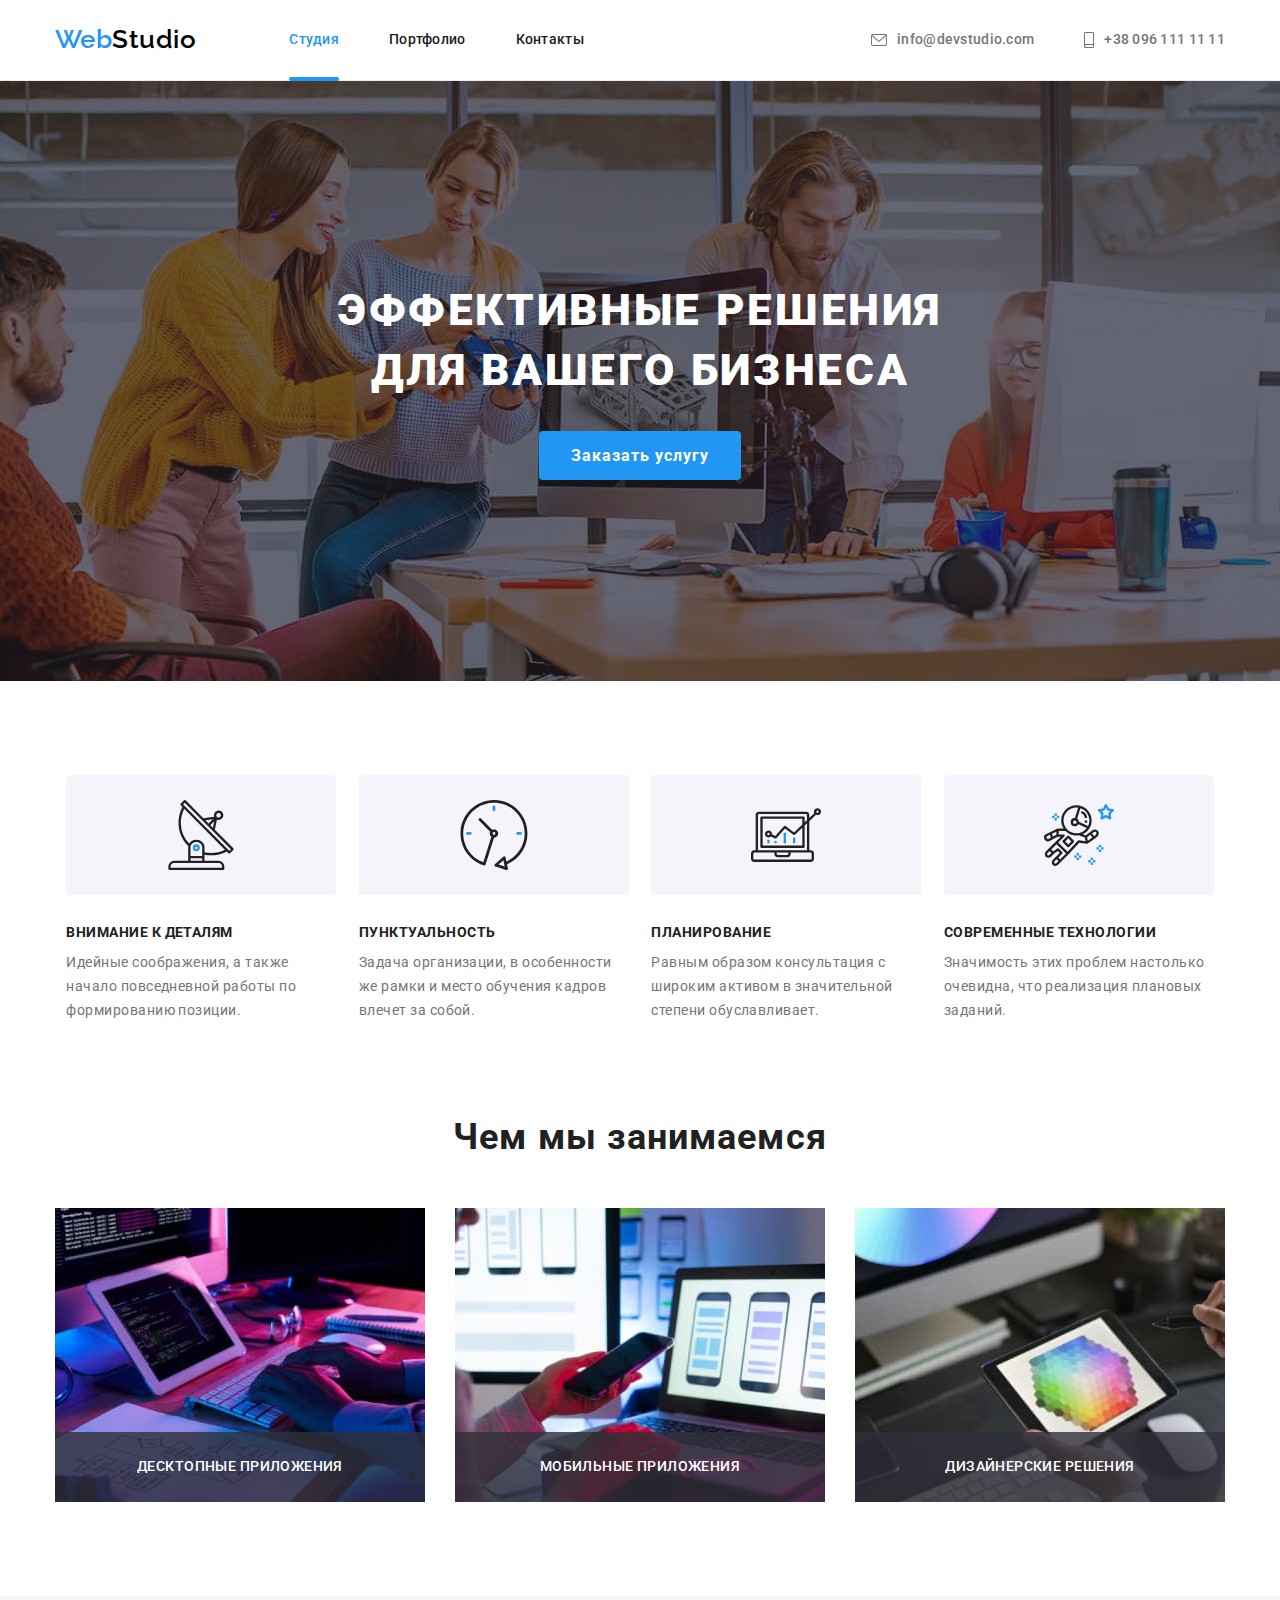
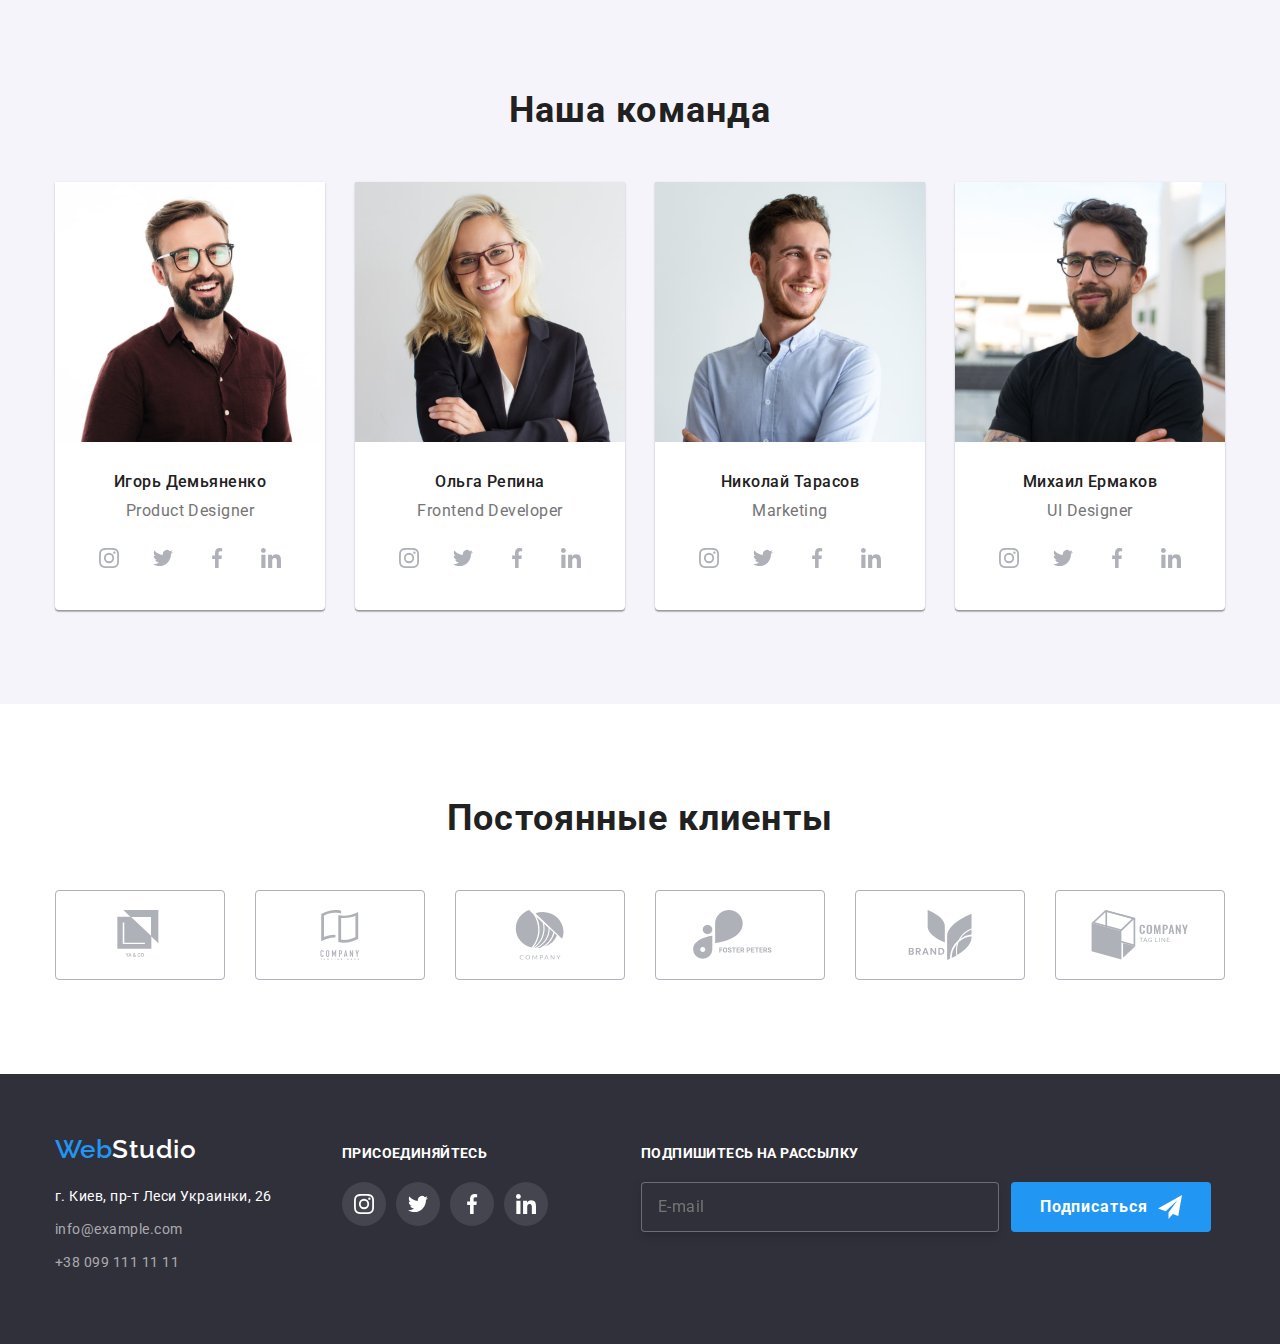
==== index.html @ 4ad33458 "added files" ====
<!DOCTYPE html>
<html lang="ru">
<head>
    <meta charset="UTF-8">
    <meta name="viewport" content="width=device-width, initial-scale=1.0">
    <title>Главная</title>
    <link rel="preconnect" href="https://fonts.gstatic.com">
    <link href="https://fonts.googleapis.com/css2?family=Raleway:wght@700&family=Roboto:wght@400;500;700;900&display=swap" 
    rel="stylesheet">
    <link rel="stylesheet" href="https://cdnjs.cloudflare.com/ajax/libs/modern-normalize/1.0.0/modern-normalize.min.css">
    <link rel="stylesheet" href="./css/main.min.css">
   
    
</head>


<body class="page"> 
    <!-- шапка сайта --> 
    <header class="page-header"> 
        <div class="container ">
       <nav class="main-nav">
        <a href="./index.html" class="logo">Web<span class="logo-nav">Studio</span></a>

          <ul class="site-nav__list list">
             <li class="site-nav__item">
                 <a class="site-nav__link current" href="./index.html" > Студия </a></li>
             <li class="site-nav__item">
                 <a class="site-nav__link" href="./portfolio.html" >Портфолио</a></li>
              <li class="site-nav__item">
                  <a href="" class="site-nav__link">Контакты</a></li>
         </ul>
        <address class="site-nav__address">
             <a class="address__link" href="mailto:info@example.com"> 
                <svg class="address__icon" width='16px' height='12px'>
                <use href="icons/symbol-defs.svg#icon-envelope"></use>
            </svg>
            info@devstudio.com </a>

            <a class="address__link" href="tel:+380991111111">
                <svg class="address__icon" width='10px' height='16px'>
                    <use href="icons/symbol-defs.svg#icon-tel"></use>
                </svg>
                +38 096 111 11 11</a>  

        </address>
    </nav>  
</div> 
   </header>
    <main>
     <!--предложение -->
   
        <section class="hero ">
            <h1 class="hero__title">Эффективные решения <br> для вашего бизнеса</h1>
             <button  data-modal-open type="button" class="button hero__btn"> Заказать услугу</button>
        </section>
     

    <!-- нашы обьязаности -->
    <section class="section">
        <div class="container feature">
            <h2 class="visually-hidden">Нашы обьязаности</h2>
            <ul class="feature__list">
                <li class="feature__list-item "><div class="feature__icon-container">
                    <svg class="feature-icon" width='70px' height='70px'>
                        <use href="icons/symbol-defs.svg#icon-antenna"></use>
                    </svg>
                </div>
                    <h3 class="feature__list-title">Внимание к деталям</h3>
                    <p class="feature__list-text">Идейные соображения, а также начало повседневной работы по формированию позиции.</p>
                </li>
                <li class="feature__list-item"><div class="feature__icon-container">
                    <svg class="feature-icon" width='70px' height='70px'>
                        <use href="icons/symbol-defs.svg#icon-clock"></use>
                    </svg>
                </div>
                    <h3 class="feature__list-title">Пунктуальность</h3>
                    <p class="feature__list-text">Задача организации, в особенности же рамки и место обучения кадров влечет за собой.</p>
                </li>
                <li class="feature__list-item"><div class="feature__icon-container">
                    <svg class="feature-icon" width='70px' height='70px'>
                        <use href="icons/symbol-defs.svg#icon-diagram"></use>
                    </svg>
                </div>
                    <h3 class="feature__list-title">Планирование</h3>
                    <p class="feature__list-text">Равным образом консультация с широким активом в значительной степени обуславливает.</p>
                </li>
                <li class="feature__list-item "><div class="feature__icon-container">
                    <svg class="feature-icon" width='70px' height='70px'>
                        <use href="icons/symbol-defs.svg#icon-astronaut"></use>
                    </svg>
                </div>
                    <h3 class="feature__list-title">Современные технологии</h3>
                    <p class="feature__list-text">Значимость этих проблем настолько очевидна, что реализация плановых заданий.</p>
                </li>
            </ul>
        </div> 
        
        
        <div class="container">
            <h2 class="section__title">Чем мы занимаемся</h2>
            <ul class="service__list">
                <li class="service__list-item">
                    <img class="service__image" src="./img/index/набор_кодов.jpg" alt=" картинка_набор_кодов" width="370" height="294">
                    <div class="service__label">
                        <p class="service__label-title">Десктопные приложения</p>
                    </div> 
                </li>
                <li class="service__list-item">
                    <img class="service__image" src="./img/index/мобильные_приложения.jpg" alt="картинка_мобильные_приложения" width="370" height="294">
                     <div class="service__label">
                         <p class="service__label-title">Мобильные приложения</p>
                     </div> 
                </li>
                <li class="service__list-item">
                    <img class="service__image" src="./img/index/работа_с_графикой.jpg" alt="картинка_работа_с_графикой" width="370" height="294">
                     <div class="service__label">
                         <p class="service__label-title">Дизайнерские решения</p>
                     </div>
                </li>
            </ul>
        </div>
    </section>

    <!-- наша команда -->
    
     <section class="section team">
        <div class="container">
         <h2 class="section__title team">Наша команда</h2>
         <ul class="team__list" >
             <li class="team__list-card">
                  <!-- Игорь Демяненко -->
                 <img class="team__image" src="./img/index/ИгорьДемьяненко.jpg" alt="Игорь_Демьяненко" width="270" height="260">
                 <div class="team__description">
                     <h3 class="description__name">Игорь Демьяненко</h3>
                     <p class="description__position">Product Designer</p>
                     <ul class="description__social-list">
                         <li>
                             <a class="description__social-link" href="">
                             <svg class="description__social-icon" width='20px' height='20px'>
                                 <use href="icons/symbol-defs.svg#icon-instagram"></use>
                             </svg>
                            </a>
                         </li>
                         <li>
                             <a class="description__social-link" href="">
                             <svg class="description__social-icon" width='20px' height='20px'>
                                 <use href="icons/symbol-defs.svg#icon-twitter"></use>
                             </svg>
                            </a>
                         </li>
                         <li>
                             <a class="description__social-link" href="">
                             <svg class="description__social-icon" width='20px' height='20px'>
                                 <use href="icons/symbol-defs.svg#icon-facebook"></use>
                             </svg>
                            </a>
                         </li>
                         <li>
                             <a class="description__social-link" href="">
                             <svg class="description__social-icon" width='20px' height='20px'>
                                 <use href="icons/symbol-defs.svg#icon-linkedin"></use>
                             </svg>
                            </a>
                         </li>
                     </ul>
                </div>
                 
             </li>
             <li class="team__list-card">
                  <!-- Ольга Репина -->
                     <img class="team__image" src="./img/index/ОльгаРепина.jpg" alt="Ольга_Репина" width="270" height="260">
                     <div class="team__description">
                      <h3 class="description__name">Ольга Репина</h3>
                      <p class="description__position">Frontend Developer</p>
                      <ul class="description__social-list">
                        <li>
                            <a class="description__social-link" href="">
                            <svg class="description__social-icon" width='20px' height='20px'>
                                <use href="icons/symbol-defs.svg#icon-instagram"></use>
                            </svg>
                           </a>
                        </li>
                        <li>
                            <a class="description__social-link" href="">
                            <svg class="description__social-icon" width='20px' height='20px'>
                                <use href="icons/symbol-defs.svg#icon-twitter"></use>
                            </svg>
                           </a>
                        </li>
                        <li>
                            <a class="description__social-link" href="">
                            <svg class="description__social-icon" width='20px' height='20px'>
                                <use href="icons/symbol-defs.svg#icon-facebook"></use>
                            </svg>
                           </a>
                        </li>
                        <li>
                            <a class="description__social-link" href="">
                            <svg class="description__social-icon" width='20px' height='20px'>
                                <use href="icons/symbol-defs.svg#icon-linkedin"></use>
                            </svg>
                           </a>
                        </li>
                    </ul>
                    </div>
             </li>
             <li class="team__list-card"> 
                  <!-- Николай Тарасов -->
                 <img class="team__image" src="./img/index/НиколайТарасов.jpg" alt="Николай_Тарасов" width="270" height="260">
                 <div class="team__description">
                     <h3 class="description__name">Николай Тарасов</h3>
                     <p class="description__position">Marketing</p>
                     <ul class="description__social-list">
                        <li>
                            <a class="description__social-link" href="">
                            <svg class="description__social-icon" width='20px' height='20px'>
                                <use href="icons/symbol-defs.svg#icon-instagram"></use>
                            </svg>
                           </a>
                        </li>
                        <li>
                            <a class="description__social-link" href="">
                            <svg class="description__social-icon" width='20px' height='20px'>
                                <use href="icons/symbol-defs.svg#icon-twitter"></use>
                            </svg>
                           </a>
                        </li>
                        <li>
                            <a class="description__social-link" href="">
                            <svg class="description__social-icon" width='20px' height='20px'>
                                <use href="icons/symbol-defs.svg#icon-facebook"></use>
                            </svg>
                           </a>
                        </li>
                        <li>
                            <a class="description__social-link" href="">
                            <svg class="description__social-icon" width='20px' height='20px'>
                                <use href="icons/symbol-defs.svg#icon-linkedin"></use>
                            </svg>
                           </a>
                        </li>
                    </ul>
                </div>
                 
             </li>
              <li class="team__list-card">
                 <!-- Михаил Ермаков -->
                 <img class="team__image" src="./img/index/МихаилЕрмаков.jpg" alt="Михаил_Ермаков" width="270" height="260" >
                 <div class="team__description">
                     <h3 class="description__name">Михаил Ермаков</h3>
                     <p class="description__position">UI Designer</p>
                     <ul class="description__social-list">
                        <li>
                            <a class="description__social-link" href="">
                            <svg class="description__social-icon" width='20px' height='20px'>
                                <use href="icons/symbol-defs.svg#icon-instagram"></use>
                            </svg>
                           </a>
                        </li>
                        <li>
                            <a class="description__social-link" href="">
                            <svg class="description__social-icon" width='20px' height='20px'>
                                <use href="icons/symbol-defs.svg#icon-twitter"></use>
                            </svg>
                           </a>
                        </li>
                        <li>
                            <a class="description__social-link" href="">
                            <svg class="description__social-icon" width='20px' height='20px'>
                                <use href="icons/symbol-defs.svg#icon-facebook"></use>
                            </svg>
                           </a>
                        </li>
                        <li>
                            <a class="description__social-link" href="">
                            <svg class="description__social-icon" width='20px' height='20px'>
                                <use href="icons/symbol-defs.svg#icon-linkedin"></use>
                            </svg>
                           </a>
                        </li>
                    </ul>
                </div>
             </li>
         </ul>
        </div>
     </section>
     <section class="section clients">
        <div class="container">
            <h2 class="section__title ">Постоянные клиенты</h2>
            <ul class="clients__list">
                <li class="client__list-item">
                    <a class="client__link" href="">
                    <svg class="client__icon">
                        <use href="icons/symbol-defs.svg#icon-logo1"></use>
                    </svg>
                </a></li>
                <li class="client__list-item">
                    <a class="client__link" href="">
                    <svg class="client__icon">
                        <use href="icons/symbol-defs.svg#icon-logo2"></use>
                    </svg>
                </a></li>
                <li class="client__list-item">
                    <a class="client__link" href="">
                    <svg class="client__icon">
                        <use href="icons/symbol-defs.svg#icon-logo3"></use>
                    </svg>
                </a></li>
                <li class="client__list-item">
                    <a class="client__link" href="">
                    <svg class="client__icon">
                        <use href="icons/symbol-defs.svg#icon-logo4"></use>
                    </svg>
                </a></li>
                <li class="client__list-item">
                    <a class="client__link" href="">
                    <svg class="client__icon">
                        <use href="icons/symbol-defs.svg#icon-logo5"></use>
                    </svg>
                </a></li>
                <li class="client__list-item">
                    <a class="client__link" href="">
                    <svg class="client__icon">
                        <use href="icons/symbol-defs.svg#icon-logo6"></use>
                    </svg>
                </a></li>
            </ul>
        </div>
    </section>
    
    </main>

    <footer class="page-footer">
       <div class="container">
         <div class="page-footer__address-container">
            <!--Контакты  -->
            <a href="./index.html" class="logo page-footer__logo">Web<span class="logo-footer">Studio</span> </a>
            <address class="page-footer__address">
                <p class="page-footer__address-item"> г. Киев, пр-т Леси Украинки, 26 </p> 
                <a class="page-footer__address-link" href="mailto:info@example.com" >info@example.com</a> 
                <a class="page-footer__address-link" href="tel:+380991111111" >+38 099 111 11 11</a>
           </address> 
        </div>
         <div class="page-footer__social-container">
            <p class="page-footer__title">присоединяйтесь</p>
         <ul class="page-footer__social-list">
             <li class="page-footer__social-item">
                 <a href="" class="page-footer__social-link">
                     <svg class="page-footer__social-icon" width='20px' height='20px'>
                         <use href="icons/symbol-defs.svg#icon-instagram"></use>
                     </svg>
                 </a>
             </li>
             <li class="page-footer__social-item">
                 <a href="" class="page-footer__social-link">
                     <svg class="page-footer__social-icon" width='20px' height='20px'>
                         <use href="icons/symbol-defs.svg#icon-twitter"></use>
                     </svg>
                 </a>
             </li>
             <li class="page-footer__social-item">
                 <a href="" class="page-footer__social-link">
                     <svg class="page-footer__social-icon" width='20px' height='20px'>
                         <use href="icons/symbol-defs.svg#icon-facebook"></use>
                     </svg>
                 </a>
             </li>
             <li class="page-footer__social-item">
                 <a href="" class="page-footer__social-link">
                     <svg class="page-footer__social-icon" width='20px' height='20px'>
                         <use href="icons/symbol-defs.svg#icon-linkedin"></use>
                     </svg>
                 </a>
             </li>
           </ul>
          </div>
          <div class="page-footer__subscribe-container">
              <p class="page-footer__title">Подпишитесь на рассылку</p>
              <form class="page-footer__subscribe-form">
                
                  <label class="page-footer__subscribe-label" for="subscribe"> </label>
                  <input class="page-footer__subscribe-input" type="text" name="subscribe" placeholder="E-mail">
                  <button class=" button page-footer__btn" type="submit">Подписаться
                      <svg class="page-footer__icon" width='24px' height='24px' >
                          <use href="icons/symbol-defs.svg#icon-send"></use>
                      </svg>
                  </button>
                  
              </form>
          </div>

        </div>
    </footer>


<div class="backdrop is-hidden" data-modal>
    <div class="modal">
        
        <button data-modal-close class="close-btn" type="button">
            <svg class="close-btn__icon" width="18" height="18">
                <use href="icons/symbol-defs.svg#icon-close"></use>
            </svg>
        </button>
        <form class="modal__form">
            <h3 class="modal__title">Оставьте свои данные, мы вам перезвоним</h3>
            <div class="modal__form-field">
                <label class="modal__form-label" for="user-name">Имя</label>
            <input class="modal__form-input" type="text" name="user-name" id="user-name">
            <svg class="modal__input-icon" width="18" height="18">
                <use href="icons/symbol-defs.svg#icon-person"></use>
            </svg>
            </div>
          <div class="modal__form-field">
            <label class="modal__form-label" for="tel">Телефон</label>
            <input class="modal__form-input" type="tel" name="tel" id="tel">
            <svg class="modal__input-icon" width="18" height="18">
                <use href="icons/symbol-defs.svg#icon-phone"></use>
            </svg>
          </div>
          <div class="modal__form-field">
              <label class="modal__form-label" for="email">Почта</label>
              <input class="modal__form-input" type="email" name="email" id="email">
              <svg class="modal__input-icon" width="18" height="18">
                  <use href="icons/symbol-defs.svg#icon-email"></use>
              </svg>
          </div>
          <div class="modal__form-field">
            <label class="modal__form-label" for="comment" >Комментарий</label>
            <textarea class="modal__form-input comment" name="comment" id="comment" placeholder="Введите текст" rows="10"></textarea>
          </div>
           <div  role="group" class="modal__form-checkbox">
                
                <label class="modal__checkbox-label" for="terms">
                    <input class="visually-hidden modal__check-input" type="checkbox" name="terms" id="terms">
                    <svg class="modal__check-icon" width="15" height="15">
                      <use href="icons/symbol-defs.svg#icon-check"></use>
                    </svg>Соглашаюсь с рассылкой и принимаю <a class="modal__check-link" href="">Условия договора</a></label>
            </div>
          
            <button class="button modal__submit-btn" type="submit">Отправить</button>
        </form>
    </div>
</div>

<script src="./js/modal.js"></script>
</body>
</html>
---- css/main.min.css ----
:root{--custom-text-color: #212121;--text-color: #757575;--accent-color: #2196f3;--primary-white-color: #ffffff;--secondary-background-color: #f5f4fa}.visually-hidden{position:absolute;width:1px;height:1px;margin:-1px;border:0;padding:0;white-space:nowrap;clip-path:inset(100%);clip:rect(0 0 0 0);overflow:hidden}a{text-decoration:none}.page{background-color:var(--primary-white-color);color:var(--custom-text-color);font-family:Roboto, sans-serif;letter-spacing:0.03em}.page-header{border-bottom:1px solid #ececec}.list{padding:0;margin:0;list-style:none}.button{display:block;margin:0 auto;padding:10px 32px;min-width:200px;cursor:pointer;border-radius:4px;border:none;outline-style:none;font-family:inherit;font-weight:700;font-size:16px;line-height:1.86;letter-spacing:0.06em;text-align:center;color:var(--primary-white-color);background-color:var(--accent-color);transition:250ms cubic-bezier(0.4, 0, 0.2, 1)}.button:hover,.button:focus{box-shadow:0px 4px 4px rgba(0,0,0,0.15)}.section__title{margin-top:0;margin-bottom:50px;color:var(--custom-text-color);font-weight:700;font-size:36px;line-height:1.16;text-align:center;letter-spacing:0.03em}.container{width:1200px;padding-left:15px;padding-right:15px;margin:0 auto}.logo{display:inline-block;color:var(--accent-color);font-family:Raleway;font-weight:600;font-size:26px;line-height:1.19;padding-bottom:25px;padding-top:24px}.logo-nav{color:#000000}.logo-footer{color:var(--primary-white-color)}.main-nav{display:flex;align-items:center}.site-nav__list{display:flex;margin-left:93px}.site-nav__item+.site-nav__item{margin-left:50px}.site-nav__link{display:block;position:relative;padding-top:32px;padding-bottom:32px;color:var(--custom-text-color);font-weight:500;font-size:14px;line-height:1.14;letter-spacing:0.02em;transition:250ms cubic-bezier(0.4, 0, 0.2, 1)}.site-nav__link:hover,.site-nav__link:focus{color:var(--accent-color)}.site-nav__link:hover::after,.site-nav__link:focus::after{opacity:1}.site-nav__link.current{color:var(--accent-color)}.site-nav__link::after{content:"";position:absolute;left:0;bottom:-1px;width:100%;height:4px;border-radius:2px;background-color:var(--accent-color);opacity:0;transition:opacity 250ms cubic-bezier(0.4, 0, 0.2, 1)}.site-nav__link.current::after{opacity:1}.site-nav__address{display:flex;margin-left:auto;color:var(--text-color)}.address__link{display:inline-flex;align-items:center;padding-top:21px;padding-bottom:21px;margin-left:50px;color:var(--text-color);font-weight:500;font-size:14px;line-height:1.14;letter-spacing:0.02em;font-style:normal;transition:250ms cubic-bezier(0.4, 0, 0.2, 1)}.address__link:hover,.address__link:focus{color:var(--accent-color);fill:var(--accent-color)}.address__icon{margin-right:10px;align-items:center;fill:currentColor}.page-footer{background-color:#2f303a;padding-top:60px;padding-bottom:60px}.page-footer__logo{margin:0;padding:0}.page-footer>.container{display:flex;align-items:baseline}.page-footer__address-container{margin-right:70px}.page-footer__address{color:var(--primary-white-color);font-style:normal;font-weight:400;font-size:14px;line-height:1.71}.page-footer__address-item{display:block;margin-top:20px;margin-bottom:9px}.page-footer__address-link{display:block;margin-bottom:9px;color:rgba(255,255,255,0.6);transition:250ms cubic-bezier(0.4, 0, 0.2, 1)}.page-footer__address-link:hover,.page-footer__address-link:focus{color:var(--accent-color)}.page-footer__title{margin-bottom:20px;margin-top:0;font-style:normal;font-weight:700;font-size:14px;line-height:1.14;letter-spacing:0.03em;text-transform:uppercase;color:#ffffff}.page-footer__social-list{display:flex;padding:0;margin:0;list-style:none}.page-footer__social-item:not(:last-child){margin-right:10px}.page-footer__social-link{display:inline-flex;align-items:center;justify-content:center;width:44px;height:44px;border-radius:50%;background-color:rgba(255,255,255,0.1);fill:var(--primary-white-color);transition:250ms cubic-bezier(0.4, 0, 0.2, 1)}.page-footer__social-link:hover,.page-footer__social-link:focus{background-color:var(--accent-color)}.page-footer__subscribe-container{margin-left:93px}.page-footer__subscribe-form{display:flex;position:relative}.page-footer__subscribe-label{position:absolute;top:16px;left:16px;color:rgba(255,255,255,0.6);font-weight:400;font-size:16px;line-height:1.25;letter-spacing:0.03em}.page-footer__subscribe-input{width:358px;height:50px;padding:15px 16px;margin-right:12px;border:1px solid rgba(255,255,255,0.3);box-sizing:border-box;filter:drop-shadow(0px 4px 4px rgba(0,0,0,0.15));border-radius:4px;background-color:#2f303a;font-weight:400;font-size:16px;line-height:1.25;letter-spacing:0.03em;color:rgba(255,255,255,0.6);transition:250ms cubic-bezier(0.4, 0, 0.2, 1)}.page-footer__btn.button{display:flex;align-items:center;justify-content:center;padding:25px 10px;min-width:200px;height:50px;font-weight:700;font-size:16px;line-height:1.86;letter-spacing:0.06em;text-align:center;color:var(--primary-white-color);background-color:var(--accent-color);transition:250ms cubic-bezier(0.4, 0, 0.2, 1)}.page-footer__icon{margin-left:10px;fill:var(--primary-white-color)}.hero{padding-top:200px;text-align:center;display:block;margin:0 auto;min-height:600px;max-width:1600px;background-image:linear-gradient(to right, rgba(47,48,58,0.4), rgba(47,48,58,0.4)),url("../img/index/bacground_picture.jpg");background-position:center;background-repeat:no-repeat}.hero__title{margin-top:0;margin-bottom:30px;color:var(--primary-white-color);font-weight:900;font-size:44px;line-height:1.36;letter-spacing:0.06em;text-transform:uppercase}.section{padding-top:94px;padding-bottom:94px}.feature{margin-top:0;padding-bottom:94px}.feature__list{display:flex;flex-wrap:nowrap;list-style:none;color:var(--text-color);margin-top:0;margin-bottom:0;padding:0}.feature__list-item{width:270px;margin:auto}.feature__list-text{font-weight:400;font-size:14px;line-height:1.71;margin-top:0;margin-bottom:0}.feature__list-title{margin-top:0;margin-bottom:10px;color:var(--custom-text-color);font-family:Roboto;font-weight:700;font-size:14px;line-height:1.14;text-transform:uppercase}.feature__icon-container{display:flex;align-items:center;justify-content:center;width:270px;height:120px;margin-bottom:30px;border-radius:4px;background-color:var(--secondary-background-color)}.service__list{display:flex;flex-wrap:nowrap;padding:0;margin:0}.service__list-item{position:relative;width:calc((100% - 60px) / 3);margin-right:30px;list-style:none}.service__list-item:nth-child(3n){margin-right:0}.service__label{position:absolute;bottom:0;width:100%;height:70px;background-color:rgba(47,48,58,0.8)}.service__label-title{text-align:center;text-transform:uppercase;margin-top:27px;margin-bottom:27px;font-weight:500;font-size:14px;line-height:1.14;letter-spacing:0.03em;color:var(--primary-white-color)}.service__image{display:block}.team{background-color:#f5f4fa}.team__list{display:flex;flex-wrap:nowrap;padding:0;margin-top:0;margin-bottom:0;list-style:none;color:var(--text-color)}.team__image{display:block}.team__list-card{width:calc((100% - 90px) / 4);margin-right:30px;box-shadow:0px 1px 3px rgba(0,0,0,0.12),0px 1px 1px rgba(0,0,0,0.14),0px 2px 1px rgba(0,0,0,0.2);background:#ffffff;border-radius:0px 0px 4px 4px}.team__list-card:nth-child(4n){margin-right:0}.team__description{padding:30px 32px}.description__name{text-align:center;margin:0;color:var(--custom-text-color);font-weight:500;font-size:16px;line-height:1.19}.description__position{text-align:center;margin:0;margin-top:10px;margin-bottom:16px;font-weight:400;font-size:16px;line-height:1.19}.description__social-list{display:flex;justify-content:space-between;margin:0;padding:0;list-style:none}.description__social-link{display:inline-flex;align-items:center;justify-content:center;width:44px;height:44px;border-radius:50%;fill:#afb1b8;transition:250ms cubic-bezier(0.4, 0, 0.2, 1)}.description__social-link:hover,.description__social-link:focus{background-color:var(--accent-color);fill:var(--primary-white-color)}.clients__list{display:flex;justify-content:space-between;margin:0;padding:0;list-style:none}.client__link{display:flex;justify-content:center;align-items:center;width:170px;height:90px;border:1px solid #afb1b8;border-radius:4px;fill:#afb1b8;transition:250ms cubic-bezier(0.4, 0, 0.2, 1)}.client__link:hover,.client__link:focus{border:1px solid var(--accent-color);fill:var(--accent-color)}.client__icon{height:50px}.backdrop{position:fixed;top:0;left:0;width:100%;height:100%;background:rgba(0,0,0,0.2);opacity:1;transition:250ms cubic-bezier(0.4, 0, 0.2, 1)}.backdrop.is-hidden{opacity:0;pointer-events:none;visibility:hidden}.backdrop.is-hidden .modal{transform:scale(5) rotate(180deg);opacity:0}.close-btn{display:flex;position:absolute;right:0;justify-content:center;align-items:center;width:30px;height:30px;margin:8px;background:#ffffff;border:1px solid rgba(0,0,0,0.1);border-radius:50%;cursor:pointer;outline:none;transition:250ms cubic-bezier(0.4, 0, 0.2, 1)}.close-btn:focus,.close-btn:hover{fill:var(--accent-color)}.modal{position:absolute;top:50%;left:50%;min-width:528px;min-height:581px;background-color:#fff;box-shadow:0px 1px 3px rgba(0,0,0,0.12),0px 1px 1px rgba(0,0,0,0.14),0px 2px 1px rgba(0,0,0,0.2);border-radius:4px;transform:scale(1) translate(-50%, -50%);transition:250ms cubic-bezier(0.4, 0, 0.2, 1)}.modal__form{width:528px;margin-left:auto;margin-right:auto;padding:40px}.modal__title{margin-top:0;margin-bottom:12px;font-weight:700;font-size:20px;line-height:1.15;text-align:center;letter-spacing:0.03em}.modal__form-field{display:flex;position:relative;flex-direction:column;margin-top:10px}.modal__form-field ::placeholder{color:rgba(117,117,117,0.5)}.modal__form-label{font-weight:400;font-size:12px;line-height:1.17;letter-spacing:0.01em;color:var(--text-color)}.modal__form-input{margin:0;padding:12px;padding-left:42px;outline:none;border:1px solid rgba(33,33,33,0.2);border-radius:4px;font-weight:400;font-size:14px;line-height:1.14;letter-spacing:0.01em;color:var(--text-color);transition:border 250ms cubic-bezier(0.4, 0, 0.2, 1)}.modal__form-input:focus{border:1px solid var(--accent-color)}.modal__form-input.comment{resize:none;padding:12px 16px;min-height:120px;font-weight:400;font-size:12px;line-height:1.17;letter-spacing:0.01em}.modal__form-input:focus ~ .modal__input-icon{fill:var(--accent-color)}.modal__input-icon{position:absolute;top:50%;left:15px;transition:250ms cubic-bezier(0.4, 0, 0.2, 1)}.modal__form-field .form-label{margin-bottom:4px}.modal__form-checkbox{display:flex;align-items:center;margin-top:20px;margin-bottom:30px}.modal__checkbox-label{display:flex;align-items:center;margin-left:8px;font-weight:400;font-size:14px;line-height:1.71;letter-spacing:0.03em;color:var(--text-color)}.modal__check-icon{margin-right:8px;color:var(--primary-white-color);border:2px solid var(--custom-text-color);border-radius:2px;fill:currentColor;transition:250ms cubic-bezier(0.4, 0, 0.2, 1)}.modal__check-link{color:var(--accent-color);margin-left:4px;text-decoration:underline;text-decoration-skip-ink:none}.visually-hidden.modal__check-input:checked+.modal__check-icon{background-color:var(--accent-color);background-origin:border-box;border:none;fill:var(--primary-white-color)}
/*# sourceMappingURL=main.min.css.map */
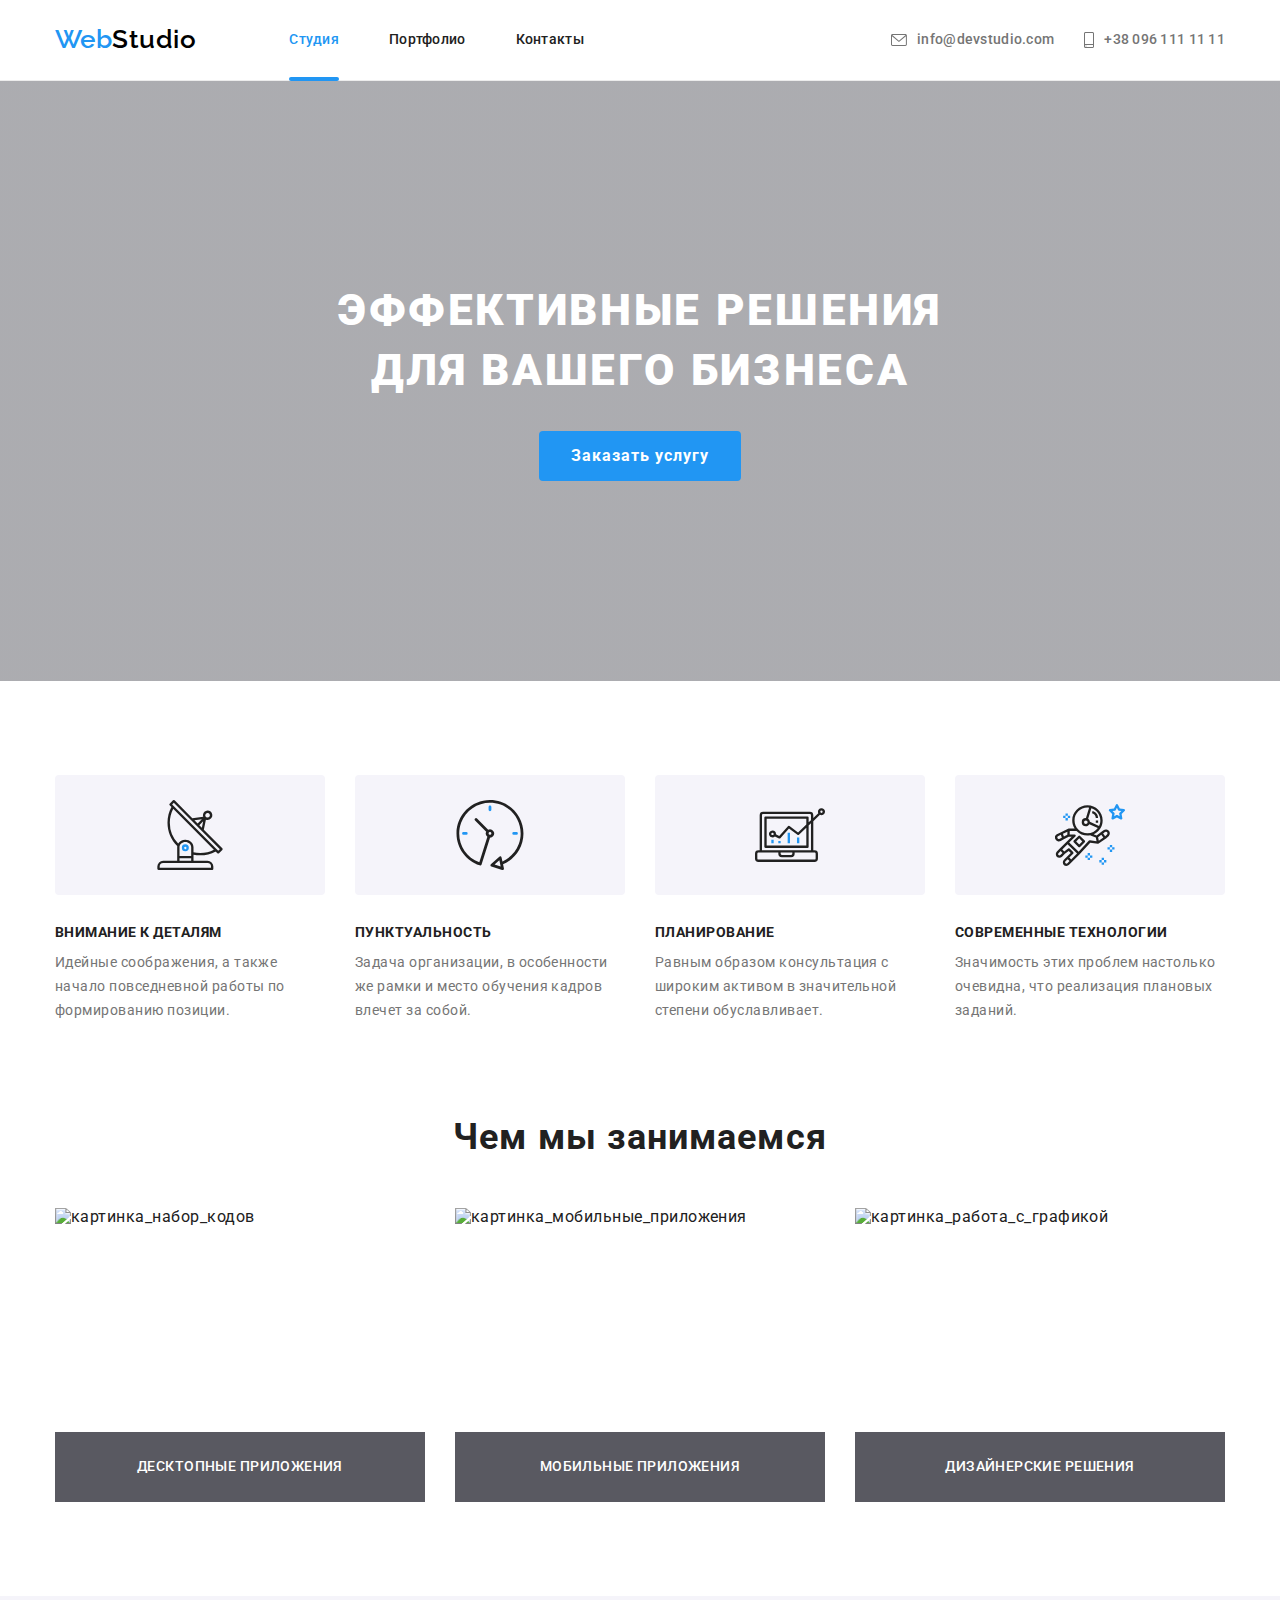
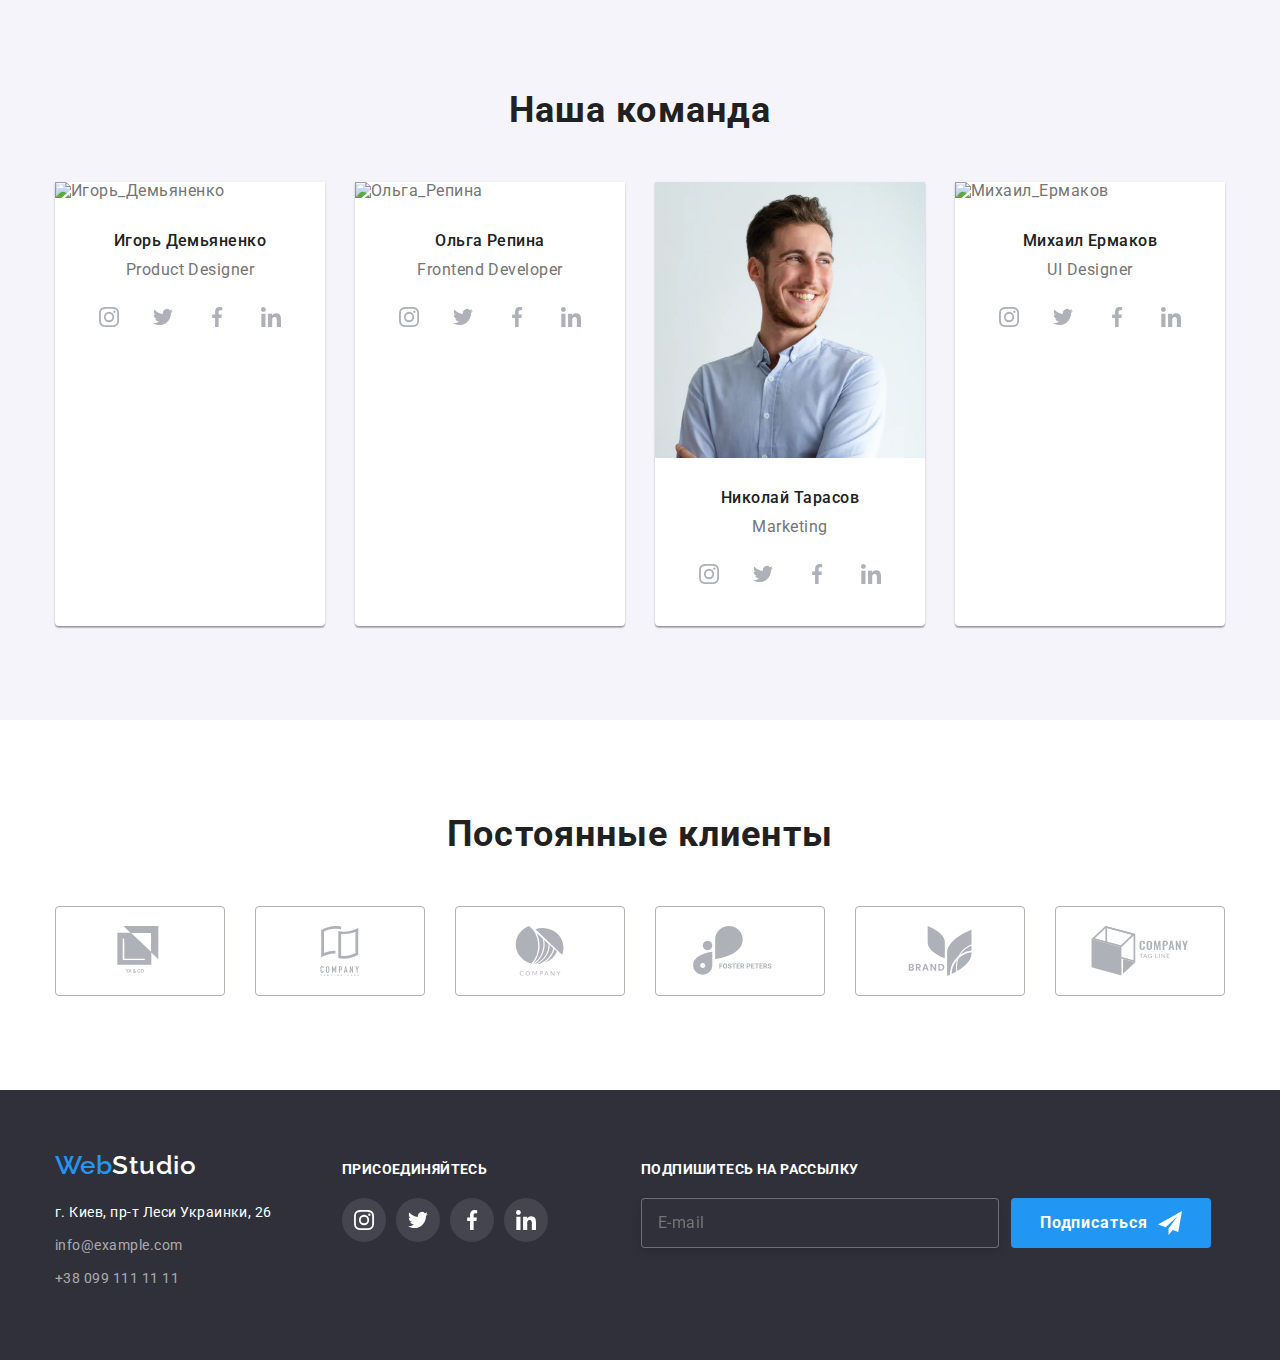
==== commit 65469378: "fixed footer and icons" ====
--- a/index.html
+++ b/index.html
@@ -20,7 +20,20 @@
         <div class="container ">
        <nav class="main-nav">
         <a href="./index.html" class="logo">Web<span class="logo-nav">Studio</span></a>
-
+         <button class="menu--btn" 
+         type="button" 
+         data-menu-button
+         aria-controls="menu-container"
+         aria-expanded="false">
+             <svg  width='40px' height='40px' aria-label="menu switch">
+                 <use class="icon-menu" href="./img/icons/symbol-defs.svg#icon-menu_40px"></use>
+                 <use class="icon-cross" href="./img/icons/symbol-defs.svg#icon-close_40px"></use>
+             </svg>
+         </button>
+         <div 
+         class="main-nav__menu" 
+         data-menu
+         id="menu-container">
           <ul class="site-nav__list list">
              <li class="site-nav__item">
                  <a class="site-nav__link current" href="./index.html" > Студия </a></li>
@@ -32,17 +45,17 @@
         <address class="site-nav__address">
              <a class="address__link" href="mailto:info@example.com"> 
                 <svg class="address__icon" width='16px' height='12px'>
-                <use href="icons/symbol-defs.svg#icon-envelope"></use>
+                <use href="./img/icons/symbol-defs.svg#icon-envelope"></use>
             </svg>
             info@devstudio.com </a>
 
             <a class="address__link" href="tel:+380991111111">
                 <svg class="address__icon" width='10px' height='16px'>
-                    <use href="icons/symbol-defs.svg#icon-tel"></use>
+                    <use href="./img/icons/symbol-defs.svg#icon-tel"></use>
                 </svg>
                 +38 096 111 11 11</a>  
 
-        </address>
+        </address></div>
     </nav>  
 </div> 
    </header>
@@ -51,7 +64,7 @@
    
         <section class="hero ">
             <h1 class="hero__title">Эффективные решения <br> для вашего бизнеса</h1>
-             <button  data-modal-open type="button" class="button hero__btn"> Заказать услугу</button>
+             <button  data-modal-open type="button" class="button "> Заказать услугу</button>
         </section>
      
 
@@ -61,32 +74,32 @@
             <h2 class="visually-hidden">Нашы обьязаности</h2>
             <ul class="feature__list">
                 <li class="feature__list-item "><div class="feature__icon-container">
-                    <svg class="feature-icon" width='70px' height='70px'>
-                        <use href="icons/symbol-defs.svg#icon-antenna"></use>
+                    <svg  width='70px' height='70px'>
+                        <use href="./img/icons/symbol-defs.svg#icon-antenna"></use>
                     </svg>
                 </div>
                     <h3 class="feature__list-title">Внимание к деталям</h3>
                     <p class="feature__list-text">Идейные соображения, а также начало повседневной работы по формированию позиции.</p>
                 </li>
                 <li class="feature__list-item"><div class="feature__icon-container">
-                    <svg class="feature-icon" width='70px' height='70px'>
-                        <use href="icons/symbol-defs.svg#icon-clock"></use>
+                    <svg  width='70px' height='70px'>
+                        <use href="./img/icons/symbol-defs.svg#icon-clock"></use>
                     </svg>
                 </div>
                     <h3 class="feature__list-title">Пунктуальность</h3>
                     <p class="feature__list-text">Задача организации, в особенности же рамки и место обучения кадров влечет за собой.</p>
                 </li>
                 <li class="feature__list-item"><div class="feature__icon-container">
-                    <svg class="feature-icon" width='70px' height='70px'>
-                        <use href="icons/symbol-defs.svg#icon-diagram"></use>
+                    <svg  width='70px' height='70px'>
+                        <use href="./img/icons/symbol-defs.svg#icon-diagram"></use>
                     </svg>
                 </div>
                     <h3 class="feature__list-title">Планирование</h3>
                     <p class="feature__list-text">Равным образом консультация с широким активом в значительной степени обуславливает.</p>
                 </li>
                 <li class="feature__list-item "><div class="feature__icon-container">
-                    <svg class="feature-icon" width='70px' height='70px'>
-                        <use href="icons/symbol-defs.svg#icon-astronaut"></use>
+                    <svg  width='70px' height='70px'>
+                        <use href="./img/icons/symbol-defs.svg#icon-astronaut"></use>
                     </svg>
                 </div>
                     <h3 class="feature__list-title">Современные технологии</h3>
@@ -96,23 +109,44 @@
         </div> 
         
         
-        <div class="container">
+        <div class="container service ">
             <h2 class="section__title">Чем мы занимаемся</h2>
             <ul class="service__list">
                 <li class="service__list-item">
-                    <img class="service__image" src="./img/index/набор_кодов.jpg" alt=" картинка_набор_кодов" width="370" height="294">
+                    <picture>
+                        <source srcset="./img/index/coding_x2.webp" type="image/webp">
+                        <img class="service__image" 
+                        src="./img/index/coding.jpg" 
+                        alt=" картинка_набор_кодов"
+                        width="370" height="294"
+                            srcset="./img/index/coding_x2.jpg 2x">
+                    </picture>
                     <div class="service__label">
                         <p class="service__label-title">Десктопные приложения</p>
                     </div> 
                 </li>
                 <li class="service__list-item">
-                    <img class="service__image" src="./img/index/мобильные_приложения.jpg" alt="картинка_мобильные_приложения" width="370" height="294">
+                    <picture>
+                        <source srcset="./img/index/mobile_app_x2.webp" type="image/webp">
+                        <img class="service__image" 
+                        src="./img/index/mobile_app.jpg" 
+                        alt="картинка_мобильные_приложения"
+                        width="370" height="294"
+                            srcset="./img/index/mobile_app_x2.jpg 2x">
+                    </picture>
                      <div class="service__label">
                          <p class="service__label-title">Мобильные приложения</p>
                      </div> 
                 </li>
                 <li class="service__list-item">
-                    <img class="service__image" src="./img/index/работа_с_графикой.jpg" alt="картинка_работа_с_графикой" width="370" height="294">
+                    <picture>
+                        <source srcset="./img/index/graphics_x2.webp" type="image/webp">
+                        <img class="service__image" 
+                        src="./img/index/graphics.jpg" 
+                        alt="картинка_работа_с_графикой"
+                        width="370" height="294"
+                            srcset="./img/index/graphics_x2.jpg 2x">
+                    </picture>
                      <div class="service__label">
                          <p class="service__label-title">Дизайнерские решения</p>
                      </div>
@@ -129,36 +163,41 @@
          <ul class="team__list" >
              <li class="team__list-card">
                   <!-- Игорь Демяненко -->
-                 <img class="team__image" src="./img/index/ИгорьДемьяненко.jpg" alt="Игорь_Демьяненко" width="270" height="260">
+                 <picture>
+                     <source srcset="./img/index/ihor_x2.webp">
+                    <img  src="./img/index/ihor.jpg" 
+                    alt="Игорь_Демьяненко" 
+                    srcset="./img/index/ihor_x2.jpg 2x">
+                 </picture>
                  <div class="team__description">
                      <h3 class="description__name">Игорь Демьяненко</h3>
                      <p class="description__position">Product Designer</p>
                      <ul class="description__social-list">
                          <li>
                              <a class="description__social-link" href="">
-                             <svg class="description__social-icon" width='20px' height='20px'>
-                                 <use href="icons/symbol-defs.svg#icon-instagram"></use>
+                             <svg  width='20px' height='20px'>
+                                 <use href="./img/icons/symbol-defs.svg#icon-instagram"></use>
                              </svg>
                             </a>
                          </li>
                          <li>
                              <a class="description__social-link" href="">
-                             <svg class="description__social-icon" width='20px' height='20px'>
-                                 <use href="icons/symbol-defs.svg#icon-twitter"></use>
+                             <svg  width='20px' height='20px'>
+                                 <use href="./img/icons/symbol-defs.svg#icon-twitter"></use>
                              </svg>
                             </a>
                          </li>
                          <li>
                              <a class="description__social-link" href="">
-                             <svg class="description__social-icon" width='20px' height='20px'>
-                                 <use href="icons/symbol-defs.svg#icon-facebook"></use>
+                             <svg  width='20px' height='20px'>
+                                 <use href="./img/icons/symbol-defs.svg#icon-facebook"></use>
                              </svg>
                             </a>
                          </li>
                          <li>
                              <a class="description__social-link" href="">
-                             <svg class="description__social-icon" width='20px' height='20px'>
-                                 <use href="icons/symbol-defs.svg#icon-linkedin"></use>
+                             <svg  width='20px' height='20px'>
+                                 <use href="./img/icons/symbol-defs.svg#icon-linkedin"></use>
                              </svg>
                             </a>
                          </li>
@@ -168,36 +207,42 @@
              </li>
              <li class="team__list-card">
                   <!-- Ольга Репина -->
-                     <img class="team__image" src="./img/index/ОльгаРепина.jpg" alt="Ольга_Репина" width="270" height="260">
+                     <picture>
+                         <source
+                         srcset="./img/index/olga_x2.webp">
+                        <img  src="./img/index/olga.jpg"
+                         alt="Ольга_Репина" 
+                         srcset="./img/index/olga_x2.jpg 2x">
+                     </picture>
                      <div class="team__description">
                       <h3 class="description__name">Ольга Репина</h3>
                       <p class="description__position">Frontend Developer</p>
                       <ul class="description__social-list">
                         <li>
                             <a class="description__social-link" href="">
-                            <svg class="description__social-icon" width='20px' height='20px'>
-                                <use href="icons/symbol-defs.svg#icon-instagram"></use>
-                            </svg>
-                           </a>
-                        </li>
-                        <li>
-                            <a class="description__social-link" href="">
-                            <svg class="description__social-icon" width='20px' height='20px'>
-                                <use href="icons/symbol-defs.svg#icon-twitter"></use>
-                            </svg>
-                           </a>
-                        </li>
-                        <li>
-                            <a class="description__social-link" href="">
-                            <svg class="description__social-icon" width='20px' height='20px'>
-                                <use href="icons/symbol-defs.svg#icon-facebook"></use>
-                            </svg>
-                           </a>
-                        </li>
-                        <li>
-                            <a class="description__social-link" href="">
-                            <svg class="description__social-icon" width='20px' height='20px'>
-                                <use href="icons/symbol-defs.svg#icon-linkedin"></use>
+                            <svg  width='20px' height='20px'>
+                                <use href="./img/icons/symbol-defs.svg#icon-instagram"></use>
+                            </svg>
+                           </a>
+                        </li>
+                        <li>
+                            <a class="description__social-link" href="">
+                            <svg  width='20px' height='20px'>
+                                <use href="./img/icons/symbol-defs.svg#icon-twitter"></use>
+                            </svg>
+                           </a>
+                        </li>
+                        <li>
+                            <a class="description__social-link" href="">
+                            <svg  width='20px' height='20px'>
+                                <use href="./img/icons/symbol-defs.svg#icon-facebook"></use>
+                            </svg>
+                           </a>
+                        </li>
+                        <li>
+                            <a class="description__social-link" href="">
+                            <svg  width='20px' height='20px'>
+                                <use href="./img/icons/symbol-defs.svg#icon-linkedin"></use>
                             </svg>
                            </a>
                         </li>
@@ -206,36 +251,41 @@
              </li>
              <li class="team__list-card"> 
                   <!-- Николай Тарасов -->
-                 <img class="team__image" src="./img/index/НиколайТарасов.jpg" alt="Николай_Тарасов" width="270" height="260">
+                <picture>
+                    <source srcset="./img/index/nickolai_x2.webp">
+                    <img src="./img/index/nickolai.jpg" 
+                    alt="Николай_Тарасов" 
+                    srcset="./img/index/nickolai_x2.jpg 2x">
+                </picture>
                  <div class="team__description">
                      <h3 class="description__name">Николай Тарасов</h3>
                      <p class="description__position">Marketing</p>
                      <ul class="description__social-list">
                         <li>
                             <a class="description__social-link" href="">
-                            <svg class="description__social-icon" width='20px' height='20px'>
-                                <use href="icons/symbol-defs.svg#icon-instagram"></use>
-                            </svg>
-                           </a>
-                        </li>
-                        <li>
-                            <a class="description__social-link" href="">
-                            <svg class="description__social-icon" width='20px' height='20px'>
-                                <use href="icons/symbol-defs.svg#icon-twitter"></use>
-                            </svg>
-                           </a>
-                        </li>
-                        <li>
-                            <a class="description__social-link" href="">
-                            <svg class="description__social-icon" width='20px' height='20px'>
-                                <use href="icons/symbol-defs.svg#icon-facebook"></use>
-                            </svg>
-                           </a>
-                        </li>
-                        <li>
-                            <a class="description__social-link" href="">
-                            <svg class="description__social-icon" width='20px' height='20px'>
-                                <use href="icons/symbol-defs.svg#icon-linkedin"></use>
+                            <svg  width='20px' height='20px'>
+                                <use href="./img/icons/symbol-defs.svg#icon-instagram"></use>
+                            </svg>
+                           </a>
+                        </li>
+                        <li>
+                            <a class="description__social-link" href="">
+                            <svg  width='20px' height='20px'>
+                                <use href="./img/icons/symbol-defs.svg#icon-twitter"></use>
+                            </svg>
+                           </a>
+                        </li>
+                        <li>
+                            <a class="description__social-link" href="">
+                            <svg  width='20px' height='20px'>
+                                <use href="./img/icons/symbol-defs.svg#icon-facebook"></use>
+                            </svg>
+                           </a>
+                        </li>
+                        <li>
+                            <a class="description__social-link" href="">
+                            <svg  width='20px' height='20px'>
+                                <use href="./img/icons/symbol-defs.svg#icon-linkedin"></use>
                             </svg>
                            </a>
                         </li>
@@ -245,36 +295,41 @@
              </li>
               <li class="team__list-card">
                  <!-- Михаил Ермаков -->
-                 <img class="team__image" src="./img/index/МихаилЕрмаков.jpg" alt="Михаил_Ермаков" width="270" height="260" >
+                 <picture>
+                     <source srcset="./img/index/mihail_x2.webp">
+                    <img src="./img/index/mihail.jpg" 
+                    alt="Михаил_Ермаков" 
+                    srcset="./img/index/mihail_x2.jpg 2x">
+                 </picture>
                  <div class="team__description">
                      <h3 class="description__name">Михаил Ермаков</h3>
                      <p class="description__position">UI Designer</p>
                      <ul class="description__social-list">
                         <li>
                             <a class="description__social-link" href="">
-                            <svg class="description__social-icon" width='20px' height='20px'>
-                                <use href="icons/symbol-defs.svg#icon-instagram"></use>
-                            </svg>
-                           </a>
-                        </li>
-                        <li>
-                            <a class="description__social-link" href="">
-                            <svg class="description__social-icon" width='20px' height='20px'>
-                                <use href="icons/symbol-defs.svg#icon-twitter"></use>
-                            </svg>
-                           </a>
-                        </li>
-                        <li>
-                            <a class="description__social-link" href="">
-                            <svg class="description__social-icon" width='20px' height='20px'>
-                                <use href="icons/symbol-defs.svg#icon-facebook"></use>
-                            </svg>
-                           </a>
-                        </li>
-                        <li>
-                            <a class="description__social-link" href="">
-                            <svg class="description__social-icon" width='20px' height='20px'>
-                                <use href="icons/symbol-defs.svg#icon-linkedin"></use>
+                            <svg  width='20px' height='20px'>
+                                <use href="./img/icons/symbol-defs.svg#icon-instagram"></use>
+                            </svg>
+                           </a>
+                        </li>
+                        <li>
+                            <a class="description__social-link" href="">
+                            <svg  width='20px' height='20px'>
+                                <use href="./img/icons/symbol-defs.svg#icon-twitter"></use>
+                            </svg>
+                           </a>
+                        </li>
+                        <li>
+                            <a class="description__social-link" href="">
+                            <svg  width='20px' height='20px'>
+                                <use href="./img/icons/symbol-defs.svg#icon-facebook"></use>
+                            </svg>
+                           </a>
+                        </li>
+                        <li>
+                            <a class="description__social-link" href="">
+                            <svg  width='20px' height='20px'>
+                                <use href="./img/icons/symbol-defs.svg#icon-linkedin"></use>
                             </svg>
                            </a>
                         </li>
@@ -284,44 +339,44 @@
          </ul>
         </div>
      </section>
-     <section class="section clients">
+     <section class="section ">
         <div class="container">
             <h2 class="section__title ">Постоянные клиенты</h2>
-            <ul class="clients__list">
+            <ul class="client__list">
                 <li class="client__list-item">
                     <a class="client__link" href="">
                     <svg class="client__icon">
-                        <use href="icons/symbol-defs.svg#icon-logo1"></use>
+                        <use href="./img/icons/symbol-defs.svg#icon-logo1"></use>
                     </svg>
                 </a></li>
                 <li class="client__list-item">
                     <a class="client__link" href="">
                     <svg class="client__icon">
-                        <use href="icons/symbol-defs.svg#icon-logo2"></use>
+                        <use href="./img/icons/symbol-defs.svg#icon-logo2"></use>
                     </svg>
                 </a></li>
                 <li class="client__list-item">
                     <a class="client__link" href="">
                     <svg class="client__icon">
-                        <use href="icons/symbol-defs.svg#icon-logo3"></use>
+                        <use href="./img/icons/symbol-defs.svg#icon-logo3"></use>
                     </svg>
                 </a></li>
                 <li class="client__list-item">
                     <a class="client__link" href="">
                     <svg class="client__icon">
-                        <use href="icons/symbol-defs.svg#icon-logo4"></use>
+                        <use href="./img/icons/symbol-defs.svg#icon-logo4"></use>
                     </svg>
                 </a></li>
                 <li class="client__list-item">
                     <a class="client__link" href="">
                     <svg class="client__icon">
-                        <use href="icons/symbol-defs.svg#icon-logo5"></use>
+                        <use href="./img/icons/symbol-defs.svg#icon-logo5"></use>
                     </svg>
                 </a></li>
                 <li class="client__list-item">
                     <a class="client__link" href="">
                     <svg class="client__icon">
-                        <use href="icons/symbol-defs.svg#icon-logo6"></use>
+                        <use href="./img/icons/symbol-defs.svg#icon-logo6"></use>
                     </svg>
                 </a></li>
             </ul>
@@ -346,29 +401,29 @@
          <ul class="page-footer__social-list">
              <li class="page-footer__social-item">
                  <a href="" class="page-footer__social-link">
-                     <svg class="page-footer__social-icon" width='20px' height='20px'>
-                         <use href="icons/symbol-defs.svg#icon-instagram"></use>
+                     <svg width='20px' height='20px'>
+                         <use href="./img/icons/symbol-defs.svg#icon-instagram"></use>
                      </svg>
                  </a>
              </li>
              <li class="page-footer__social-item">
                  <a href="" class="page-footer__social-link">
-                     <svg class="page-footer__social-icon" width='20px' height='20px'>
-                         <use href="icons/symbol-defs.svg#icon-twitter"></use>
+                     <svg  width='20px' height='20px'>
+                         <use href="./img/icons/symbol-defs.svg#icon-twitter"></use>
                      </svg>
                  </a>
              </li>
              <li class="page-footer__social-item">
                  <a href="" class="page-footer__social-link">
-                     <svg class="page-footer__social-icon" width='20px' height='20px'>
-                         <use href="icons/symbol-defs.svg#icon-facebook"></use>
+                     <svg  width='20px' height='20px'>
+                         <use href="./img/icons/symbol-defs.svg#icon-facebook"></use>
                      </svg>
                  </a>
              </li>
              <li class="page-footer__social-item">
                  <a href="" class="page-footer__social-link">
-                     <svg class="page-footer__social-icon" width='20px' height='20px'>
-                         <use href="icons/symbol-defs.svg#icon-linkedin"></use>
+                     <svg  width='20px' height='20px'>
+                         <use href="./img/icons/symbol-defs.svg#icon-linkedin"></use>
                      </svg>
                  </a>
              </li>
@@ -382,7 +437,7 @@
                   <input class="page-footer__subscribe-input" type="text" name="subscribe" placeholder="E-mail">
                   <button class=" button page-footer__btn" type="submit">Подписаться
                       <svg class="page-footer__icon" width='24px' height='24px' >
-                          <use href="icons/symbol-defs.svg#icon-send"></use>
+                          <use href="./img/icons/symbol-defs.svg#icon-send"></use>
                       </svg>
                   </button>
                   
@@ -397,7 +452,7 @@
     <div class="modal">
         
         <button data-modal-close class="close-btn" type="button">
-            <svg class="close-btn__icon" width="18" height="18">
+            <svg  width="18" height="18">
                 <use href="icons/symbol-defs.svg#icon-close"></use>
             </svg>
         </button>
@@ -437,11 +492,11 @@
                     </svg>Соглашаюсь с рассылкой и принимаю <a class="modal__check-link" href="">Условия договора</a></label>
             </div>
           
-            <button class="button modal__submit-btn" type="submit">Отправить</button>
+            <button class="button " type="submit">Отправить</button>
         </form>
     </div>
 </div>
-
+<script src="./js/menu.js"></script>
 <script src="./js/modal.js"></script>
 </body>
 </html>
--- a/css/main.min.css
+++ b/css/main.min.css
@@ -1,2 +1,2 @@
-:root{--custom-text-color: #212121;--text-color: #757575;--accent-color: #2196f3;--primary-white-color: #ffffff;--secondary-background-color: #f5f4fa}.visually-hidden{position:absolute;width:1px;height:1px;margin:-1px;border:0;padding:0;white-space:nowrap;clip-path:inset(100%);clip:rect(0 0 0 0);overflow:hidden}a{text-decoration:none}.page{background-color:var(--primary-white-color);color:var(--custom-text-color);font-family:Roboto, sans-serif;letter-spacing:0.03em}.page-header{border-bottom:1px solid #ececec}.list{padding:0;margin:0;list-style:none}.button{display:block;margin:0 auto;padding:10px 32px;min-width:200px;cursor:pointer;border-radius:4px;border:none;outline-style:none;font-family:inherit;font-weight:700;font-size:16px;line-height:1.86;letter-spacing:0.06em;text-align:center;color:var(--primary-white-color);background-color:var(--accent-color);transition:250ms cubic-bezier(0.4, 0, 0.2, 1)}.button:hover,.button:focus{box-shadow:0px 4px 4px rgba(0,0,0,0.15)}.section__title{margin-top:0;margin-bottom:50px;color:var(--custom-text-color);font-weight:700;font-size:36px;line-height:1.16;text-align:center;letter-spacing:0.03em}.container{width:1200px;padding-left:15px;padding-right:15px;margin:0 auto}.logo{display:inline-block;color:var(--accent-color);font-family:Raleway;font-weight:600;font-size:26px;line-height:1.19;padding-bottom:25px;padding-top:24px}.logo-nav{color:#000000}.logo-footer{color:var(--primary-white-color)}.main-nav{display:flex;align-items:center}.site-nav__list{display:flex;margin-left:93px}.site-nav__item+.site-nav__item{margin-left:50px}.site-nav__link{display:block;position:relative;padding-top:32px;padding-bottom:32px;color:var(--custom-text-color);font-weight:500;font-size:14px;line-height:1.14;letter-spacing:0.02em;transition:250ms cubic-bezier(0.4, 0, 0.2, 1)}.site-nav__link:hover,.site-nav__link:focus{color:var(--accent-color)}.site-nav__link:hover::after,.site-nav__link:focus::after{opacity:1}.site-nav__link.current{color:var(--accent-color)}.site-nav__link::after{content:"";position:absolute;left:0;bottom:-1px;width:100%;height:4px;border-radius:2px;background-color:var(--accent-color);opacity:0;transition:opacity 250ms cubic-bezier(0.4, 0, 0.2, 1)}.site-nav__link.current::after{opacity:1}.site-nav__address{display:flex;margin-left:auto;color:var(--text-color)}.address__link{display:inline-flex;align-items:center;padding-top:21px;padding-bottom:21px;margin-left:50px;color:var(--text-color);font-weight:500;font-size:14px;line-height:1.14;letter-spacing:0.02em;font-style:normal;transition:250ms cubic-bezier(0.4, 0, 0.2, 1)}.address__link:hover,.address__link:focus{color:var(--accent-color);fill:var(--accent-color)}.address__icon{margin-right:10px;align-items:center;fill:currentColor}.page-footer{background-color:#2f303a;padding-top:60px;padding-bottom:60px}.page-footer__logo{margin:0;padding:0}.page-footer>.container{display:flex;align-items:baseline}.page-footer__address-container{margin-right:70px}.page-footer__address{color:var(--primary-white-color);font-style:normal;font-weight:400;font-size:14px;line-height:1.71}.page-footer__address-item{display:block;margin-top:20px;margin-bottom:9px}.page-footer__address-link{display:block;margin-bottom:9px;color:rgba(255,255,255,0.6);transition:250ms cubic-bezier(0.4, 0, 0.2, 1)}.page-footer__address-link:hover,.page-footer__address-link:focus{color:var(--accent-color)}.page-footer__title{margin-bottom:20px;margin-top:0;font-style:normal;font-weight:700;font-size:14px;line-height:1.14;letter-spacing:0.03em;text-transform:uppercase;color:#ffffff}.page-footer__social-list{display:flex;padding:0;margin:0;list-style:none}.page-footer__social-item:not(:last-child){margin-right:10px}.page-footer__social-link{display:inline-flex;align-items:center;justify-content:center;width:44px;height:44px;border-radius:50%;background-color:rgba(255,255,255,0.1);fill:var(--primary-white-color);transition:250ms cubic-bezier(0.4, 0, 0.2, 1)}.page-footer__social-link:hover,.page-footer__social-link:focus{background-color:var(--accent-color)}.page-footer__subscribe-container{margin-left:93px}.page-footer__subscribe-form{display:flex;position:relative}.page-footer__subscribe-label{position:absolute;top:16px;left:16px;color:rgba(255,255,255,0.6);font-weight:400;font-size:16px;line-height:1.25;letter-spacing:0.03em}.page-footer__subscribe-input{width:358px;height:50px;padding:15px 16px;margin-right:12px;border:1px solid rgba(255,255,255,0.3);box-sizing:border-box;filter:drop-shadow(0px 4px 4px rgba(0,0,0,0.15));border-radius:4px;background-color:#2f303a;font-weight:400;font-size:16px;line-height:1.25;letter-spacing:0.03em;color:rgba(255,255,255,0.6);transition:250ms cubic-bezier(0.4, 0, 0.2, 1)}.page-footer__btn.button{display:flex;align-items:center;justify-content:center;padding:25px 10px;min-width:200px;height:50px;font-weight:700;font-size:16px;line-height:1.86;letter-spacing:0.06em;text-align:center;color:var(--primary-white-color);background-color:var(--accent-color);transition:250ms cubic-bezier(0.4, 0, 0.2, 1)}.page-footer__icon{margin-left:10px;fill:var(--primary-white-color)}.hero{padding-top:200px;text-align:center;display:block;margin:0 auto;min-height:600px;max-width:1600px;background-image:linear-gradient(to right, rgba(47,48,58,0.4), rgba(47,48,58,0.4)),url("../img/index/bacground_picture.jpg");background-position:center;background-repeat:no-repeat}.hero__title{margin-top:0;margin-bottom:30px;color:var(--primary-white-color);font-weight:900;font-size:44px;line-height:1.36;letter-spacing:0.06em;text-transform:uppercase}.section{padding-top:94px;padding-bottom:94px}.feature{margin-top:0;padding-bottom:94px}.feature__list{display:flex;flex-wrap:nowrap;list-style:none;color:var(--text-color);margin-top:0;margin-bottom:0;padding:0}.feature__list-item{width:270px;margin:auto}.feature__list-text{font-weight:400;font-size:14px;line-height:1.71;margin-top:0;margin-bottom:0}.feature__list-title{margin-top:0;margin-bottom:10px;color:var(--custom-text-color);font-family:Roboto;font-weight:700;font-size:14px;line-height:1.14;text-transform:uppercase}.feature__icon-container{display:flex;align-items:center;justify-content:center;width:270px;height:120px;margin-bottom:30px;border-radius:4px;background-color:var(--secondary-background-color)}.service__list{display:flex;flex-wrap:nowrap;padding:0;margin:0}.service__list-item{position:relative;width:calc((100% - 60px) / 3);margin-right:30px;list-style:none}.service__list-item:nth-child(3n){margin-right:0}.service__label{position:absolute;bottom:0;width:100%;height:70px;background-color:rgba(47,48,58,0.8)}.service__label-title{text-align:center;text-transform:uppercase;margin-top:27px;margin-bottom:27px;font-weight:500;font-size:14px;line-height:1.14;letter-spacing:0.03em;color:var(--primary-white-color)}.service__image{display:block}.team{background-color:#f5f4fa}.team__list{display:flex;flex-wrap:nowrap;padding:0;margin-top:0;margin-bottom:0;list-style:none;color:var(--text-color)}.team__image{display:block}.team__list-card{width:calc((100% - 90px) / 4);margin-right:30px;box-shadow:0px 1px 3px rgba(0,0,0,0.12),0px 1px 1px rgba(0,0,0,0.14),0px 2px 1px rgba(0,0,0,0.2);background:#ffffff;border-radius:0px 0px 4px 4px}.team__list-card:nth-child(4n){margin-right:0}.team__description{padding:30px 32px}.description__name{text-align:center;margin:0;color:var(--custom-text-color);font-weight:500;font-size:16px;line-height:1.19}.description__position{text-align:center;margin:0;margin-top:10px;margin-bottom:16px;font-weight:400;font-size:16px;line-height:1.19}.description__social-list{display:flex;justify-content:space-between;margin:0;padding:0;list-style:none}.description__social-link{display:inline-flex;align-items:center;justify-content:center;width:44px;height:44px;border-radius:50%;fill:#afb1b8;transition:250ms cubic-bezier(0.4, 0, 0.2, 1)}.description__social-link:hover,.description__social-link:focus{background-color:var(--accent-color);fill:var(--primary-white-color)}.clients__list{display:flex;justify-content:space-between;margin:0;padding:0;list-style:none}.client__link{display:flex;justify-content:center;align-items:center;width:170px;height:90px;border:1px solid #afb1b8;border-radius:4px;fill:#afb1b8;transition:250ms cubic-bezier(0.4, 0, 0.2, 1)}.client__link:hover,.client__link:focus{border:1px solid var(--accent-color);fill:var(--accent-color)}.client__icon{height:50px}.backdrop{position:fixed;top:0;left:0;width:100%;height:100%;background:rgba(0,0,0,0.2);opacity:1;transition:250ms cubic-bezier(0.4, 0, 0.2, 1)}.backdrop.is-hidden{opacity:0;pointer-events:none;visibility:hidden}.backdrop.is-hidden .modal{transform:scale(5) rotate(180deg);opacity:0}.close-btn{display:flex;position:absolute;right:0;justify-content:center;align-items:center;width:30px;height:30px;margin:8px;background:#ffffff;border:1px solid rgba(0,0,0,0.1);border-radius:50%;cursor:pointer;outline:none;transition:250ms cubic-bezier(0.4, 0, 0.2, 1)}.close-btn:focus,.close-btn:hover{fill:var(--accent-color)}.modal{position:absolute;top:50%;left:50%;min-width:528px;min-height:581px;background-color:#fff;box-shadow:0px 1px 3px rgba(0,0,0,0.12),0px 1px 1px rgba(0,0,0,0.14),0px 2px 1px rgba(0,0,0,0.2);border-radius:4px;transform:scale(1) translate(-50%, -50%);transition:250ms cubic-bezier(0.4, 0, 0.2, 1)}.modal__form{width:528px;margin-left:auto;margin-right:auto;padding:40px}.modal__title{margin-top:0;margin-bottom:12px;font-weight:700;font-size:20px;line-height:1.15;text-align:center;letter-spacing:0.03em}.modal__form-field{display:flex;position:relative;flex-direction:column;margin-top:10px}.modal__form-field ::placeholder{color:rgba(117,117,117,0.5)}.modal__form-label{font-weight:400;font-size:12px;line-height:1.17;letter-spacing:0.01em;color:var(--text-color)}.modal__form-input{margin:0;padding:12px;padding-left:42px;outline:none;border:1px solid rgba(33,33,33,0.2);border-radius:4px;font-weight:400;font-size:14px;line-height:1.14;letter-spacing:0.01em;color:var(--text-color);transition:border 250ms cubic-bezier(0.4, 0, 0.2, 1)}.modal__form-input:focus{border:1px solid var(--accent-color)}.modal__form-input.comment{resize:none;padding:12px 16px;min-height:120px;font-weight:400;font-size:12px;line-height:1.17;letter-spacing:0.01em}.modal__form-input:focus ~ .modal__input-icon{fill:var(--accent-color)}.modal__input-icon{position:absolute;top:50%;left:15px;transition:250ms cubic-bezier(0.4, 0, 0.2, 1)}.modal__form-field .form-label{margin-bottom:4px}.modal__form-checkbox{display:flex;align-items:center;margin-top:20px;margin-bottom:30px}.modal__checkbox-label{display:flex;align-items:center;margin-left:8px;font-weight:400;font-size:14px;line-height:1.71;letter-spacing:0.03em;color:var(--text-color)}.modal__check-icon{margin-right:8px;color:var(--primary-white-color);border:2px solid var(--custom-text-color);border-radius:2px;fill:currentColor;transition:250ms cubic-bezier(0.4, 0, 0.2, 1)}.modal__check-link{color:var(--accent-color);margin-left:4px;text-decoration:underline;text-decoration-skip-ink:none}.visually-hidden.modal__check-input:checked+.modal__check-icon{background-color:var(--accent-color);background-origin:border-box;border:none;fill:var(--primary-white-color)}
+:root{--custom-text-color: #212121;--text-color: #757575;--accent-color: #2196f3;--primary-white-color: #ffffff;--secondary-background-color: #f5f4fa}.visually-hidden{position:absolute;width:1px;height:1px;margin:-1px;border:0;padding:0;white-space:nowrap;clip-path:inset(100%);clip:rect(0 0 0 0);overflow:hidden}a{text-decoration:none}.page{background-color:var(--primary-white-color);color:var(--custom-text-color);font-family:Roboto, sans-serif;letter-spacing:0.03em}.page-header{position:relative;border-bottom:1px solid #ececec}@media screen and (max-width: 767px){.page-header{height:60px}}.page-header .container{height:100%}.list{padding:0;margin:0;list-style:none}.button{display:block;margin:0 auto;padding:10px 32px;min-height:50px;min-width:200px;cursor:pointer;border-radius:4px;border:none;outline-style:none;font-family:inherit;font-weight:700;font-size:16px;line-height:1.86;letter-spacing:0.06em;text-align:center;color:var(--primary-white-color);background-color:var(--accent-color);transition:250ms cubic-bezier(0.4, 0, 0.2, 1)}.button:hover,.button:focus{box-shadow:0px 4px 4px rgba(0,0,0,0.15)}.section__title{margin-top:0;color:var(--custom-text-color);font-weight:700;font-size:28px;line-height:1.16;text-align:center;letter-spacing:0.03em}@media screen and (min-width: 768px) and (max-width: 1199px){.section__title{margin-bottom:30px}}@media screen and (min-width: 1200px){.section__title{margin-bottom:50px;font-weight:700;font-size:36px;line-height:1.16}}img{display:block;max-width:100%;height:auto}.container{padding-left:15px;padding-right:15px;margin:0 auto}@media screen and (min-width: 480px){.container{width:480px}}@media screen and (min-width: 768px){.container{width:768px}}@media screen and (min-width: 1200px){.container{width:1200px}}.logo{display:inline-block;color:var(--accent-color);font-family:Raleway;font-weight:600;font-size:24px;line-height:1.16}@media screen and (min-width: 768px) and (max-width: 1199px){.logo{margin-right:88px}}@media screen and (min-width: 1200px){.logo{font-weight:600;font-size:26px;line-height:1.19;padding-bottom:25px;padding-top:24px;margin-right:93px}}.logo-nav{color:#000000}.logo-footer{color:var(--primary-white-color)}@media screen and (min-width: 768px){.main-nav{display:flex;align-items:center}}@media screen and (max-width: 767px){.main-nav{display:flex;height:100%;align-items:center}}@media screen and (min-width: 768px){.main-nav__menu{display:flex;flex-grow:1;align-items:center}}@media screen and (max-width: 767px){.main-nav__menu{position:absolute;opacity:0;visibility:hidden;pointer-events:none;width:100%;height:393px;background-color:#fff;text-align:center;top:100%;left:0;padding-top:60px;padding-bottom:60px;transition:250ms cubic-bezier(0.4, 0, 0.2, 1);z-index:999;box-shadow:0px 4px 8px rgba(0,0,0,0.04),0px 2px 4px rgba(0,0,0,0.08),0px 1px 3px rgba(0,0,0,0.16)}.main-nav__menu.is-open{opacity:1;visibility:visible;pointer-events:auto}}.menu--btn{display:inline-flex;margin:0;margin-left:auto;padding:0;border:none;background-color:transparent;transition:250ms cubic-bezier(0.4, 0, 0.2, 1)}@media screen and (min-width: 768px){.menu--btn{display:none}}.menu--btn:hover,.menu--btn:focus{color:var(--accent-color);fill:var(--accent-color)}.menu--btn .icon-cross{display:none}.menu--btn.is-open .icon-cross{display:block}.menu--btn.is-open .icon-menu{display:none}@media screen and (max-width: 767px){.site-nav__list{margin-bottom:60px;text-align:center}}@media screen and (min-width: 768px){.site-nav__list{display:flex}}@media screen and (min-width: 768px){.site-nav__item+.site-nav__item{margin-left:50px}}@media screen and (max-width: 767px){.site-nav__item:not(:last-child){margin-bottom:30px}}.site-nav__link{color:var(--custom-text-color);font-weight:500;font-size:18px;line-height:1.16;letter-spacing:0.02em;transition:250ms cubic-bezier(0.4, 0, 0.2, 1);display:inline-block}@media screen and (min-width: 768px){.site-nav__link{display:block;position:relative;padding-top:32px;padding-bottom:32px;font-weight:500;font-size:14px;line-height:1.14}}@media screen and (max-width: 767px){.site-nav__link{position:relative}}.site-nav__link:hover,.site-nav__link:focus{color:var(--accent-color)}.site-nav__link:hover::after,.site-nav__link:focus::after{opacity:1}.site-nav__link.current{color:var(--accent-color)}.site-nav__link::after{width:100%;height:4px;border-radius:2px;background-color:var(--accent-color);opacity:0;visibility:hidden;transition:opacity 250ms cubic-bezier(0.4, 0, 0.2, 1)}@media screen and (min-width: 768px){.site-nav__link::after{content:"";position:absolute;left:0;bottom:-1px}}@media screen and (max-width: 767px){.site-nav__link::after{content:"";display:block;position:static;margin-top:8px}}.site-nav__link.current::after{opacity:1;visibility:visible}.site-nav__address{display:block;color:var(--text-color)}@media screen and (min-width: 1200px){.site-nav__address{display:flex;margin-left:auto}}@media screen and (min-width: 768px){.site-nav__address{margin-left:auto}}.address__link{display:block;font-weight:500;font-size:18px;line-height:1.16;color:var(--text-color);letter-spacing:0.02em;font-style:normal;transition:250ms cubic-bezier(0.4, 0, 0.2, 1)}@media screen and (min-width: 768px) and (max-width: 1199px){.address__link{display:flex;align-items:center;font-weight:500;font-size:12px;line-height:1.16}}@media screen and (min-width: 1200px){.address__link{display:inline-flex;align-items:center;padding-top:21px;padding-bottom:21px;margin-left:30px;font-weight:500;font-size:14px;line-height:1.14}}.address__link:hover,.address__link:focus{color:var(--accent-color);fill:var(--accent-color)}@media screen and (max-width: 767px){.address__link:not(:last-child){margin-bottom:16px}}@media screen and (min-width: 767px) and (max-width: 1199px){.address__link+.address__link{margin-top:10px}}.address__icon{margin-right:10px;align-items:center;fill:currentColor}.page-footer{background-color:#2f303a;padding-top:60px;padding-bottom:60px}.page-footer__logo{margin:0;padding:0}@media screen and (min-width: 768px){.page-footer>.container{display:flex}}@media screen and (min-width: 1200px){.page-footer>.container{align-items:baseline}}@media screen and (min-width: 768px) and (max-width: 1199px){.page-footer>.container{flex-wrap:wrap;align-items:baseline;justify-content:space-around}}@media screen and (max-width: 1199px){.page-footer{text-align:center}}@media screen and (max-width: 1199px){.page-footer__address-container{margin-bottom:60px}}@media screen and (min-width: 1200px){.page-footer__address-container{margin-right:70px}}.page-footer__address{color:var(--primary-white-color);font-style:normal;font-weight:400;font-size:14px;line-height:1.71}.page-footer__address-item{display:block;margin-top:20px;margin-bottom:9px}.page-footer__address-link{display:block;margin-bottom:9px;color:rgba(255,255,255,0.6);transition:250ms cubic-bezier(0.4, 0, 0.2, 1)}.page-footer__address-link:hover,.page-footer__address-link:focus{color:var(--accent-color)}@media screen and (max-width: 767px){.page-footer__social-container{margin-bottom:60px}}.page-footer__title{display:inline-block;margin-bottom:20px;margin-top:0;font-style:normal;font-weight:700;font-size:14px;line-height:1.14;letter-spacing:0.03em;text-transform:uppercase;color:#ffffff}.page-footer__social-list{display:flex;justify-content:center;padding:0;margin:0;list-style:none}.page-footer__social-item:not(:last-child){margin-right:10px}.page-footer__social-link{display:inline-flex;align-items:center;justify-content:center;width:44px;height:44px;border-radius:50%;background-color:rgba(255,255,255,0.1);fill:var(--primary-white-color)}.page-footer__social-link:hover,.page-footer__social-link:focus{background-color:var(--accent-color)}@media screen and (min-width: 1200px){.page-footer__subscribe-container{margin-left:93px}}@media screen and (min-width: 1200px){.page-footer__subscribe-form{display:flex;position:relative}}.page-footer__subscribe-label{position:absolute;top:16px;left:16px;color:rgba(255,255,255,0.6);font-weight:400;font-size:16px;line-height:1.25;letter-spacing:0.03em}.page-footer__subscribe-input{height:50px;padding:15px 16px;margin-right:12px;border:1px solid rgba(255,255,255,0.3);box-sizing:border-box;filter:drop-shadow(0px 4px 4px rgba(0,0,0,0.15));border-radius:4px;background-color:#2f303a;font-weight:400;font-size:16px;line-height:1.25;letter-spacing:0.03em;color:rgba(255,255,255,0.6)}@media screen and (max-width: 768px){.page-footer__subscribe-input{width:100%}}@media screen and (max-width: 1199px){.page-footer__subscribe-input{display:block;margin-bottom:20px}}@media screen and (min-width: 768px) and (max-width: 1199px){.page-footer__subscribe-input{width:450px}}@media screen and (min-width: 1200px){.page-footer__subscribe-input{width:358px}}.page-footer__btn.button{display:flex;align-items:center;justify-content:center;padding:25px 10px;min-width:200px;height:50px;font-weight:700;font-size:16px;line-height:1.86;letter-spacing:0.06em;text-align:center;color:var(--primary-white-color);background-color:var(--accent-color);transition:250ms cubic-bezier(0.4, 0, 0.2, 1)}.page-footer__icon{margin-left:10px;fill:var(--primary-white-color)}.hero{padding-top:118px;padding-bottom:118px;text-align:center;display:block;margin:0 auto;height:400px;background-image:linear-gradient(to right, rgba(47,48,58,0.4), rgba(47,48,58,0.4)),url("../img/index/hero_mob.jpg");background-position:center;background-repeat:no-repeat;background-size:cover}@media screen and (min-width: 1200px){.hero{height:600px;padding-top:200px;padding-bottom:200px}}.hero__title{margin-top:0;margin-bottom:30px;color:var(--primary-white-color);font-weight:900;font-size:26px;line-height:1.36;letter-spacing:0.06em;text-transform:uppercase}@media screen and (min-width: 1200px){.hero__title{font-weight:900;font-size:44px;line-height:1.36}}@media screen and (min-device-pixel-ratio: 2), screen and (-webkit-min-device-pixel-ratio: 2), screen and (-o-min-device-pixel-ratio: 2 / 1), screen and (min-resolution: 192dpi), screen and (min-resolution: 2dppx){.hero{background-image:linear-gradient(to right, rgba(47,48,58,0.4), rgba(47,48,58,0.4)),url("../img/index/hero_mob_x2.jpg")}}@media screen and (min-width: 481px) and (max-width: 768px){.hero{background-image:linear-gradient(to right, rgba(47,48,58,0.4), rgba(47,48,58,0.4)),url("../img/index/hero_tabl.jpg")}}@media screen and (min-width: 481px) and (max-width: 768px) and (min-device-pixel-ratio: 2), screen and (min-width: 481px) and (max-width: 768px) and (-webkit-min-device-pixel-ratio: 2), screen and (min-width: 481px) and (max-width: 768px) and (-o-min-device-pixel-ratio: 2 / 1), screen and (min-width: 481px) and (max-width: 768px) and (min-resolution: 192dpi), screen and (min-width: 481px) and (max-width: 768px) and (min-resolution: 2dppx){.hero{background-image:linear-gradient(to right, rgba(47,48,58,0.4), rgba(47,48,58,0.4)),url("../img/index/hero_tabl_x2.jpg")}}@media screen and (min-width: 769px){.hero{max-width:1600px;background-image:linear-gradient(to right, rgba(47,48,58,0.4), rgba(47,48,58,0.4)),url("../img/index/hero.jpg")}}@media screen and (min-width: 769px) and (min-device-pixel-ratio: 2), screen and (min-width: 769px) and (-webkit-min-device-pixel-ratio: 2), screen and (min-width: 769px) and (-o-min-device-pixel-ratio: 2 / 1), screen and (min-width: 769px) and (min-resolution: 192dpi), screen and (min-width: 769px) and (min-resolution: 2dppx){.hero{background-image:linear-gradient(to right, rgba(47,48,58,0.4), rgba(47,48,58,0.4)),url("../img/index/hero_x2.jpg")}}.section{padding-top:60px;padding-bottom:60px}@media screen and (min-width: 1200px){.section{padding-top:94px;padding-bottom:94px}}.feature{margin-top:0}@media screen and (min-width: 1200px){.feature{padding-bottom:94px}}.feature__list{margin:0;list-style:none;color:var(--text-color);padding:0}@media screen and (min-width: 768px){.feature__list{display:flex;flex-wrap:wrap;margin:-15px}}.feature__list-item{margin:auto}@media screen and (min-width: 768px){.feature__list-item{width:calc((100% - 2 * 30px) / 2);margin:15px}}@media screen and (min-width: 1200px){.feature__list-item{width:calc((100% - 4 * 30px) / 4);margin:15px}}@media screen and (max-width: 767px){.feature__list-item:not(:last-child){margin-bottom:30px}}.feature__list-text{font-weight:400;font-size:14px;line-height:1.71;margin-top:0;margin-bottom:0}.feature__list-title{margin-top:0;margin-bottom:10px;color:var(--custom-text-color);font-family:Roboto;font-weight:700;font-size:14px;line-height:1.14;text-transform:uppercase}.feature__icon-container{display:flex;align-items:center;justify-content:center;height:120px;margin-bottom:30px;border-radius:4px;background-color:var(--secondary-background-color)}@media screen and (max-width: 1199px){.service{display:none}}.service__list{display:flex;flex-wrap:nowrap;padding:0;margin:0}.service__list-item{position:relative;width:calc((100% - 60px) / 3);margin-right:30px;list-style:none}.service__list-item:nth-child(3n){margin-right:0}.service__label{position:absolute;bottom:0;width:100%;height:70px;background-color:rgba(47,48,58,0.8)}.service__label-title{text-align:center;text-transform:uppercase;margin-top:27px;margin-bottom:27px;font-weight:500;font-size:14px;line-height:1.14;letter-spacing:0.03em;color:var(--primary-white-color)}.service__image{display:block}.team{background-color:#f5f4fa}.team__list{display:block;padding:0;margin-top:0;margin-bottom:0;list-style:none;color:var(--text-color)}@media screen and (min-width: 768px) and (max-width: 1199px){.team__list{display:flex;flex-wrap:wrap;margin:-15px}}@media screen and (min-width: 1200px){.team__list{display:flex}}.team__list-card{box-shadow:0px 1px 3px rgba(0,0,0,0.12),0px 1px 1px rgba(0,0,0,0.14),0px 2px 1px rgba(0,0,0,0.2);background:#ffffff;border-radius:4px 4px 4px 4px}@media screen and (min-width: 1200px){.team__list-card:not(:last-child){margin-right:30px}}@media screen and (min-width: 768px) and (max-width: 1199px){.team__list-card{width:calc((100% - 2 * 30px) / 2);margin:15px}}@media screen and (min-width: 1200px){.team__list-card{width:calc((100% - 90px) / 4);box-shadow:0px 1px 3px rgba(0,0,0,0.12),0px 1px 1px rgba(0,0,0,0.14),0px 2px 1px rgba(0,0,0,0.2);background:#ffffff;border-radius:0px 0px 4px 4px}}@media screen and (max-width: 767px){.team__list-card:not(:last-child){margin-bottom:30px}}.team__description{display:block;padding:30px 32px}.description__name{text-align:center;margin:0;color:var(--custom-text-color);font-weight:500;font-size:16px;line-height:1.19}.description__position{text-align:center;margin:0;margin-top:10px;margin-bottom:16px;font-weight:400;font-size:16px;line-height:1.19}.description__social-list{display:flex;justify-content:center;margin:0;padding:0;list-style:none}@media screen and (min-width: 1200px){.description__social-list{justify-content:space-between}}.description__social-link{display:inline-flex;align-items:center;justify-content:center;width:44px;height:44px;border-radius:50%;fill:#afb1b8;transition:250ms cubic-bezier(0.4, 0, 0.2, 1)}.description__social-link:hover,.description__social-link:focus{background-color:var(--accent-color);fill:var(--primary-white-color)}.client__list{display:flex;margin:0;padding:0;list-style:none}@media screen and (max-width: 1199px){.client__list{flex-wrap:wrap;margin:-15px}}@media screen and (min-width: 1200px){.client__list{justify-content:space-between}}@media screen and (max-width: 767px){.client__list-item{width:calc((100% - 2 * 30px) / 2);margin:15px}}@media screen and (min-width: 768px) and (max-width: 1199px){.client__list-item{width:calc((100% - 3 * 30px) / 3);margin:15px}}.client__link{display:flex;justify-content:center;align-items:center;height:90px;border:1px solid #afb1b8;border-radius:4px;fill:#afb1b8;transition:250ms cubic-bezier(0.4, 0, 0.2, 1)}@media screen and (min-width: 1200px){.client__link{width:170px}}.client__link:hover,.client__link:focus{border:1px solid var(--accent-color);fill:var(--accent-color)}.client__icon{height:50px}.backdrop{display:flex;align-items:center;justify-items:center;perspective:500px;position:fixed;top:0;left:0;width:100%;height:100%;background:rgba(0,0,0,0.2);opacity:1;transition:250ms cubic-bezier(0.4, 0, 0.2, 1);overflow-y:scroll}.backdrop.is-hidden{opacity:0;pointer-events:none;visibility:hidden}.backdrop.is-hidden .modal{transform:scale(5) rotate(180deg);opacity:0}.close-btn{display:flex;position:absolute;top:0;right:0;justify-content:center;align-items:center;width:30px;height:30px;margin:8px;background:#ffffff;border:1px solid rgba(0,0,0,0.1);border-radius:50%;cursor:pointer;outline:none;transition:250ms cubic-bezier(0.4, 0, 0.2, 1)}.close-btn:focus,.close-btn:hover{fill:var(--accent-color)}.modal{position:relative;margin:auto;padding:40px;background-color:#fff;box-shadow:0px 1px 3px rgba(0,0,0,0.12),0px 1px 1px rgba(0,0,0,0.14),0px 2px 1px rgba(0,0,0,0.2);border-radius:4px;transition:250ms cubic-bezier(0.4, 0, 0.2, 1)}@media screen and (max-width: 1199px){.modal{width:450px;max-height:609px}}@media screen and (min-width: 1200px){.modal{width:528px;min-height:581px}}.modal__form{margin-left:auto;margin-right:auto}.modal__title{margin-top:0;margin-bottom:12px;font-weight:700;font-size:20px;line-height:1.15;text-align:center;letter-spacing:0.03em}.modal__form-field{display:flex;position:relative;flex-direction:column;margin-top:10px}.modal__form-field ::placeholder{color:rgba(117,117,117,0.5)}.modal__form-label{padding-bottom:4px;font-weight:400;font-size:12px;line-height:1.17;letter-spacing:0.01em;color:var(--text-color)}.modal__form-input{margin:0;padding:12px;padding-left:42px;outline:none;border:1px solid rgba(33,33,33,0.2);border-radius:4px;font-weight:400;font-size:14px;line-height:1.14;letter-spacing:0.01em;color:var(--text-color);transition:border 250ms cubic-bezier(0.4, 0, 0.2, 1)}.modal__form-input:focus{border:1px solid var(--accent-color)}.modal__form-input.comment{resize:none;padding:12px 16px;height:120px;font-weight:400;font-size:12px;line-height:1.17;letter-spacing:0.01em}.modal__form-input:focus ~ .modal__input-icon{fill:var(--accent-color)}.modal__input-icon{position:absolute;top:50%;left:15px;transition:250ms cubic-bezier(0.4, 0, 0.2, 1)}.modal__form-field .form-label{margin-bottom:4px}.modal__form-checkbox{display:flex;align-items:center;margin-top:20px;margin-bottom:30px}.modal__checkbox-label{display:flex;align-items:center;letter-spacing:0.03em;color:var(--text-color)}@media screen and (min-width: 1200px){.modal__checkbox-label{margin-left:8px;font-weight:400;font-size:14px;line-height:1.71}}@media screen and (max-width: 1199px){.modal__checkbox-label{font-weight:400;font-size:12px;line-height:1.16}}.modal__check-icon{margin-right:8px;color:var(--primary-white-color);border:2px solid var(--custom-text-color);border-radius:2px;fill:currentColor;transition:250ms cubic-bezier(0.4, 0, 0.2, 1)}.modal__check-link{color:var(--accent-color);margin-left:4px;text-decoration:underline;text-decoration-skip-ink:none}.visually-hidden.modal__check-input:checked+.modal__check-icon{background-color:var(--accent-color);background-origin:border-box;border:none;fill:var(--primary-white-color)}
 /*# sourceMappingURL=main.min.css.map */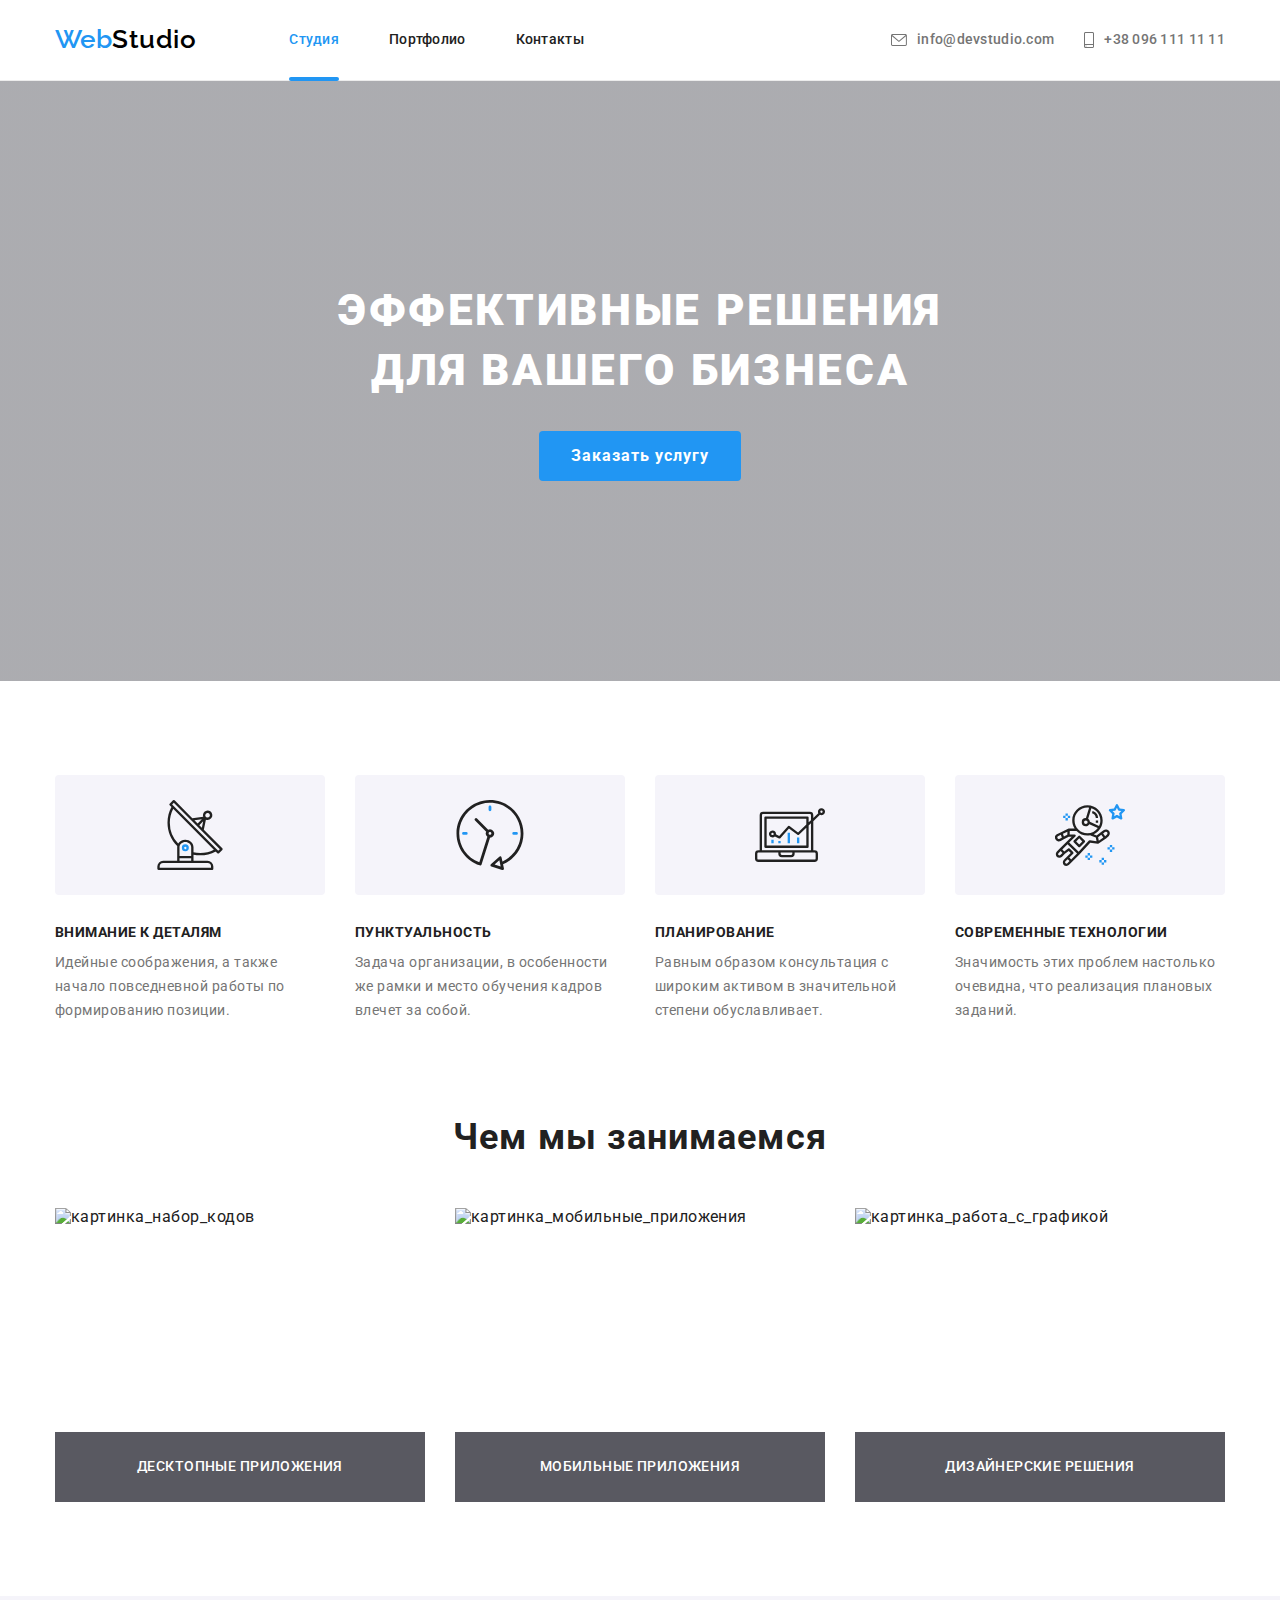
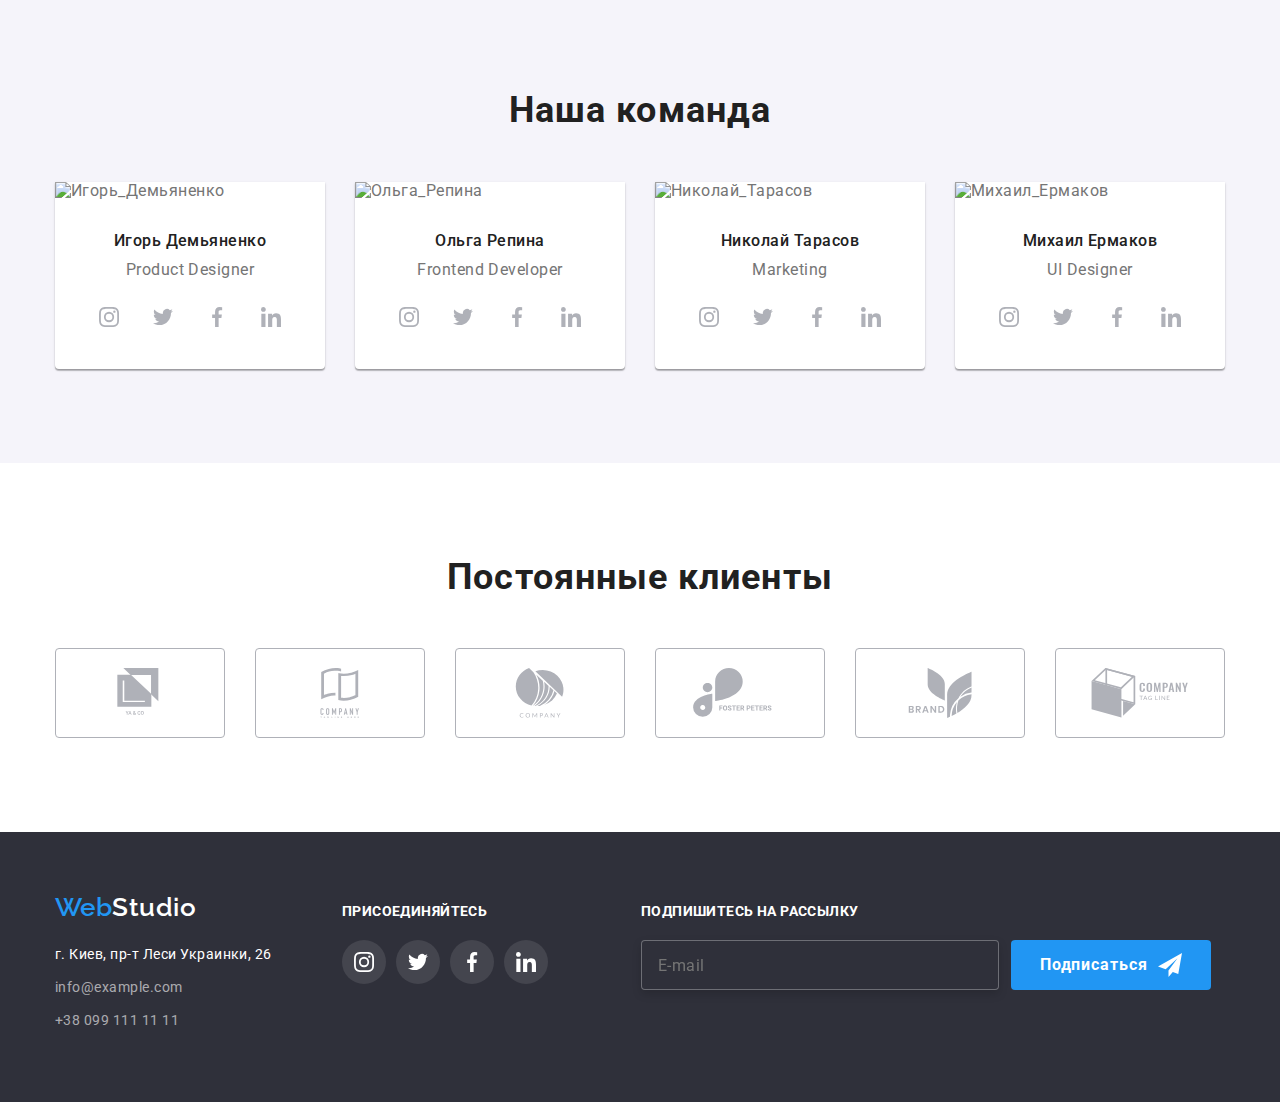
==== commit 496ceade: "comit)" ====
--- a/index.html
+++ b/index.html
@@ -114,7 +114,7 @@
             <ul class="service__list">
                 <li class="service__list-item">
                     <picture>
-                        <source srcset="./img/index/coding_x2.webp" type="image/webp">
+                        <source srcset="./img/index/coding.webp 1x, ./img/index/coding_x2.webp 2x" type="image/webp">
                         <img class="service__image" 
                         src="./img/index/coding.jpg" 
                         alt=" картинка_набор_кодов"
@@ -127,7 +127,7 @@
                 </li>
                 <li class="service__list-item">
                     <picture>
-                        <source srcset="./img/index/mobile_app_x2.webp" type="image/webp">
+                        <source srcset=" ./img/index/mobile_app.webp 1x, ./img/index/mobile_app_x2.webp 2x" type="image/webp">
                         <img class="service__image" 
                         src="./img/index/mobile_app.jpg" 
                         alt="картинка_мобильные_приложения"
@@ -140,7 +140,7 @@
                 </li>
                 <li class="service__list-item">
                     <picture>
-                        <source srcset="./img/index/graphics_x2.webp" type="image/webp">
+                        <source srcset="./img/index/graphics.webp 1x, ./img/index/graphics_x2.webp 2x" type="image/webp">
                         <img class="service__image" 
                         src="./img/index/graphics.jpg" 
                         alt="картинка_работа_с_графикой"
@@ -164,7 +164,21 @@
              <li class="team__list-card">
                   <!-- Игорь Демяненко -->
                  <picture>
-                     <source srcset="./img/index/ihor_x2.webp">
+                     
+                    <!-- WEBP -->
+                    <source srcset="./img/index/ihor_des.webp 1x, ./img/index/ihor_des_x2.webp 2x" type="image/webp" 
+                    media="(min-width: 1200px)">
+                    <source srcset="./img/index/ihor_tab.webp 1x, ./img/index/ihor_tab_x2.webp 2x"  type="image/webp"
+                    media="(min-width: 768px)">
+                     <source srcset="./img/index/ihor.webp 1x, ./img/index/ihor_x2.webp 2x" type="image/webp"
+                     media="(max-width: 767px)">
+
+                    <source srcset="./img/index/ihor_des.jpg 1x, ./img/index/ihor_des_x2.jpg 2x" type="image/webp" 
+                    media="(min-width: 1200px)">
+                    <source srcset="./img/index/ihor_tab.jpg 1x, ./img/index/ihor_tab_x2.jpg 2x" type="image/webp" 
+                    media="(min-width: 768px)">
+                    <source srcset="./img/index/ihor.jpg 1x, ./img/index/ihor_x2.jpg 2x" type="image/webp" 
+                    media="(max-width: 767px)">
                     <img  src="./img/index/ihor.jpg" 
                     alt="Игорь_Демьяненко" 
                     srcset="./img/index/ihor_x2.jpg 2x">
@@ -208,8 +222,21 @@
              <li class="team__list-card">
                   <!-- Ольга Репина -->
                      <picture>
-                         <source
-                         srcset="./img/index/olga_x2.webp">
+
+                        <!-- WEBP -->
+                        <source srcset="./img/index/olga_des.webp 1x, ./img/index/olga_des_x2.webp 2x"  type="image/webp"
+                         media="(min-width: 1200px)">
+                        <source srcset="./img/index/olga_tab.webp 1x, ./img/index/olga_tab_x2.webp 2x" type="image/webp"
+                         media="(min-width: 768px)">
+                        <source srcset="./img/index/olga.webp 1x, ./img/index/olga_x2.webp 2x" type="image/webp"
+                         media="(max-width: 767px)">
+                        
+                        <source srcset="./img/index/olga_des.jpg 1x, ./img/index/olga_des_x2.jpg 2x" type="image/webp"
+                         media="(min-width: 1200px)">
+                        <source srcset="./img/index/olga_tab.jpg 1x, ./img/index/olga_tab_x2.jpg 2x" type="image/webp"
+                         media="(min-width: 768px)">
+                        <source srcset="./img/index/olga.jpg 1x, ./img/index/olga_x2.jpg 2x" type="image/webp"
+                         media="(max-width: 767px)">
                         <img  src="./img/index/olga.jpg"
                          alt="Ольга_Репина" 
                          srcset="./img/index/olga_x2.jpg 2x">
@@ -252,7 +279,21 @@
              <li class="team__list-card"> 
                   <!-- Николай Тарасов -->
                 <picture>
-                    <source srcset="./img/index/nickolai_x2.webp">
+
+                    <!-- WEBP -->
+                     <source srcset="./img/index/nickolai_des.webp 1x, ./img/index/nickolai_des_x2.webp 2x" type="image/webp"
+                      media="(min-width: 1200px)">
+                     <source srcset="./img/index/nickolai_tab.webp 1x, ./img/index/nickolai_tab_x2.webp 2x" type="image/webp"
+                      media="(min-width: 768px)">
+                    <source srcset="./img/index/nickolai.webp 1x, ./img/index/nickolai_x2.webp 2x" type="image/webp"
+                     media="(max-width: 767px)">
+
+                     <source srcset="./img/index/nickolai_des.jpg 1x, ./img/index/nickolai_des_x2.jpg 2x" type="image/webp"
+                      media="(min-width: 1200px)">
+                     <source srcset="./img/index/nickolai_tab.jpg 1x, ./img/index/nickolai_tab_x2.jpg 2x" type="image/webp"
+                      media="(min-width: 768px)">
+                     <source srcset="./img/index/nickolai.jpg 1x, ./img/index/nickolai_x2.jpg 2x" type="image/webp"
+                      media="(max-width: 767px)">
                     <img src="./img/index/nickolai.jpg" 
                     alt="Николай_Тарасов" 
                     srcset="./img/index/nickolai_x2.jpg 2x">
@@ -296,7 +337,21 @@
               <li class="team__list-card">
                  <!-- Михаил Ермаков -->
                  <picture>
-                     <source srcset="./img/index/mihail_x2.webp">
+
+                     <!-- WEBP -->
+                    <source srcset="./img/index/mihail_des.webp 1x, ./img/index/mihail_des_x2.webp 2x" type="image/webp"
+                     media="(min-width: 1200px)">
+                    <source srcset="./img/index/mihail_tab.webp 1x, ./img/index/mihail_tab_x2.webp 2x" type="image/webp"
+                     media="(min-width: 768px)">
+                    <source srcset="./img/index/mihail.webp 1x, ./img/index/mihail_x2.webp 2x" type="image/webp"
+                     media="(max-width: 767px)">
+            
+                    <source srcset="./img/index/mihail_des.jpg 1x, ./img/index/mihail_des_x2.jpg 2x" type="image/webp"
+                     media="(min-width: 1200px)">
+                    <source srcset="./img/index/mihail_tab.jpg 1x, ./img/index/mihail_tab_x2.jpg 2x" type="image/webp"
+                     media="(min-width: 768px)">
+                    <source srcset="./img/index/mihail.jpg 1x, ./img/index/mihail_x2.jpg 2x" type="image/webp"
+                     media="(max-width: 767px)">
                     <img src="./img/index/mihail.jpg" 
                     alt="Михаил_Ермаков" 
                     srcset="./img/index/mihail_x2.jpg 2x">
@@ -453,7 +508,7 @@
         
         <button data-modal-close class="close-btn" type="button">
             <svg  width="18" height="18">
-                <use href="icons/symbol-defs.svg#icon-close"></use>
+                <use href="./img/icons/symbol-defs.svg#icon-close"></use>
             </svg>
         </button>
         <form class="modal__form">
@@ -462,21 +517,21 @@
                 <label class="modal__form-label" for="user-name">Имя</label>
             <input class="modal__form-input" type="text" name="user-name" id="user-name">
             <svg class="modal__input-icon" width="18" height="18">
-                <use href="icons/symbol-defs.svg#icon-person"></use>
+                <use href="./img/icons/symbol-defs.svg#icon-person"></use>
             </svg>
             </div>
           <div class="modal__form-field">
             <label class="modal__form-label" for="tel">Телефон</label>
             <input class="modal__form-input" type="tel" name="tel" id="tel">
             <svg class="modal__input-icon" width="18" height="18">
-                <use href="icons/symbol-defs.svg#icon-phone"></use>
+                <use href="./img/icons/symbol-defs.svg#icon-phone"></use>
             </svg>
           </div>
           <div class="modal__form-field">
               <label class="modal__form-label" for="email">Почта</label>
               <input class="modal__form-input" type="email" name="email" id="email">
               <svg class="modal__input-icon" width="18" height="18">
-                  <use href="icons/symbol-defs.svg#icon-email"></use>
+                  <use href="./img/icons/symbol-defs.svg#icon-email"></use>
               </svg>
           </div>
           <div class="modal__form-field">
@@ -488,7 +543,7 @@
                 <label class="modal__checkbox-label" for="terms">
                     <input class="visually-hidden modal__check-input" type="checkbox" name="terms" id="terms">
                     <svg class="modal__check-icon" width="15" height="15">
-                      <use href="icons/symbol-defs.svg#icon-check"></use>
+                      <use href="./img/icons/symbol-defs.svg#icon-check"></use>
                     </svg>Соглашаюсь с рассылкой и принимаю <a class="modal__check-link" href="">Условия договора</a></label>
             </div>
           
--- a/css/main.min.css
+++ b/css/main.min.css
@@ -1,2 +1,2 @@
-:root{--custom-text-color: #212121;--text-color: #757575;--accent-color: #2196f3;--primary-white-color: #ffffff;--secondary-background-color: #f5f4fa}.visually-hidden{position:absolute;width:1px;height:1px;margin:-1px;border:0;padding:0;white-space:nowrap;clip-path:inset(100%);clip:rect(0 0 0 0);overflow:hidden}a{text-decoration:none}.page{background-color:var(--primary-white-color);color:var(--custom-text-color);font-family:Roboto, sans-serif;letter-spacing:0.03em}.page-header{position:relative;border-bottom:1px solid #ececec}@media screen and (max-width: 767px){.page-header{height:60px}}.page-header .container{height:100%}.list{padding:0;margin:0;list-style:none}.button{display:block;margin:0 auto;padding:10px 32px;min-height:50px;min-width:200px;cursor:pointer;border-radius:4px;border:none;outline-style:none;font-family:inherit;font-weight:700;font-size:16px;line-height:1.86;letter-spacing:0.06em;text-align:center;color:var(--primary-white-color);background-color:var(--accent-color);transition:250ms cubic-bezier(0.4, 0, 0.2, 1)}.button:hover,.button:focus{box-shadow:0px 4px 4px rgba(0,0,0,0.15)}.section__title{margin-top:0;color:var(--custom-text-color);font-weight:700;font-size:28px;line-height:1.16;text-align:center;letter-spacing:0.03em}@media screen and (min-width: 768px) and (max-width: 1199px){.section__title{margin-bottom:30px}}@media screen and (min-width: 1200px){.section__title{margin-bottom:50px;font-weight:700;font-size:36px;line-height:1.16}}img{display:block;max-width:100%;height:auto}.container{padding-left:15px;padding-right:15px;margin:0 auto}@media screen and (min-width: 480px){.container{width:480px}}@media screen and (min-width: 768px){.container{width:768px}}@media screen and (min-width: 1200px){.container{width:1200px}}.logo{display:inline-block;color:var(--accent-color);font-family:Raleway;font-weight:600;font-size:24px;line-height:1.16}@media screen and (min-width: 768px) and (max-width: 1199px){.logo{margin-right:88px}}@media screen and (min-width: 1200px){.logo{font-weight:600;font-size:26px;line-height:1.19;padding-bottom:25px;padding-top:24px;margin-right:93px}}.logo-nav{color:#000000}.logo-footer{color:var(--primary-white-color)}@media screen and (min-width: 768px){.main-nav{display:flex;align-items:center}}@media screen and (max-width: 767px){.main-nav{display:flex;height:100%;align-items:center}}@media screen and (min-width: 768px){.main-nav__menu{display:flex;flex-grow:1;align-items:center}}@media screen and (max-width: 767px){.main-nav__menu{position:absolute;opacity:0;visibility:hidden;pointer-events:none;width:100%;height:393px;background-color:#fff;text-align:center;top:100%;left:0;padding-top:60px;padding-bottom:60px;transition:250ms cubic-bezier(0.4, 0, 0.2, 1);z-index:999;box-shadow:0px 4px 8px rgba(0,0,0,0.04),0px 2px 4px rgba(0,0,0,0.08),0px 1px 3px rgba(0,0,0,0.16)}.main-nav__menu.is-open{opacity:1;visibility:visible;pointer-events:auto}}.menu--btn{display:inline-flex;margin:0;margin-left:auto;padding:0;border:none;background-color:transparent;transition:250ms cubic-bezier(0.4, 0, 0.2, 1)}@media screen and (min-width: 768px){.menu--btn{display:none}}.menu--btn:hover,.menu--btn:focus{color:var(--accent-color);fill:var(--accent-color)}.menu--btn .icon-cross{display:none}.menu--btn.is-open .icon-cross{display:block}.menu--btn.is-open .icon-menu{display:none}@media screen and (max-width: 767px){.site-nav__list{margin-bottom:60px;text-align:center}}@media screen and (min-width: 768px){.site-nav__list{display:flex}}@media screen and (min-width: 768px){.site-nav__item+.site-nav__item{margin-left:50px}}@media screen and (max-width: 767px){.site-nav__item:not(:last-child){margin-bottom:30px}}.site-nav__link{color:var(--custom-text-color);font-weight:500;font-size:18px;line-height:1.16;letter-spacing:0.02em;transition:250ms cubic-bezier(0.4, 0, 0.2, 1);display:inline-block}@media screen and (min-width: 768px){.site-nav__link{display:block;position:relative;padding-top:32px;padding-bottom:32px;font-weight:500;font-size:14px;line-height:1.14}}@media screen and (max-width: 767px){.site-nav__link{position:relative}}.site-nav__link:hover,.site-nav__link:focus{color:var(--accent-color)}.site-nav__link:hover::after,.site-nav__link:focus::after{opacity:1}.site-nav__link.current{color:var(--accent-color)}.site-nav__link::after{width:100%;height:4px;border-radius:2px;background-color:var(--accent-color);opacity:0;visibility:hidden;transition:opacity 250ms cubic-bezier(0.4, 0, 0.2, 1)}@media screen and (min-width: 768px){.site-nav__link::after{content:"";position:absolute;left:0;bottom:-1px}}@media screen and (max-width: 767px){.site-nav__link::after{content:"";display:block;position:static;margin-top:8px}}.site-nav__link.current::after{opacity:1;visibility:visible}.site-nav__address{display:block;color:var(--text-color)}@media screen and (min-width: 1200px){.site-nav__address{display:flex;margin-left:auto}}@media screen and (min-width: 768px){.site-nav__address{margin-left:auto}}.address__link{display:block;font-weight:500;font-size:18px;line-height:1.16;color:var(--text-color);letter-spacing:0.02em;font-style:normal;transition:250ms cubic-bezier(0.4, 0, 0.2, 1)}@media screen and (min-width: 768px) and (max-width: 1199px){.address__link{display:flex;align-items:center;font-weight:500;font-size:12px;line-height:1.16}}@media screen and (min-width: 1200px){.address__link{display:inline-flex;align-items:center;padding-top:21px;padding-bottom:21px;margin-left:30px;font-weight:500;font-size:14px;line-height:1.14}}.address__link:hover,.address__link:focus{color:var(--accent-color);fill:var(--accent-color)}@media screen and (max-width: 767px){.address__link:not(:last-child){margin-bottom:16px}}@media screen and (min-width: 767px) and (max-width: 1199px){.address__link+.address__link{margin-top:10px}}.address__icon{margin-right:10px;align-items:center;fill:currentColor}.page-footer{background-color:#2f303a;padding-top:60px;padding-bottom:60px}.page-footer__logo{margin:0;padding:0}@media screen and (min-width: 768px){.page-footer>.container{display:flex}}@media screen and (min-width: 1200px){.page-footer>.container{align-items:baseline}}@media screen and (min-width: 768px) and (max-width: 1199px){.page-footer>.container{flex-wrap:wrap;align-items:baseline;justify-content:space-around}}@media screen and (max-width: 1199px){.page-footer{text-align:center}}@media screen and (max-width: 1199px){.page-footer__address-container{margin-bottom:60px}}@media screen and (min-width: 1200px){.page-footer__address-container{margin-right:70px}}.page-footer__address{color:var(--primary-white-color);font-style:normal;font-weight:400;font-size:14px;line-height:1.71}.page-footer__address-item{display:block;margin-top:20px;margin-bottom:9px}.page-footer__address-link{display:block;margin-bottom:9px;color:rgba(255,255,255,0.6);transition:250ms cubic-bezier(0.4, 0, 0.2, 1)}.page-footer__address-link:hover,.page-footer__address-link:focus{color:var(--accent-color)}@media screen and (max-width: 767px){.page-footer__social-container{margin-bottom:60px}}.page-footer__title{display:inline-block;margin-bottom:20px;margin-top:0;font-style:normal;font-weight:700;font-size:14px;line-height:1.14;letter-spacing:0.03em;text-transform:uppercase;color:#ffffff}.page-footer__social-list{display:flex;justify-content:center;padding:0;margin:0;list-style:none}.page-footer__social-item:not(:last-child){margin-right:10px}.page-footer__social-link{display:inline-flex;align-items:center;justify-content:center;width:44px;height:44px;border-radius:50%;background-color:rgba(255,255,255,0.1);fill:var(--primary-white-color)}.page-footer__social-link:hover,.page-footer__social-link:focus{background-color:var(--accent-color)}@media screen and (min-width: 1200px){.page-footer__subscribe-container{margin-left:93px}}@media screen and (min-width: 1200px){.page-footer__subscribe-form{display:flex;position:relative}}.page-footer__subscribe-label{position:absolute;top:16px;left:16px;color:rgba(255,255,255,0.6);font-weight:400;font-size:16px;line-height:1.25;letter-spacing:0.03em}.page-footer__subscribe-input{height:50px;padding:15px 16px;margin-right:12px;border:1px solid rgba(255,255,255,0.3);box-sizing:border-box;filter:drop-shadow(0px 4px 4px rgba(0,0,0,0.15));border-radius:4px;background-color:#2f303a;font-weight:400;font-size:16px;line-height:1.25;letter-spacing:0.03em;color:rgba(255,255,255,0.6)}@media screen and (max-width: 768px){.page-footer__subscribe-input{width:100%}}@media screen and (max-width: 1199px){.page-footer__subscribe-input{display:block;margin-bottom:20px}}@media screen and (min-width: 768px) and (max-width: 1199px){.page-footer__subscribe-input{width:450px}}@media screen and (min-width: 1200px){.page-footer__subscribe-input{width:358px}}.page-footer__btn.button{display:flex;align-items:center;justify-content:center;padding:25px 10px;min-width:200px;height:50px;font-weight:700;font-size:16px;line-height:1.86;letter-spacing:0.06em;text-align:center;color:var(--primary-white-color);background-color:var(--accent-color);transition:250ms cubic-bezier(0.4, 0, 0.2, 1)}.page-footer__icon{margin-left:10px;fill:var(--primary-white-color)}.hero{padding-top:118px;padding-bottom:118px;text-align:center;display:block;margin:0 auto;height:400px;background-image:linear-gradient(to right, rgba(47,48,58,0.4), rgba(47,48,58,0.4)),url("../img/index/hero_mob.jpg");background-position:center;background-repeat:no-repeat;background-size:cover}@media screen and (min-width: 1200px){.hero{height:600px;padding-top:200px;padding-bottom:200px}}.hero__title{margin-top:0;margin-bottom:30px;color:var(--primary-white-color);font-weight:900;font-size:26px;line-height:1.36;letter-spacing:0.06em;text-transform:uppercase}@media screen and (min-width: 1200px){.hero__title{font-weight:900;font-size:44px;line-height:1.36}}@media screen and (min-device-pixel-ratio: 2), screen and (-webkit-min-device-pixel-ratio: 2), screen and (-o-min-device-pixel-ratio: 2 / 1), screen and (min-resolution: 192dpi), screen and (min-resolution: 2dppx){.hero{background-image:linear-gradient(to right, rgba(47,48,58,0.4), rgba(47,48,58,0.4)),url("../img/index/hero_mob_x2.jpg")}}@media screen and (min-width: 481px) and (max-width: 768px){.hero{background-image:linear-gradient(to right, rgba(47,48,58,0.4), rgba(47,48,58,0.4)),url("../img/index/hero_tabl.jpg")}}@media screen and (min-width: 481px) and (max-width: 768px) and (min-device-pixel-ratio: 2), screen and (min-width: 481px) and (max-width: 768px) and (-webkit-min-device-pixel-ratio: 2), screen and (min-width: 481px) and (max-width: 768px) and (-o-min-device-pixel-ratio: 2 / 1), screen and (min-width: 481px) and (max-width: 768px) and (min-resolution: 192dpi), screen and (min-width: 481px) and (max-width: 768px) and (min-resolution: 2dppx){.hero{background-image:linear-gradient(to right, rgba(47,48,58,0.4), rgba(47,48,58,0.4)),url("../img/index/hero_tabl_x2.jpg")}}@media screen and (min-width: 769px){.hero{max-width:1600px;background-image:linear-gradient(to right, rgba(47,48,58,0.4), rgba(47,48,58,0.4)),url("../img/index/hero.jpg")}}@media screen and (min-width: 769px) and (min-device-pixel-ratio: 2), screen and (min-width: 769px) and (-webkit-min-device-pixel-ratio: 2), screen and (min-width: 769px) and (-o-min-device-pixel-ratio: 2 / 1), screen and (min-width: 769px) and (min-resolution: 192dpi), screen and (min-width: 769px) and (min-resolution: 2dppx){.hero{background-image:linear-gradient(to right, rgba(47,48,58,0.4), rgba(47,48,58,0.4)),url("../img/index/hero_x2.jpg")}}.section{padding-top:60px;padding-bottom:60px}@media screen and (min-width: 1200px){.section{padding-top:94px;padding-bottom:94px}}.feature{margin-top:0}@media screen and (min-width: 1200px){.feature{padding-bottom:94px}}.feature__list{margin:0;list-style:none;color:var(--text-color);padding:0}@media screen and (min-width: 768px){.feature__list{display:flex;flex-wrap:wrap;margin:-15px}}.feature__list-item{margin:auto}@media screen and (min-width: 768px){.feature__list-item{width:calc((100% - 2 * 30px) / 2);margin:15px}}@media screen and (min-width: 1200px){.feature__list-item{width:calc((100% - 4 * 30px) / 4);margin:15px}}@media screen and (max-width: 767px){.feature__list-item:not(:last-child){margin-bottom:30px}}.feature__list-text{font-weight:400;font-size:14px;line-height:1.71;margin-top:0;margin-bottom:0}.feature__list-title{margin-top:0;margin-bottom:10px;color:var(--custom-text-color);font-family:Roboto;font-weight:700;font-size:14px;line-height:1.14;text-transform:uppercase}.feature__icon-container{display:flex;align-items:center;justify-content:center;height:120px;margin-bottom:30px;border-radius:4px;background-color:var(--secondary-background-color)}@media screen and (max-width: 1199px){.service{display:none}}.service__list{display:flex;flex-wrap:nowrap;padding:0;margin:0}.service__list-item{position:relative;width:calc((100% - 60px) / 3);margin-right:30px;list-style:none}.service__list-item:nth-child(3n){margin-right:0}.service__label{position:absolute;bottom:0;width:100%;height:70px;background-color:rgba(47,48,58,0.8)}.service__label-title{text-align:center;text-transform:uppercase;margin-top:27px;margin-bottom:27px;font-weight:500;font-size:14px;line-height:1.14;letter-spacing:0.03em;color:var(--primary-white-color)}.service__image{display:block}.team{background-color:#f5f4fa}.team__list{display:block;padding:0;margin-top:0;margin-bottom:0;list-style:none;color:var(--text-color)}@media screen and (min-width: 768px) and (max-width: 1199px){.team__list{display:flex;flex-wrap:wrap;margin:-15px}}@media screen and (min-width: 1200px){.team__list{display:flex}}.team__list-card{box-shadow:0px 1px 3px rgba(0,0,0,0.12),0px 1px 1px rgba(0,0,0,0.14),0px 2px 1px rgba(0,0,0,0.2);background:#ffffff;border-radius:4px 4px 4px 4px}@media screen and (min-width: 1200px){.team__list-card:not(:last-child){margin-right:30px}}@media screen and (min-width: 768px) and (max-width: 1199px){.team__list-card{width:calc((100% - 2 * 30px) / 2);margin:15px}}@media screen and (min-width: 1200px){.team__list-card{width:calc((100% - 90px) / 4);box-shadow:0px 1px 3px rgba(0,0,0,0.12),0px 1px 1px rgba(0,0,0,0.14),0px 2px 1px rgba(0,0,0,0.2);background:#ffffff;border-radius:0px 0px 4px 4px}}@media screen and (max-width: 767px){.team__list-card:not(:last-child){margin-bottom:30px}}.team__description{display:block;padding:30px 32px}.description__name{text-align:center;margin:0;color:var(--custom-text-color);font-weight:500;font-size:16px;line-height:1.19}.description__position{text-align:center;margin:0;margin-top:10px;margin-bottom:16px;font-weight:400;font-size:16px;line-height:1.19}.description__social-list{display:flex;justify-content:center;margin:0;padding:0;list-style:none}@media screen and (min-width: 1200px){.description__social-list{justify-content:space-between}}.description__social-link{display:inline-flex;align-items:center;justify-content:center;width:44px;height:44px;border-radius:50%;fill:#afb1b8;transition:250ms cubic-bezier(0.4, 0, 0.2, 1)}.description__social-link:hover,.description__social-link:focus{background-color:var(--accent-color);fill:var(--primary-white-color)}.client__list{display:flex;margin:0;padding:0;list-style:none}@media screen and (max-width: 1199px){.client__list{flex-wrap:wrap;margin:-15px}}@media screen and (min-width: 1200px){.client__list{justify-content:space-between}}@media screen and (max-width: 767px){.client__list-item{width:calc((100% - 2 * 30px) / 2);margin:15px}}@media screen and (min-width: 768px) and (max-width: 1199px){.client__list-item{width:calc((100% - 3 * 30px) / 3);margin:15px}}.client__link{display:flex;justify-content:center;align-items:center;height:90px;border:1px solid #afb1b8;border-radius:4px;fill:#afb1b8;transition:250ms cubic-bezier(0.4, 0, 0.2, 1)}@media screen and (min-width: 1200px){.client__link{width:170px}}.client__link:hover,.client__link:focus{border:1px solid var(--accent-color);fill:var(--accent-color)}.client__icon{height:50px}.backdrop{display:flex;align-items:center;justify-items:center;perspective:500px;position:fixed;top:0;left:0;width:100%;height:100%;background:rgba(0,0,0,0.2);opacity:1;transition:250ms cubic-bezier(0.4, 0, 0.2, 1);overflow-y:scroll}.backdrop.is-hidden{opacity:0;pointer-events:none;visibility:hidden}.backdrop.is-hidden .modal{transform:scale(5) rotate(180deg);opacity:0}.close-btn{display:flex;position:absolute;top:0;right:0;justify-content:center;align-items:center;width:30px;height:30px;margin:8px;background:#ffffff;border:1px solid rgba(0,0,0,0.1);border-radius:50%;cursor:pointer;outline:none;transition:250ms cubic-bezier(0.4, 0, 0.2, 1)}.close-btn:focus,.close-btn:hover{fill:var(--accent-color)}.modal{position:relative;margin:auto;padding:40px;background-color:#fff;box-shadow:0px 1px 3px rgba(0,0,0,0.12),0px 1px 1px rgba(0,0,0,0.14),0px 2px 1px rgba(0,0,0,0.2);border-radius:4px;transition:250ms cubic-bezier(0.4, 0, 0.2, 1)}@media screen and (max-width: 1199px){.modal{width:450px;max-height:609px}}@media screen and (min-width: 1200px){.modal{width:528px;min-height:581px}}.modal__form{margin-left:auto;margin-right:auto}.modal__title{margin-top:0;margin-bottom:12px;font-weight:700;font-size:20px;line-height:1.15;text-align:center;letter-spacing:0.03em}.modal__form-field{display:flex;position:relative;flex-direction:column;margin-top:10px}.modal__form-field ::placeholder{color:rgba(117,117,117,0.5)}.modal__form-label{padding-bottom:4px;font-weight:400;font-size:12px;line-height:1.17;letter-spacing:0.01em;color:var(--text-color)}.modal__form-input{margin:0;padding:12px;padding-left:42px;outline:none;border:1px solid rgba(33,33,33,0.2);border-radius:4px;font-weight:400;font-size:14px;line-height:1.14;letter-spacing:0.01em;color:var(--text-color);transition:border 250ms cubic-bezier(0.4, 0, 0.2, 1)}.modal__form-input:focus{border:1px solid var(--accent-color)}.modal__form-input.comment{resize:none;padding:12px 16px;height:120px;font-weight:400;font-size:12px;line-height:1.17;letter-spacing:0.01em}.modal__form-input:focus ~ .modal__input-icon{fill:var(--accent-color)}.modal__input-icon{position:absolute;top:50%;left:15px;transition:250ms cubic-bezier(0.4, 0, 0.2, 1)}.modal__form-field .form-label{margin-bottom:4px}.modal__form-checkbox{display:flex;align-items:center;margin-top:20px;margin-bottom:30px}.modal__checkbox-label{display:flex;align-items:center;letter-spacing:0.03em;color:var(--text-color)}@media screen and (min-width: 1200px){.modal__checkbox-label{margin-left:8px;font-weight:400;font-size:14px;line-height:1.71}}@media screen and (max-width: 1199px){.modal__checkbox-label{font-weight:400;font-size:12px;line-height:1.16}}.modal__check-icon{margin-right:8px;color:var(--primary-white-color);border:2px solid var(--custom-text-color);border-radius:2px;fill:currentColor;transition:250ms cubic-bezier(0.4, 0, 0.2, 1)}.modal__check-link{color:var(--accent-color);margin-left:4px;text-decoration:underline;text-decoration-skip-ink:none}.visually-hidden.modal__check-input:checked+.modal__check-icon{background-color:var(--accent-color);background-origin:border-box;border:none;fill:var(--primary-white-color)}
+:root{--custom-text-color: #212121;--text-color: #757575;--accent-color: #2196f3;--primary-white-color: #ffffff;--secondary-background-color: #f5f4fa}.visually-hidden{position:absolute;width:1px;height:1px;margin:-1px;border:0;padding:0;white-space:nowrap;clip-path:inset(100%);clip:rect(0 0 0 0);overflow:hidden}a{text-decoration:none}.page{background-color:var(--primary-white-color);color:var(--custom-text-color);font-family:Roboto, sans-serif;letter-spacing:0.03em}.page-header{position:relative;border-bottom:1px solid #ececec}@media screen and (max-width: 767px){.page-header{height:60px}}.page-header .container{height:100%}.list{padding:0;margin:0;list-style:none}.button{display:block;margin:0 auto;padding:10px 32px;min-height:50px;min-width:200px;cursor:pointer;border-radius:4px;border:none;outline-style:none;font-family:inherit;font-weight:700;font-size:16px;line-height:1.86;letter-spacing:0.06em;text-align:center;color:var(--primary-white-color);background-color:var(--accent-color);transition:250ms cubic-bezier(0.4, 0, 0.2, 1)}.button:hover,.button:focus{box-shadow:0px 4px 4px rgba(0,0,0,0.15)}.section__title{margin-top:0;color:var(--custom-text-color);font-weight:700;font-size:28px;line-height:1.16;text-align:center;letter-spacing:0.03em}@media screen and (min-width: 768px) and (max-width: 1199px){.section__title{margin-bottom:30px}}@media screen and (min-width: 1200px){.section__title{margin-bottom:50px;font-weight:700;font-size:36px;line-height:1.16}}img{display:block;max-width:100%;height:auto}.container{width:100%;padding-left:15px;padding-right:15px;margin:0 auto}@media screen and (min-width: 480px){.container{max-width:480px}}@media screen and (min-width: 768px){.container{max-width:768px}}@media screen and (min-width: 1200px){.container{max-width:1200px}}.logo{display:inline-block;color:var(--accent-color);font-family:Raleway;font-weight:600;font-size:24px;line-height:1.16}@media screen and (min-width: 768px) and (max-width: 1199px){.logo{margin-right:88px}}@media screen and (min-width: 1200px){.logo{font-weight:600;font-size:26px;line-height:1.19;padding-bottom:25px;padding-top:24px;margin-right:93px}}.logo-nav{color:#000000}.logo-footer{color:var(--primary-white-color)}@media screen and (min-width: 768px){.main-nav{display:flex;align-items:center}}@media screen and (max-width: 767px){.main-nav{display:flex;height:100%;align-items:center}}@media screen and (min-width: 768px){.main-nav__menu{display:flex;flex-grow:1;align-items:center}}@media screen and (max-width: 767px){.main-nav__menu{position:absolute;opacity:0;visibility:hidden;pointer-events:none;width:100%;height:393px;background-color:#fff;text-align:center;top:100%;left:0;padding-top:60px;padding-bottom:60px;transition:250ms cubic-bezier(0.4, 0, 0.2, 1);z-index:999;box-shadow:0px 4px 8px rgba(0,0,0,0.04),0px 2px 4px rgba(0,0,0,0.08),0px 1px 3px rgba(0,0,0,0.16)}.main-nav__menu.is-open{opacity:1;visibility:visible;pointer-events:auto}}.menu--btn{display:inline-flex;margin:0;margin-left:auto;padding:0;border:none;background-color:transparent;transition:250ms cubic-bezier(0.4, 0, 0.2, 1)}@media screen and (min-width: 768px){.menu--btn{display:none}}.menu--btn:hover,.menu--btn:focus{color:var(--accent-color);fill:var(--accent-color)}.menu--btn .icon-cross{display:none}.menu--btn.is-open .icon-cross{display:block}.menu--btn.is-open .icon-menu{display:none}@media screen and (max-width: 767px){.site-nav__list{margin-bottom:60px;text-align:center}}@media screen and (min-width: 768px){.site-nav__list{display:flex}}@media screen and (min-width: 768px){.site-nav__item+.site-nav__item{margin-left:50px}}@media screen and (max-width: 767px){.site-nav__item:not(:last-child){margin-bottom:30px}}.site-nav__link{color:var(--custom-text-color);font-weight:500;font-size:18px;line-height:1.16;letter-spacing:0.02em;transition:250ms cubic-bezier(0.4, 0, 0.2, 1);display:inline-block}@media screen and (min-width: 768px){.site-nav__link{display:block;position:relative;padding-top:32px;padding-bottom:32px;font-weight:500;font-size:14px;line-height:1.14}}@media screen and (max-width: 767px){.site-nav__link{position:relative}}.site-nav__link:hover,.site-nav__link:focus{color:var(--accent-color)}.site-nav__link:hover::after,.site-nav__link:focus::after{opacity:1}.site-nav__link.current{color:var(--accent-color)}.site-nav__link::after{width:100%;height:4px;border-radius:2px;background-color:var(--accent-color);opacity:0;visibility:hidden;transition:opacity 250ms cubic-bezier(0.4, 0, 0.2, 1)}@media screen and (min-width: 768px){.site-nav__link::after{content:"";position:absolute;left:0;bottom:-1px}}@media screen and (max-width: 767px){.site-nav__link::after{content:"";display:block;position:static;margin-top:8px}}.site-nav__link.current::after{opacity:1;visibility:visible}.site-nav__address{display:block;color:var(--text-color)}@media screen and (min-width: 1200px){.site-nav__address{display:flex;margin-left:auto}}@media screen and (min-width: 768px){.site-nav__address{margin-left:auto}}.address__link{display:block;font-weight:500;font-size:18px;line-height:1.16;color:var(--text-color);letter-spacing:0.02em;font-style:normal;transition:250ms cubic-bezier(0.4, 0, 0.2, 1)}@media screen and (min-width: 768px) and (max-width: 1199px){.address__link{display:flex;align-items:center;font-weight:500;font-size:12px;line-height:1.16}}@media screen and (min-width: 1200px){.address__link{display:inline-flex;align-items:center;padding-top:21px;padding-bottom:21px;margin-left:30px;font-weight:500;font-size:14px;line-height:1.14}}.address__link:hover,.address__link:focus{color:var(--accent-color);fill:var(--accent-color)}@media screen and (max-width: 767px){.address__link:not(:last-child){margin-bottom:16px}}@media screen and (min-width: 767px) and (max-width: 1199px){.address__link+.address__link{margin-top:10px}}.address__icon{margin-right:10px;align-items:center;fill:currentColor}.page-footer{background-color:#2f303a;padding-top:60px;padding-bottom:60px}.page-footer__logo{margin:0;padding:0}@media screen and (min-width: 768px){.page-footer>.container{display:flex}}@media screen and (min-width: 1200px){.page-footer>.container{align-items:baseline}}@media screen and (min-width: 768px) and (max-width: 1199px){.page-footer>.container{flex-wrap:wrap;align-items:baseline;justify-content:space-around}}@media screen and (max-width: 1199px){.page-footer{text-align:center}}@media screen and (max-width: 1199px){.page-footer__address-container{margin-bottom:60px}}@media screen and (min-width: 1200px){.page-footer__address-container{margin-right:70px}}.page-footer__address{color:var(--primary-white-color);font-style:normal;font-weight:400;font-size:14px;line-height:1.71}.page-footer__address-item{display:block;margin-top:20px;margin-bottom:9px}.page-footer__address-link{display:block;margin-bottom:9px;color:rgba(255,255,255,0.6);transition:250ms cubic-bezier(0.4, 0, 0.2, 1)}.page-footer__address-link:hover,.page-footer__address-link:focus{color:var(--accent-color)}@media screen and (max-width: 767px){.page-footer__social-container{margin-bottom:60px}}.page-footer__title{display:inline-block;margin-bottom:20px;margin-top:0;font-style:normal;font-weight:700;font-size:14px;line-height:1.14;letter-spacing:0.03em;text-transform:uppercase;color:#ffffff}.page-footer__social-list{display:flex;justify-content:center;padding:0;margin:0;list-style:none}.page-footer__social-item:not(:last-child){margin-right:10px}.page-footer__social-link{display:inline-flex;align-items:center;justify-content:center;width:44px;height:44px;border-radius:50%;background-color:rgba(255,255,255,0.1);fill:var(--primary-white-color)}.page-footer__social-link:hover,.page-footer__social-link:focus{background-color:var(--accent-color)}@media screen and (min-width: 1200px){.page-footer__subscribe-container{margin-left:93px}}@media screen and (min-width: 1200px){.page-footer__subscribe-form{display:flex;position:relative}}.page-footer__subscribe-label{position:absolute;top:16px;left:16px;color:rgba(255,255,255,0.6);font-weight:400;font-size:16px;line-height:1.25;letter-spacing:0.03em}.page-footer__subscribe-input{height:50px;padding:15px 16px;margin-right:12px;border:1px solid rgba(255,255,255,0.3);box-sizing:border-box;filter:drop-shadow(0px 4px 4px rgba(0,0,0,0.15));border-radius:4px;background-color:#2f303a;font-weight:400;font-size:16px;line-height:1.25;letter-spacing:0.03em;color:rgba(255,255,255,0.6)}@media screen and (max-width: 768px){.page-footer__subscribe-input{width:100%}}@media screen and (max-width: 1199px){.page-footer__subscribe-input{display:block;margin-bottom:20px}}@media screen and (min-width: 768px) and (max-width: 1199px){.page-footer__subscribe-input{width:450px}}@media screen and (min-width: 1200px){.page-footer__subscribe-input{width:358px}}.page-footer__btn.button{display:flex;align-items:center;justify-content:center;padding:25px 10px;min-width:200px;height:50px;font-weight:700;font-size:16px;line-height:1.86;letter-spacing:0.06em;text-align:center;color:var(--primary-white-color);background-color:var(--accent-color);transition:250ms cubic-bezier(0.4, 0, 0.2, 1)}.page-footer__icon{margin-left:10px;fill:var(--primary-white-color)}.hero{padding-top:118px;padding-bottom:118px;text-align:center;display:block;margin:0 auto;height:400px;background-image:linear-gradient(to right, rgba(47,48,58,0.4), rgba(47,48,58,0.4)),url("../img/index/hero_mob.jpg");background-position:center;background-repeat:no-repeat;background-size:cover}@media screen and (min-width: 1200px){.hero{height:600px;padding-top:200px;padding-bottom:200px}}.hero__title{margin-top:0;margin-bottom:30px;color:var(--primary-white-color);font-weight:900;font-size:26px;line-height:1.36;letter-spacing:0.06em;text-transform:uppercase}@media screen and (min-width: 1200px){.hero__title{font-weight:900;font-size:44px;line-height:1.36}}@media screen and (min-device-pixel-ratio: 2), screen and (-webkit-min-device-pixel-ratio: 2), screen and (-o-min-device-pixel-ratio: 2 / 1), screen and (min-resolution: 192dpi), screen and (min-resolution: 2dppx){.hero{background-image:linear-gradient(to right, rgba(47,48,58,0.4), rgba(47,48,58,0.4)),url("../img/index/hero_mob_x2.jpg")}}@media screen and (min-width: 481px) and (max-width: 767px){.hero{background-image:linear-gradient(to right, rgba(47,48,58,0.4), rgba(47,48,58,0.4)),url("../img/index/hero_tabl.jpg")}}@media screen and (min-width: 481px) and (max-width: 767px) and (min-device-pixel-ratio: 2), screen and (min-width: 481px) and (max-width: 767px) and (-webkit-min-device-pixel-ratio: 2), screen and (min-width: 481px) and (max-width: 767px) and (-o-min-device-pixel-ratio: 2 / 1), screen and (min-width: 481px) and (max-width: 767px) and (min-resolution: 192dpi), screen and (min-width: 481px) and (max-width: 767px) and (min-resolution: 2dppx){.hero{background-image:linear-gradient(to right, rgba(47,48,58,0.4), rgba(47,48,58,0.4)),url("../img/index/hero_tabl_x2.jpg")}}@media screen and (min-width: 768px){.hero{max-width:1600px;background-image:linear-gradient(to right, rgba(47,48,58,0.4), rgba(47,48,58,0.4)),url("../img/index/hero.jpg")}}@media screen and (min-width: 768px) and (min-device-pixel-ratio: 2), screen and (min-width: 768px) and (-webkit-min-device-pixel-ratio: 2), screen and (min-width: 768px) and (-o-min-device-pixel-ratio: 2 / 1), screen and (min-width: 768px) and (min-resolution: 192dpi), screen and (min-width: 768px) and (min-resolution: 2dppx){.hero{background-image:linear-gradient(to right, rgba(47,48,58,0.4), rgba(47,48,58,0.4)),url("../img/index/hero_x2.jpg")}}.section{padding-top:60px;padding-bottom:60px}@media screen and (min-width: 1200px){.section{padding-top:94px;padding-bottom:94px}}.feature{margin-top:0}@media screen and (min-width: 1200px){.feature{padding-bottom:94px}}.feature__list{margin:0;list-style:none;color:var(--text-color);padding:0}@media screen and (min-width: 768px){.feature__list{display:flex;flex-wrap:wrap;margin:-15px}}.feature__list-item{margin:auto}@media screen and (min-width: 768px){.feature__list-item{max-width:calc((100% - 2 * 30px) / 2);margin:15px}}@media screen and (min-width: 1200px){.feature__list-item{max-width:calc((100% - 4 * 30px) / 4);margin:15px}}@media screen and (max-width: 767px){.feature__list-item:not(:last-child){margin-bottom:30px}}.feature__list-text{font-weight:400;font-size:14px;line-height:1.71;margin-top:0;margin-bottom:0}.feature__list-title{margin-top:0;margin-bottom:10px;color:var(--custom-text-color);font-family:Roboto;font-weight:700;font-size:14px;line-height:1.14;text-transform:uppercase}.feature__icon-container{display:flex;align-items:center;justify-content:center;height:120px;margin-bottom:30px;border-radius:4px;background-color:var(--secondary-background-color)}@media screen and (max-width: 1199px){.service{display:none}}.service__list{display:flex;flex-wrap:nowrap;padding:0;margin:0}.service__list-item{position:relative;width:calc((100% - 60px) / 3);margin-right:30px;list-style:none}.service__list-item:nth-child(3n){margin-right:0}.service__label{position:absolute;bottom:0;width:100%;height:70px;background-color:rgba(47,48,58,0.8)}.service__label-title{text-align:center;text-transform:uppercase;margin-top:27px;margin-bottom:27px;font-weight:500;font-size:14px;line-height:1.14;letter-spacing:0.03em;color:var(--primary-white-color)}.service__image{display:block}.team{background-color:#f5f4fa}.team__list{display:block;padding:0;margin-top:0;margin-bottom:0;list-style:none;color:var(--text-color)}@media screen and (min-width: 768px) and (max-width: 1199px){.team__list{display:flex;flex-wrap:wrap;margin:-15px}}@media screen and (min-width: 1200px){.team__list{display:flex}}.team__list-card{box-shadow:0px 1px 3px rgba(0,0,0,0.12),0px 1px 1px rgba(0,0,0,0.14),0px 2px 1px rgba(0,0,0,0.2);background:#ffffff;border-radius:4px 4px 4px 4px}@media screen and (min-width: 1200px){.team__list-card:not(:last-child){margin-right:30px}}@media screen and (min-width: 768px) and (max-width: 1199px){.team__list-card{width:calc((100% - 2 * 30px) / 2);margin:15px}}@media screen and (min-width: 1200px){.team__list-card{width:calc((100% - 90px) / 4);box-shadow:0px 1px 3px rgba(0,0,0,0.12),0px 1px 1px rgba(0,0,0,0.14),0px 2px 1px rgba(0,0,0,0.2);background:#ffffff;border-radius:0px 0px 4px 4px}}@media screen and (max-width: 767px){.team__list-card:not(:last-child){margin-bottom:30px}}.team__description{display:block;padding:30px 32px}.description__name{text-align:center;margin:0;color:var(--custom-text-color);font-weight:500;font-size:16px;line-height:1.19}.description__position{text-align:center;margin:0;margin-top:10px;margin-bottom:16px;font-weight:400;font-size:16px;line-height:1.19}.description__social-list{display:flex;justify-content:center;margin:0;padding:0;list-style:none}@media screen and (min-width: 1200px){.description__social-list{justify-content:space-between}}.description__social-link{display:inline-flex;align-items:center;justify-content:center;width:44px;height:44px;border-radius:50%;fill:#afb1b8;transition:250ms cubic-bezier(0.4, 0, 0.2, 1)}.description__social-link:hover,.description__social-link:focus{background-color:var(--accent-color);fill:var(--primary-white-color)}.client__list{display:flex;margin:0;padding:0;list-style:none}@media screen and (max-width: 1199px){.client__list{flex-wrap:wrap;margin:-15px}}@media screen and (min-width: 1200px){.client__list{justify-content:space-between}}@media screen and (max-width: 767px){.client__list-item{max-width:calc((100% - 2 * 30px) / 2);margin:15px}}@media screen and (min-width: 768px) and (max-width: 1199px){.client__list-item{max-width:calc((100% - 3 * 30px) / 3);margin:15px}}.client__link{display:flex;justify-content:center;align-items:center;height:90px;border:1px solid #afb1b8;border-radius:4px;fill:#afb1b8;transition:250ms cubic-bezier(0.4, 0, 0.2, 1)}@media screen and (min-width: 1200px){.client__link{max-width:170px}}.client__link:hover,.client__link:focus{border:1px solid var(--accent-color);fill:var(--accent-color)}.client__icon{height:50px}.backdrop{display:flex;align-items:center;justify-items:center;perspective:500px;position:fixed;top:0;left:0;width:100%;height:100%;background:rgba(0,0,0,0.2);opacity:1;transition:250ms cubic-bezier(0.4, 0, 0.2, 1);overflow-y:scroll}.backdrop.is-hidden{opacity:0;pointer-events:none;visibility:hidden}.backdrop.is-hidden .modal{transform:scale(5) rotate(180deg);opacity:0}.close-btn{display:flex;position:absolute;top:0;right:0;justify-content:center;align-items:center;width:30px;height:30px;margin:8px;background:#ffffff;border:1px solid rgba(0,0,0,0.1);border-radius:50%;cursor:pointer;outline:none;transition:250ms cubic-bezier(0.4, 0, 0.2, 1)}.close-btn:focus,.close-btn:hover{fill:var(--accent-color)}.modal{position:relative;margin:auto;padding:40px;background-color:#fff;box-shadow:0px 1px 3px rgba(0,0,0,0.12),0px 1px 1px rgba(0,0,0,0.14),0px 2px 1px rgba(0,0,0,0.2);border-radius:4px;transition:250ms cubic-bezier(0.4, 0, 0.2, 1)}@media screen and (max-width: 1199px){.modal{max-width:450px;max-height:609px}}@media screen and (min-width: 1200px){.modal{max-width:528px;min-height:581px}}.modal__form{margin-left:auto;margin-right:auto}.modal__title{margin-top:0;margin-bottom:12px;font-weight:700;font-size:20px;line-height:1.15;text-align:center;letter-spacing:0.03em}.modal__form-field{display:flex;position:relative;flex-direction:column;margin-top:10px}.modal__form-field ::placeholder{color:rgba(117,117,117,0.5)}.modal__form-label{padding-bottom:4px;font-weight:400;font-size:12px;line-height:1.17;letter-spacing:0.01em;color:var(--text-color)}.modal__form-input{margin:0;padding:12px;padding-left:42px;outline:none;border:1px solid rgba(33,33,33,0.2);border-radius:4px;font-weight:400;font-size:14px;line-height:1.14;letter-spacing:0.01em;color:var(--text-color);transition:border 250ms cubic-bezier(0.4, 0, 0.2, 1)}.modal__form-input:focus{border:1px solid var(--accent-color)}.modal__form-input.comment{resize:none;padding:12px 16px;height:120px;font-weight:400;font-size:12px;line-height:1.17;letter-spacing:0.01em}.modal__form-input:focus ~ .modal__input-icon{fill:var(--accent-color)}.modal__input-icon{position:absolute;top:50%;left:15px;transition:250ms cubic-bezier(0.4, 0, 0.2, 1)}.modal__form-field .form-label{margin-bottom:4px}.modal__form-checkbox{display:flex;align-items:center;margin-top:20px;margin-bottom:30px}.modal__checkbox-label{display:flex;align-items:center;letter-spacing:0.03em;color:var(--text-color)}@media screen and (min-width: 1200px){.modal__checkbox-label{margin-left:8px;font-weight:400;font-size:14px;line-height:1.71}}@media screen and (max-width: 1199px){.modal__checkbox-label{font-weight:400;font-size:12px;line-height:1.16}}.modal__check-icon{margin-right:8px;color:var(--primary-white-color);border:2px solid var(--custom-text-color);border-radius:2px;fill:currentColor;transition:250ms cubic-bezier(0.4, 0, 0.2, 1)}.modal__check-link{color:var(--accent-color);margin-left:4px;text-decoration:underline;text-decoration-skip-ink:none}.visually-hidden.modal__check-input:checked+.modal__check-icon{background-color:var(--accent-color);background-origin:border-box;border:none;fill:var(--primary-white-color)}
 /*# sourceMappingURL=main.min.css.map */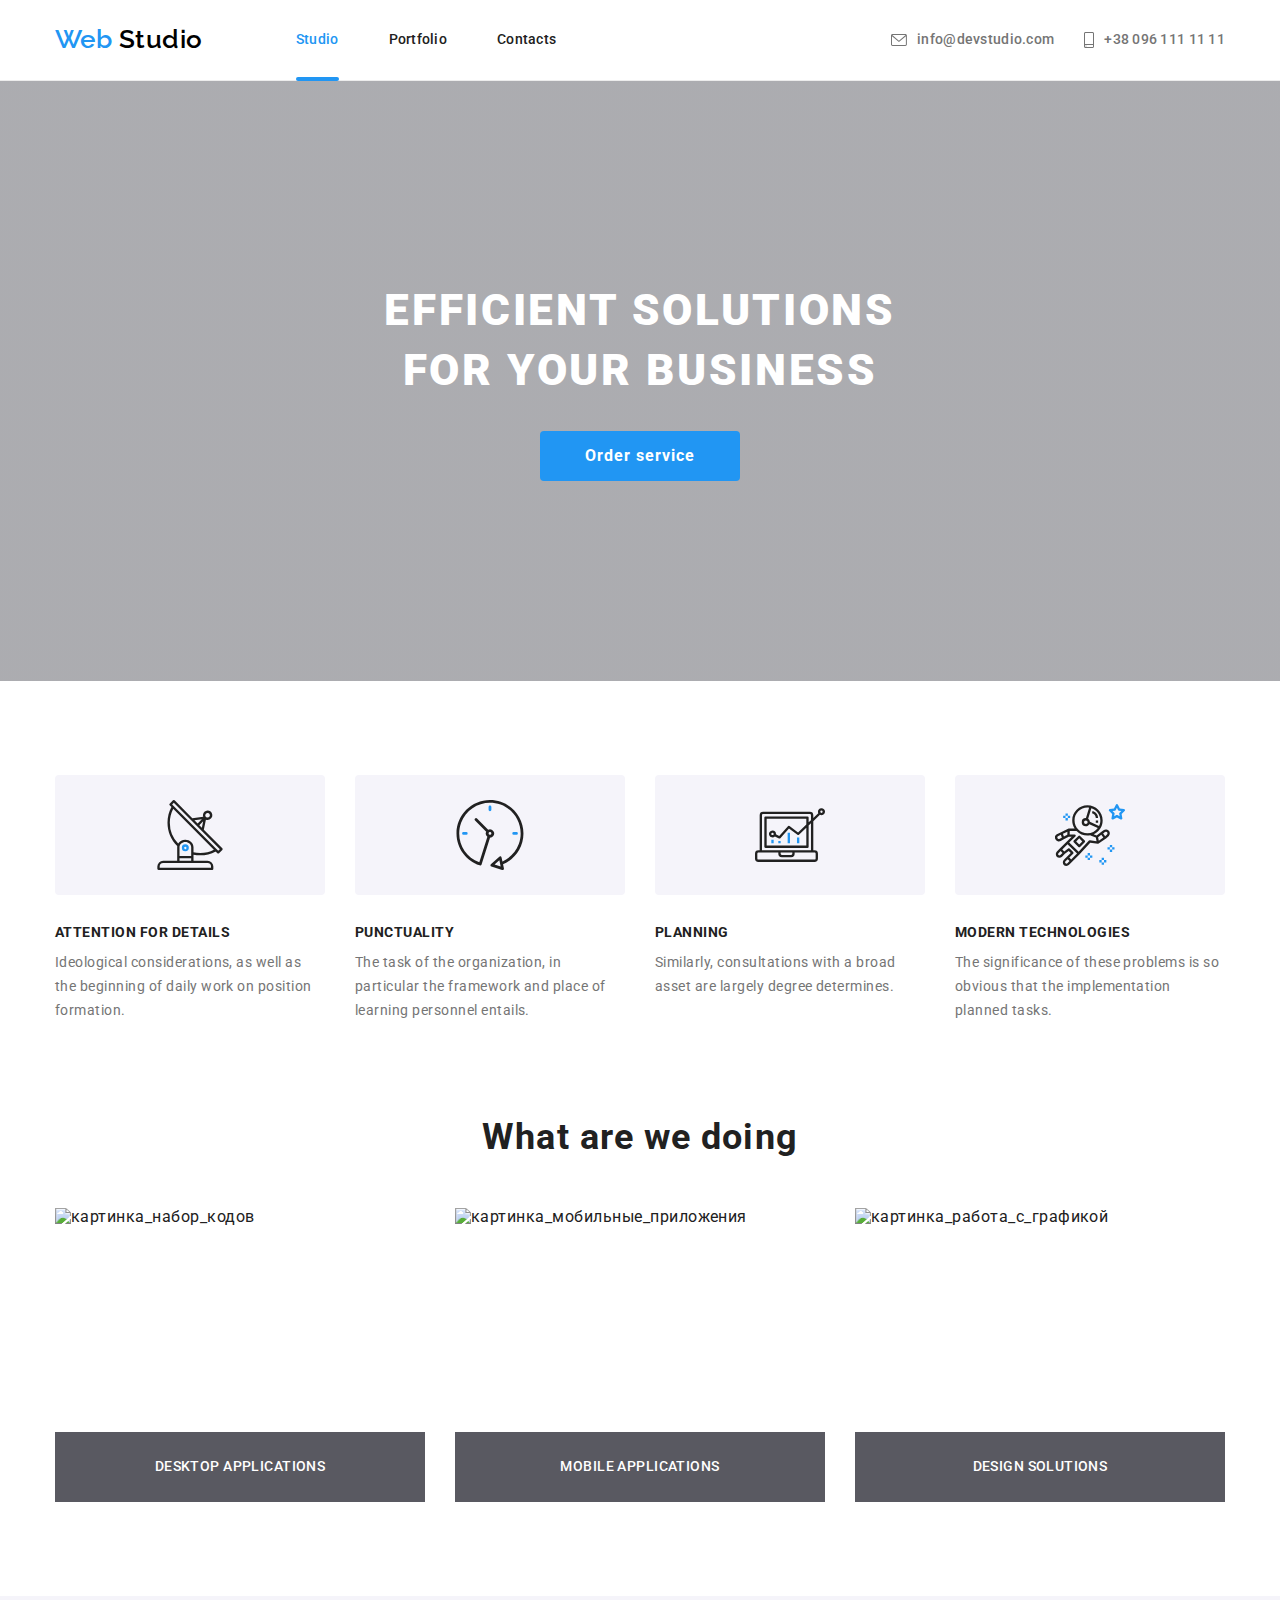
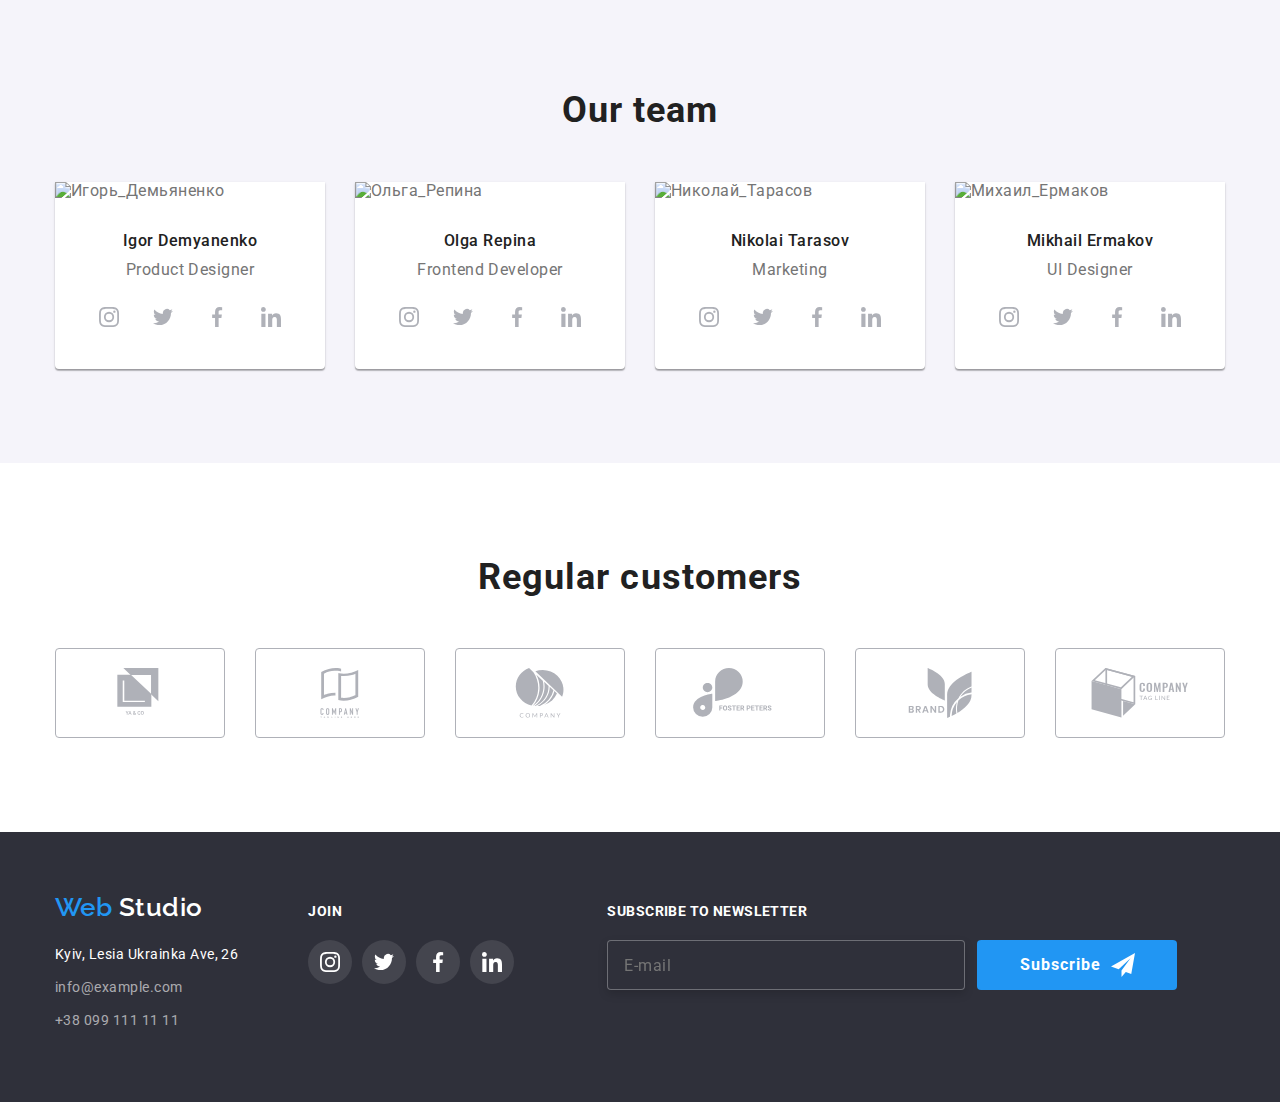
==== commit afd9bfd3: "translate to English" ====
--- a/index.html
+++ b/index.html
@@ -1,559 +1,826 @@
 <!DOCTYPE html>
 <html lang="ru">
-<head>
-    <meta charset="UTF-8">
-    <meta name="viewport" content="width=device-width, initial-scale=1.0">
+  <head>
+    <meta charset="UTF-8" />
+    <meta name="viewport" content="width=device-width, initial-scale=1.0" />
     <title>Главная</title>
-    <link rel="preconnect" href="https://fonts.gstatic.com">
-    <link href="https://fonts.googleapis.com/css2?family=Raleway:wght@700&family=Roboto:wght@400;500;700;900&display=swap" 
-    rel="stylesheet">
-    <link rel="stylesheet" href="https://cdnjs.cloudflare.com/ajax/libs/modern-normalize/1.0.0/modern-normalize.min.css">
-    <link rel="stylesheet" href="./css/main.min.css">
-   
-    
-</head>
-
-
-<body class="page"> 
-    <!-- шапка сайта --> 
-    <header class="page-header"> 
-        <div class="container ">
-       <nav class="main-nav">
-        <a href="./index.html" class="logo">Web<span class="logo-nav">Studio</span></a>
-         <button class="menu--btn" 
-         type="button" 
-         data-menu-button
-         aria-controls="menu-container"
-         aria-expanded="false">
-             <svg  width='40px' height='40px' aria-label="menu switch">
-                 <use class="icon-menu" href="./img/icons/symbol-defs.svg#icon-menu_40px"></use>
-                 <use class="icon-cross" href="./img/icons/symbol-defs.svg#icon-close_40px"></use>
-             </svg>
-         </button>
-         <div 
-         class="main-nav__menu" 
-         data-menu
-         id="menu-container">
-          <ul class="site-nav__list list">
-             <li class="site-nav__item">
-                 <a class="site-nav__link current" href="./index.html" > Студия </a></li>
-             <li class="site-nav__item">
-                 <a class="site-nav__link" href="./portfolio.html" >Портфолио</a></li>
+    <link rel="preconnect" href="https://fonts.gstatic.com" />
+    <link
+      href="https://fonts.googleapis.com/css2?family=Raleway:wght@700&family=Roboto:wght@400;500;700;900&display=swap"
+      rel="stylesheet"
+    />
+    <link
+      rel="stylesheet"
+      href="https://cdnjs.cloudflare.com/ajax/libs/modern-normalize/1.0.0/modern-normalize.min.css"
+    />
+    <link rel="stylesheet" href="./css/main.min.css" />
+  </head>
+
+  <body class="page">
+    <!-- шапка сайта -->
+    <header class="page-header">
+      <div class="container">
+        <nav class="main-nav">
+          <a href="./index.html" class="logo">
+            Web
+            <span class="logo-nav">Studio</span>
+          </a>
+          <button
+            class="menu--btn"
+            type="button"
+            data-menu-button
+            aria-controls="menu-container"
+            aria-expanded="false"
+          >
+            <svg width="40px" height="40px" aria-label="menu switch">
+              <use
+                class="icon-menu"
+                href="./img/icons/symbol-defs.svg#icon-menu_40px"
+              ></use>
+              <use
+                class="icon-cross"
+                href="./img/icons/symbol-defs.svg#icon-close_40px"
+              ></use>
+            </svg>
+          </button>
+          <div class="main-nav__menu" data-menu id="menu-container">
+            <ul class="site-nav__list list">
               <li class="site-nav__item">
-                  <a href="" class="site-nav__link">Контакты</a></li>
-         </ul>
-        <address class="site-nav__address">
-             <a class="address__link" href="mailto:info@example.com"> 
-                <svg class="address__icon" width='16px' height='12px'>
-                <use href="./img/icons/symbol-defs.svg#icon-envelope"></use>
-            </svg>
-            info@devstudio.com </a>
-
-            <a class="address__link" href="tel:+380991111111">
-                <svg class="address__icon" width='10px' height='16px'>
-                    <use href="./img/icons/symbol-defs.svg#icon-tel"></use>
-                </svg>
-                +38 096 111 11 11</a>  
-
-        </address></div>
-    </nav>  
-</div> 
-   </header>
+                <a class="site-nav__link current" href="./index.html">Studio</a>
+              </li>
+              <li class="site-nav__item">
+                <a class="site-nav__link" href="./portfolio.html">Portfolio</a>
+              </li>
+              <li class="site-nav__item">
+                <a href="" class="site-nav__link">Contacts</a>
+              </li>
+            </ul>
+            <address class="site-nav__address">
+              <a class="address__link" href="mailto:info@example.com">
+                <svg class="address__icon" width="16px" height="12px">
+                  <use href="./img/icons/symbol-defs.svg#icon-envelope"></use>
+                </svg>
+                info@devstudio.com
+              </a>
+
+              <a class="address__link" href="tel:+380991111111">
+                <svg class="address__icon" width="10px" height="16px">
+                  <use href="./img/icons/symbol-defs.svg#icon-tel"></use>
+                </svg>
+                +38 096 111 11 11
+              </a>
+            </address>
+          </div>
+        </nav>
+      </div>
+    </header>
     <main>
-     <!--предложение -->
-   
-        <section class="hero ">
-            <h1 class="hero__title">Эффективные решения <br> для вашего бизнеса</h1>
-             <button  data-modal-open type="button" class="button "> Заказать услугу</button>
-        </section>
-     
-
-    <!-- нашы обьязаности -->
-    <section class="section">
+      <!--предложение -->
+
+      <section class="hero">
+        <h1 class="hero__title">
+          EFFICIENT SOLUTIONS
+
+          <br />
+          FOR YOUR BUSINESS
+        </h1>
+        <button data-modal-open type="button" class="button">
+          Order service
+        </button>
+      </section>
+
+      <!-- нашы обьязаности -->
+      <section class="section">
         <div class="container feature">
-            <h2 class="visually-hidden">Нашы обьязаности</h2>
-            <ul class="feature__list">
-                <li class="feature__list-item "><div class="feature__icon-container">
-                    <svg  width='70px' height='70px'>
-                        <use href="./img/icons/symbol-defs.svg#icon-antenna"></use>
-                    </svg>
-                </div>
-                    <h3 class="feature__list-title">Внимание к деталям</h3>
-                    <p class="feature__list-text">Идейные соображения, а также начало повседневной работы по формированию позиции.</p>
-                </li>
-                <li class="feature__list-item"><div class="feature__icon-container">
-                    <svg  width='70px' height='70px'>
-                        <use href="./img/icons/symbol-defs.svg#icon-clock"></use>
-                    </svg>
-                </div>
-                    <h3 class="feature__list-title">Пунктуальность</h3>
-                    <p class="feature__list-text">Задача организации, в особенности же рамки и место обучения кадров влечет за собой.</p>
-                </li>
-                <li class="feature__list-item"><div class="feature__icon-container">
-                    <svg  width='70px' height='70px'>
-                        <use href="./img/icons/symbol-defs.svg#icon-diagram"></use>
-                    </svg>
-                </div>
-                    <h3 class="feature__list-title">Планирование</h3>
-                    <p class="feature__list-text">Равным образом консультация с широким активом в значительной степени обуславливает.</p>
-                </li>
-                <li class="feature__list-item "><div class="feature__icon-container">
-                    <svg  width='70px' height='70px'>
-                        <use href="./img/icons/symbol-defs.svg#icon-astronaut"></use>
-                    </svg>
-                </div>
-                    <h3 class="feature__list-title">Современные технологии</h3>
-                    <p class="feature__list-text">Значимость этих проблем настолько очевидна, что реализация плановых заданий.</p>
-                </li>
-            </ul>
-        </div> 
-        
-        
-        <div class="container service ">
-            <h2 class="section__title">Чем мы занимаемся</h2>
-            <ul class="service__list">
-                <li class="service__list-item">
-                    <picture>
-                        <source srcset="./img/index/coding.webp 1x, ./img/index/coding_x2.webp 2x" type="image/webp">
-                        <img class="service__image" 
-                        src="./img/index/coding.jpg" 
-                        alt=" картинка_набор_кодов"
-                        width="370" height="294"
-                            srcset="./img/index/coding_x2.jpg 2x">
-                    </picture>
-                    <div class="service__label">
-                        <p class="service__label-title">Десктопные приложения</p>
-                    </div> 
-                </li>
-                <li class="service__list-item">
-                    <picture>
-                        <source srcset=" ./img/index/mobile_app.webp 1x, ./img/index/mobile_app_x2.webp 2x" type="image/webp">
-                        <img class="service__image" 
-                        src="./img/index/mobile_app.jpg" 
-                        alt="картинка_мобильные_приложения"
-                        width="370" height="294"
-                            srcset="./img/index/mobile_app_x2.jpg 2x">
-                    </picture>
-                     <div class="service__label">
-                         <p class="service__label-title">Мобильные приложения</p>
-                     </div> 
-                </li>
-                <li class="service__list-item">
-                    <picture>
-                        <source srcset="./img/index/graphics.webp 1x, ./img/index/graphics_x2.webp 2x" type="image/webp">
-                        <img class="service__image" 
-                        src="./img/index/graphics.jpg" 
-                        alt="картинка_работа_с_графикой"
-                        width="370" height="294"
-                            srcset="./img/index/graphics_x2.jpg 2x">
-                    </picture>
-                     <div class="service__label">
-                         <p class="service__label-title">Дизайнерские решения</p>
-                     </div>
-                </li>
-            </ul>
+          <h2 class="visually-hidden">Our responsibilities</h2>
+          <ul class="feature__list">
+            <li class="feature__list-item">
+              <div class="feature__icon-container">
+                <svg width="70px" height="70px">
+                  <use href="./img/icons/symbol-defs.svg#icon-antenna"></use>
+                </svg>
+              </div>
+              <h3 class="feature__list-title">Attention for details</h3>
+              <p class="feature__list-text">
+                Ideological considerations, as well as the beginning of daily
+                work on position formation.
+              </p>
+            </li>
+            <li class="feature__list-item">
+              <div class="feature__icon-container">
+                <svg width="70px" height="70px">
+                  <use href="./img/icons/symbol-defs.svg#icon-clock"></use>
+                </svg>
+              </div>
+              <h3 class="feature__list-title">Punctuality</h3>
+              <p class="feature__list-text">
+                The task of the organization, in particular the framework and
+                place of learning personnel entails.
+              </p>
+            </li>
+            <li class="feature__list-item">
+              <div class="feature__icon-container">
+                <svg width="70px" height="70px">
+                  <use href="./img/icons/symbol-defs.svg#icon-diagram"></use>
+                </svg>
+              </div>
+              <h3 class="feature__list-title">Planning</h3>
+              <p class="feature__list-text">
+                Similarly, consultations with a broad asset are largely degree
+                determines.
+              </p>
+            </li>
+            <li class="feature__list-item">
+              <div class="feature__icon-container">
+                <svg width="70px" height="70px">
+                  <use href="./img/icons/symbol-defs.svg#icon-astronaut"></use>
+                </svg>
+              </div>
+              <h3 class="feature__list-title">Modern technologies</h3>
+              <p class="feature__list-text">
+                The significance of these problems is so obvious that the
+                implementation planned tasks.
+              </p>
+            </li>
+          </ul>
         </div>
-    </section>
-
-    <!-- наша команда -->
-    
-     <section class="section team">
+
+        <div class="container service">
+          <h2 class="section__title">What are we doing</h2>
+          <ul class="service__list">
+            <li class="service__list-item">
+              <picture>
+                <source
+                  srcset="
+                    ./img/index/coding.webp    1x,
+                    ./img/index/coding_x2.webp 2x
+                  "
+                  type="image/webp"
+                />
+                <img
+                  class="service__image"
+                  src="./img/index/coding.jpg"
+                  alt=" картинка_набор_кодов"
+                  width="370"
+                  height="294"
+                  srcset="./img/index/coding_x2.jpg 2x"
+                />
+              </picture>
+              <div class="service__label">
+                <p class="service__label-title">Desktop Applications</p>
+              </div>
+            </li>
+            <li class="service__list-item">
+              <picture>
+                <source
+                  srcset="
+                    ./img/index/mobile_app.webp    1x,
+                    ./img/index/mobile_app_x2.webp 2x
+                  "
+                  type="image/webp"
+                />
+                <img
+                  class="service__image"
+                  src="./img/index/mobile_app.jpg"
+                  alt="картинка_мобильные_приложения"
+                  width="370"
+                  height="294"
+                  srcset="./img/index/mobile_app_x2.jpg 2x"
+                />
+              </picture>
+              <div class="service__label">
+                <p class="service__label-title">Mobile applications</p>
+              </div>
+            </li>
+            <li class="service__list-item">
+              <picture>
+                <source
+                  srcset="
+                    ./img/index/graphics.webp    1x,
+                    ./img/index/graphics_x2.webp 2x
+                  "
+                  type="image/webp"
+                />
+                <img
+                  class="service__image"
+                  src="./img/index/graphics.jpg"
+                  alt="картинка_работа_с_графикой"
+                  width="370"
+                  height="294"
+                  srcset="./img/index/graphics_x2.jpg 2x"
+                />
+              </picture>
+              <div class="service__label">
+                <p class="service__label-title">Design solutions</p>
+              </div>
+            </li>
+          </ul>
+        </div>
+      </section>
+
+      <!-- наша команда -->
+
+      <section class="section team">
         <div class="container">
-         <h2 class="section__title team">Наша команда</h2>
-         <ul class="team__list" >
-             <li class="team__list-card">
-                  <!-- Игорь Демяненко -->
-                 <picture>
-                     
-                    <!-- WEBP -->
-                    <source srcset="./img/index/ihor_des.webp 1x, ./img/index/ihor_des_x2.webp 2x" type="image/webp" 
-                    media="(min-width: 1200px)">
-                    <source srcset="./img/index/ihor_tab.webp 1x, ./img/index/ihor_tab_x2.webp 2x"  type="image/webp"
-                    media="(min-width: 768px)">
-                     <source srcset="./img/index/ihor.webp 1x, ./img/index/ihor_x2.webp 2x" type="image/webp"
-                     media="(max-width: 767px)">
-
-                    <source srcset="./img/index/ihor_des.jpg 1x, ./img/index/ihor_des_x2.jpg 2x" type="image/webp" 
-                    media="(min-width: 1200px)">
-                    <source srcset="./img/index/ihor_tab.jpg 1x, ./img/index/ihor_tab_x2.jpg 2x" type="image/webp" 
-                    media="(min-width: 768px)">
-                    <source srcset="./img/index/ihor.jpg 1x, ./img/index/ihor_x2.jpg 2x" type="image/webp" 
-                    media="(max-width: 767px)">
-                    <img  src="./img/index/ihor.jpg" 
-                    alt="Игорь_Демьяненко" 
-                    srcset="./img/index/ihor_x2.jpg 2x">
-                 </picture>
-                 <div class="team__description">
-                     <h3 class="description__name">Игорь Демьяненко</h3>
-                     <p class="description__position">Product Designer</p>
-                     <ul class="description__social-list">
-                         <li>
-                             <a class="description__social-link" href="">
-                             <svg  width='20px' height='20px'>
-                                 <use href="./img/icons/symbol-defs.svg#icon-instagram"></use>
-                             </svg>
-                            </a>
-                         </li>
-                         <li>
-                             <a class="description__social-link" href="">
-                             <svg  width='20px' height='20px'>
-                                 <use href="./img/icons/symbol-defs.svg#icon-twitter"></use>
-                             </svg>
-                            </a>
-                         </li>
-                         <li>
-                             <a class="description__social-link" href="">
-                             <svg  width='20px' height='20px'>
-                                 <use href="./img/icons/symbol-defs.svg#icon-facebook"></use>
-                             </svg>
-                            </a>
-                         </li>
-                         <li>
-                             <a class="description__social-link" href="">
-                             <svg  width='20px' height='20px'>
-                                 <use href="./img/icons/symbol-defs.svg#icon-linkedin"></use>
-                             </svg>
-                            </a>
-                         </li>
-                     </ul>
-                </div>
-                 
-             </li>
-             <li class="team__list-card">
-                  <!-- Ольга Репина -->
-                     <picture>
-
-                        <!-- WEBP -->
-                        <source srcset="./img/index/olga_des.webp 1x, ./img/index/olga_des_x2.webp 2x"  type="image/webp"
-                         media="(min-width: 1200px)">
-                        <source srcset="./img/index/olga_tab.webp 1x, ./img/index/olga_tab_x2.webp 2x" type="image/webp"
-                         media="(min-width: 768px)">
-                        <source srcset="./img/index/olga.webp 1x, ./img/index/olga_x2.webp 2x" type="image/webp"
-                         media="(max-width: 767px)">
-                        
-                        <source srcset="./img/index/olga_des.jpg 1x, ./img/index/olga_des_x2.jpg 2x" type="image/webp"
-                         media="(min-width: 1200px)">
-                        <source srcset="./img/index/olga_tab.jpg 1x, ./img/index/olga_tab_x2.jpg 2x" type="image/webp"
-                         media="(min-width: 768px)">
-                        <source srcset="./img/index/olga.jpg 1x, ./img/index/olga_x2.jpg 2x" type="image/webp"
-                         media="(max-width: 767px)">
-                        <img  src="./img/index/olga.jpg"
-                         alt="Ольга_Репина" 
-                         srcset="./img/index/olga_x2.jpg 2x">
-                     </picture>
-                     <div class="team__description">
-                      <h3 class="description__name">Ольга Репина</h3>
-                      <p class="description__position">Frontend Developer</p>
-                      <ul class="description__social-list">
-                        <li>
-                            <a class="description__social-link" href="">
-                            <svg  width='20px' height='20px'>
-                                <use href="./img/icons/symbol-defs.svg#icon-instagram"></use>
-                            </svg>
-                           </a>
-                        </li>
-                        <li>
-                            <a class="description__social-link" href="">
-                            <svg  width='20px' height='20px'>
-                                <use href="./img/icons/symbol-defs.svg#icon-twitter"></use>
-                            </svg>
-                           </a>
-                        </li>
-                        <li>
-                            <a class="description__social-link" href="">
-                            <svg  width='20px' height='20px'>
-                                <use href="./img/icons/symbol-defs.svg#icon-facebook"></use>
-                            </svg>
-                           </a>
-                        </li>
-                        <li>
-                            <a class="description__social-link" href="">
-                            <svg  width='20px' height='20px'>
-                                <use href="./img/icons/symbol-defs.svg#icon-linkedin"></use>
-                            </svg>
-                           </a>
-                        </li>
-                    </ul>
-                    </div>
-             </li>
-             <li class="team__list-card"> 
-                  <!-- Николай Тарасов -->
-                <picture>
-
-                    <!-- WEBP -->
-                     <source srcset="./img/index/nickolai_des.webp 1x, ./img/index/nickolai_des_x2.webp 2x" type="image/webp"
-                      media="(min-width: 1200px)">
-                     <source srcset="./img/index/nickolai_tab.webp 1x, ./img/index/nickolai_tab_x2.webp 2x" type="image/webp"
-                      media="(min-width: 768px)">
-                    <source srcset="./img/index/nickolai.webp 1x, ./img/index/nickolai_x2.webp 2x" type="image/webp"
-                     media="(max-width: 767px)">
-
-                     <source srcset="./img/index/nickolai_des.jpg 1x, ./img/index/nickolai_des_x2.jpg 2x" type="image/webp"
-                      media="(min-width: 1200px)">
-                     <source srcset="./img/index/nickolai_tab.jpg 1x, ./img/index/nickolai_tab_x2.jpg 2x" type="image/webp"
-                      media="(min-width: 768px)">
-                     <source srcset="./img/index/nickolai.jpg 1x, ./img/index/nickolai_x2.jpg 2x" type="image/webp"
-                      media="(max-width: 767px)">
-                    <img src="./img/index/nickolai.jpg" 
-                    alt="Николай_Тарасов" 
-                    srcset="./img/index/nickolai_x2.jpg 2x">
-                </picture>
-                 <div class="team__description">
-                     <h3 class="description__name">Николай Тарасов</h3>
-                     <p class="description__position">Marketing</p>
-                     <ul class="description__social-list">
-                        <li>
-                            <a class="description__social-link" href="">
-                            <svg  width='20px' height='20px'>
-                                <use href="./img/icons/symbol-defs.svg#icon-instagram"></use>
-                            </svg>
-                           </a>
-                        </li>
-                        <li>
-                            <a class="description__social-link" href="">
-                            <svg  width='20px' height='20px'>
-                                <use href="./img/icons/symbol-defs.svg#icon-twitter"></use>
-                            </svg>
-                           </a>
-                        </li>
-                        <li>
-                            <a class="description__social-link" href="">
-                            <svg  width='20px' height='20px'>
-                                <use href="./img/icons/symbol-defs.svg#icon-facebook"></use>
-                            </svg>
-                           </a>
-                        </li>
-                        <li>
-                            <a class="description__social-link" href="">
-                            <svg  width='20px' height='20px'>
-                                <use href="./img/icons/symbol-defs.svg#icon-linkedin"></use>
-                            </svg>
-                           </a>
-                        </li>
-                    </ul>
-                </div>
-                 
-             </li>
-              <li class="team__list-card">
-                 <!-- Михаил Ермаков -->
-                 <picture>
-
-                     <!-- WEBP -->
-                    <source srcset="./img/index/mihail_des.webp 1x, ./img/index/mihail_des_x2.webp 2x" type="image/webp"
-                     media="(min-width: 1200px)">
-                    <source srcset="./img/index/mihail_tab.webp 1x, ./img/index/mihail_tab_x2.webp 2x" type="image/webp"
-                     media="(min-width: 768px)">
-                    <source srcset="./img/index/mihail.webp 1x, ./img/index/mihail_x2.webp 2x" type="image/webp"
-                     media="(max-width: 767px)">
-            
-                    <source srcset="./img/index/mihail_des.jpg 1x, ./img/index/mihail_des_x2.jpg 2x" type="image/webp"
-                     media="(min-width: 1200px)">
-                    <source srcset="./img/index/mihail_tab.jpg 1x, ./img/index/mihail_tab_x2.jpg 2x" type="image/webp"
-                     media="(min-width: 768px)">
-                    <source srcset="./img/index/mihail.jpg 1x, ./img/index/mihail_x2.jpg 2x" type="image/webp"
-                     media="(max-width: 767px)">
-                    <img src="./img/index/mihail.jpg" 
-                    alt="Михаил_Ермаков" 
-                    srcset="./img/index/mihail_x2.jpg 2x">
-                 </picture>
-                 <div class="team__description">
-                     <h3 class="description__name">Михаил Ермаков</h3>
-                     <p class="description__position">UI Designer</p>
-                     <ul class="description__social-list">
-                        <li>
-                            <a class="description__social-link" href="">
-                            <svg  width='20px' height='20px'>
-                                <use href="./img/icons/symbol-defs.svg#icon-instagram"></use>
-                            </svg>
-                           </a>
-                        </li>
-                        <li>
-                            <a class="description__social-link" href="">
-                            <svg  width='20px' height='20px'>
-                                <use href="./img/icons/symbol-defs.svg#icon-twitter"></use>
-                            </svg>
-                           </a>
-                        </li>
-                        <li>
-                            <a class="description__social-link" href="">
-                            <svg  width='20px' height='20px'>
-                                <use href="./img/icons/symbol-defs.svg#icon-facebook"></use>
-                            </svg>
-                           </a>
-                        </li>
-                        <li>
-                            <a class="description__social-link" href="">
-                            <svg  width='20px' height='20px'>
-                                <use href="./img/icons/symbol-defs.svg#icon-linkedin"></use>
-                            </svg>
-                           </a>
-                        </li>
-                    </ul>
-                </div>
-             </li>
-         </ul>
+          <h2 class="section__title team">Our team</h2>
+          <ul class="team__list">
+            <li class="team__list-card">
+              <!-- Игорь Демяненко -->
+              <picture>
+                <!-- WEBP -->
+                <source
+                  srcset="
+                    ./img/index/ihor_des.webp    1x,
+                    ./img/index/ihor_des_x2.webp 2x
+                  "
+                  type="image/webp"
+                  media="(min-width: 1200px)"
+                />
+                <source
+                  srcset="
+                    ./img/index/ihor_tab.webp    1x,
+                    ./img/index/ihor_tab_x2.webp 2x
+                  "
+                  type="image/webp"
+                  media="(min-width: 768px)"
+                />
+                <source
+                  srcset="./img/index/ihor.webp 1x, ./img/index/ihor_x2.webp 2x"
+                  type="image/webp"
+                  media="(max-width: 767px)"
+                />
+
+                <source
+                  srcset="
+                    ./img/index/ihor_des.jpg    1x,
+                    ./img/index/ihor_des_x2.jpg 2x
+                  "
+                  type="image/webp"
+                  media="(min-width: 1200px)"
+                />
+                <source
+                  srcset="
+                    ./img/index/ihor_tab.jpg    1x,
+                    ./img/index/ihor_tab_x2.jpg 2x
+                  "
+                  type="image/webp"
+                  media="(min-width: 768px)"
+                />
+                <source
+                  srcset="./img/index/ihor.jpg 1x, ./img/index/ihor_x2.jpg 2x"
+                  type="image/webp"
+                  media="(max-width: 767px)"
+                />
+                <img
+                  src="./img/index/ihor.jpg"
+                  alt="Игорь_Демьяненко"
+                  srcset="./img/index/ihor_x2.jpg 2x"
+                />
+              </picture>
+              <div class="team__description">
+                <h3 class="description__name">Igor Demyanenko</h3>
+                <p class="description__position">Product Designer</p>
+                <ul class="description__social-list">
+                  <li>
+                    <a class="description__social-link" href="">
+                      <svg width="20px" height="20px">
+                        <use
+                          href="./img/icons/symbol-defs.svg#icon-instagram"
+                        ></use>
+                      </svg>
+                    </a>
+                  </li>
+                  <li>
+                    <a class="description__social-link" href="">
+                      <svg width="20px" height="20px">
+                        <use
+                          href="./img/icons/symbol-defs.svg#icon-twitter"
+                        ></use>
+                      </svg>
+                    </a>
+                  </li>
+                  <li>
+                    <a class="description__social-link" href="">
+                      <svg width="20px" height="20px">
+                        <use
+                          href="./img/icons/symbol-defs.svg#icon-facebook"
+                        ></use>
+                      </svg>
+                    </a>
+                  </li>
+                  <li>
+                    <a class="description__social-link" href="">
+                      <svg width="20px" height="20px">
+                        <use
+                          href="./img/icons/symbol-defs.svg#icon-linkedin"
+                        ></use>
+                      </svg>
+                    </a>
+                  </li>
+                </ul>
+              </div>
+            </li>
+            <li class="team__list-card">
+              <!-- Ольга Репина -->
+              <picture>
+                <!-- WEBP -->
+                <source
+                  srcset="
+                    ./img/index/olga_des.webp    1x,
+                    ./img/index/olga_des_x2.webp 2x
+                  "
+                  type="image/webp"
+                  media="(min-width: 1200px)"
+                />
+                <source
+                  srcset="
+                    ./img/index/olga_tab.webp    1x,
+                    ./img/index/olga_tab_x2.webp 2x
+                  "
+                  type="image/webp"
+                  media="(min-width: 768px)"
+                />
+                <source
+                  srcset="./img/index/olga.webp 1x, ./img/index/olga_x2.webp 2x"
+                  type="image/webp"
+                  media="(max-width: 767px)"
+                />
+
+                <source
+                  srcset="
+                    ./img/index/olga_des.jpg    1x,
+                    ./img/index/olga_des_x2.jpg 2x
+                  "
+                  type="image/webp"
+                  media="(min-width: 1200px)"
+                />
+                <source
+                  srcset="
+                    ./img/index/olga_tab.jpg    1x,
+                    ./img/index/olga_tab_x2.jpg 2x
+                  "
+                  type="image/webp"
+                  media="(min-width: 768px)"
+                />
+                <source
+                  srcset="./img/index/olga.jpg 1x, ./img/index/olga_x2.jpg 2x"
+                  type="image/webp"
+                  media="(max-width: 767px)"
+                />
+                <img
+                  src="./img/index/olga.jpg"
+                  alt="Ольга_Репина"
+                  srcset="./img/index/olga_x2.jpg 2x"
+                />
+              </picture>
+              <div class="team__description">
+                <h3 class="description__name">Olga Repina</h3>
+                <p class="description__position">Frontend Developer</p>
+                <ul class="description__social-list">
+                  <li>
+                    <a class="description__social-link" href="">
+                      <svg width="20px" height="20px">
+                        <use
+                          href="./img/icons/symbol-defs.svg#icon-instagram"
+                        ></use>
+                      </svg>
+                    </a>
+                  </li>
+                  <li>
+                    <a class="description__social-link" href="">
+                      <svg width="20px" height="20px">
+                        <use
+                          href="./img/icons/symbol-defs.svg#icon-twitter"
+                        ></use>
+                      </svg>
+                    </a>
+                  </li>
+                  <li>
+                    <a class="description__social-link" href="">
+                      <svg width="20px" height="20px">
+                        <use
+                          href="./img/icons/symbol-defs.svg#icon-facebook"
+                        ></use>
+                      </svg>
+                    </a>
+                  </li>
+                  <li>
+                    <a class="description__social-link" href="">
+                      <svg width="20px" height="20px">
+                        <use
+                          href="./img/icons/symbol-defs.svg#icon-linkedin"
+                        ></use>
+                      </svg>
+                    </a>
+                  </li>
+                </ul>
+              </div>
+            </li>
+            <li class="team__list-card">
+              <!-- Николай Тарасов -->
+              <picture>
+                <!-- WEBP -->
+                <source
+                  srcset="
+                    ./img/index/nickolai_des.webp    1x,
+                    ./img/index/nickolai_des_x2.webp 2x
+                  "
+                  type="image/webp"
+                  media="(min-width: 1200px)"
+                />
+                <source
+                  srcset="
+                    ./img/index/nickolai_tab.webp    1x,
+                    ./img/index/nickolai_tab_x2.webp 2x
+                  "
+                  type="image/webp"
+                  media="(min-width: 768px)"
+                />
+                <source
+                  srcset="
+                    ./img/index/nickolai.webp    1x,
+                    ./img/index/nickolai_x2.webp 2x
+                  "
+                  type="image/webp"
+                  media="(max-width: 767px)"
+                />
+
+                <source
+                  srcset="
+                    ./img/index/nickolai_des.jpg    1x,
+                    ./img/index/nickolai_des_x2.jpg 2x
+                  "
+                  type="image/webp"
+                  media="(min-width: 1200px)"
+                />
+                <source
+                  srcset="
+                    ./img/index/nickolai_tab.jpg    1x,
+                    ./img/index/nickolai_tab_x2.jpg 2x
+                  "
+                  type="image/webp"
+                  media="(min-width: 768px)"
+                />
+                <source
+                  srcset="
+                    ./img/index/nickolai.jpg    1x,
+                    ./img/index/nickolai_x2.jpg 2x
+                  "
+                  type="image/webp"
+                  media="(max-width: 767px)"
+                />
+                <img
+                  src="./img/index/nickolai.jpg"
+                  alt="Николай_Тарасов"
+                  srcset="./img/index/nickolai_x2.jpg 2x"
+                />
+              </picture>
+              <div class="team__description">
+                <h3 class="description__name">Nikolai Tarasov</h3>
+                <p class="description__position">Marketing</p>
+                <ul class="description__social-list">
+                  <li>
+                    <a class="description__social-link" href="">
+                      <svg width="20px" height="20px">
+                        <use
+                          href="./img/icons/symbol-defs.svg#icon-instagram"
+                        ></use>
+                      </svg>
+                    </a>
+                  </li>
+                  <li>
+                    <a class="description__social-link" href="">
+                      <svg width="20px" height="20px">
+                        <use
+                          href="./img/icons/symbol-defs.svg#icon-twitter"
+                        ></use>
+                      </svg>
+                    </a>
+                  </li>
+                  <li>
+                    <a class="description__social-link" href="">
+                      <svg width="20px" height="20px">
+                        <use
+                          href="./img/icons/symbol-defs.svg#icon-facebook"
+                        ></use>
+                      </svg>
+                    </a>
+                  </li>
+                  <li>
+                    <a class="description__social-link" href="">
+                      <svg width="20px" height="20px">
+                        <use
+                          href="./img/icons/symbol-defs.svg#icon-linkedin"
+                        ></use>
+                      </svg>
+                    </a>
+                  </li>
+                </ul>
+              </div>
+            </li>
+            <li class="team__list-card">
+              <!-- Михаил Ермаков -->
+              <picture>
+                <!-- WEBP -->
+                <source
+                  srcset="
+                    ./img/index/mihail_des.webp    1x,
+                    ./img/index/mihail_des_x2.webp 2x
+                  "
+                  type="image/webp"
+                  media="(min-width: 1200px)"
+                />
+                <source
+                  srcset="
+                    ./img/index/mihail_tab.webp    1x,
+                    ./img/index/mihail_tab_x2.webp 2x
+                  "
+                  type="image/webp"
+                  media="(min-width: 768px)"
+                />
+                <source
+                  srcset="
+                    ./img/index/mihail.webp    1x,
+                    ./img/index/mihail_x2.webp 2x
+                  "
+                  type="image/webp"
+                  media="(max-width: 767px)"
+                />
+
+                <source
+                  srcset="
+                    ./img/index/mihail_des.jpg    1x,
+                    ./img/index/mihail_des_x2.jpg 2x
+                  "
+                  type="image/webp"
+                  media="(min-width: 1200px)"
+                />
+                <source
+                  srcset="
+                    ./img/index/mihail_tab.jpg    1x,
+                    ./img/index/mihail_tab_x2.jpg 2x
+                  "
+                  type="image/webp"
+                  media="(min-width: 768px)"
+                />
+                <source
+                  srcset="
+                    ./img/index/mihail.jpg    1x,
+                    ./img/index/mihail_x2.jpg 2x
+                  "
+                  type="image/webp"
+                  media="(max-width: 767px)"
+                />
+                <img
+                  src="./img/index/mihail.jpg"
+                  alt="Михаил_Ермаков"
+                  srcset="./img/index/mihail_x2.jpg 2x"
+                />
+              </picture>
+              <div class="team__description">
+                <h3 class="description__name">Mikhail Ermakov</h3>
+                <p class="description__position">UI Designer</p>
+                <ul class="description__social-list">
+                  <li>
+                    <a class="description__social-link" href="">
+                      <svg width="20px" height="20px">
+                        <use
+                          href="./img/icons/symbol-defs.svg#icon-instagram"
+                        ></use>
+                      </svg>
+                    </a>
+                  </li>
+                  <li>
+                    <a class="description__social-link" href="">
+                      <svg width="20px" height="20px">
+                        <use
+                          href="./img/icons/symbol-defs.svg#icon-twitter"
+                        ></use>
+                      </svg>
+                    </a>
+                  </li>
+                  <li>
+                    <a class="description__social-link" href="">
+                      <svg width="20px" height="20px">
+                        <use
+                          href="./img/icons/symbol-defs.svg#icon-facebook"
+                        ></use>
+                      </svg>
+                    </a>
+                  </li>
+                  <li>
+                    <a class="description__social-link" href="">
+                      <svg width="20px" height="20px">
+                        <use
+                          href="./img/icons/symbol-defs.svg#icon-linkedin"
+                        ></use>
+                      </svg>
+                    </a>
+                  </li>
+                </ul>
+              </div>
+            </li>
+          </ul>
         </div>
-     </section>
-     <section class="section ">
+      </section>
+      <section class="section">
         <div class="container">
-            <h2 class="section__title ">Постоянные клиенты</h2>
-            <ul class="client__list">
-                <li class="client__list-item">
-                    <a class="client__link" href="">
-                    <svg class="client__icon">
-                        <use href="./img/icons/symbol-defs.svg#icon-logo1"></use>
-                    </svg>
-                </a></li>
-                <li class="client__list-item">
-                    <a class="client__link" href="">
-                    <svg class="client__icon">
-                        <use href="./img/icons/symbol-defs.svg#icon-logo2"></use>
-                    </svg>
-                </a></li>
-                <li class="client__list-item">
-                    <a class="client__link" href="">
-                    <svg class="client__icon">
-                        <use href="./img/icons/symbol-defs.svg#icon-logo3"></use>
-                    </svg>
-                </a></li>
-                <li class="client__list-item">
-                    <a class="client__link" href="">
-                    <svg class="client__icon">
-                        <use href="./img/icons/symbol-defs.svg#icon-logo4"></use>
-                    </svg>
-                </a></li>
-                <li class="client__list-item">
-                    <a class="client__link" href="">
-                    <svg class="client__icon">
-                        <use href="./img/icons/symbol-defs.svg#icon-logo5"></use>
-                    </svg>
-                </a></li>
-                <li class="client__list-item">
-                    <a class="client__link" href="">
-                    <svg class="client__icon">
-                        <use href="./img/icons/symbol-defs.svg#icon-logo6"></use>
-                    </svg>
-                </a></li>
-            </ul>
+          <h2 class="section__title">Regular customers</h2>
+          <ul class="client__list">
+            <li class="client__list-item">
+              <a class="client__link" href="">
+                <svg class="client__icon">
+                  <use href="./img/icons/symbol-defs.svg#icon-logo1"></use>
+                </svg>
+              </a>
+            </li>
+            <li class="client__list-item">
+              <a class="client__link" href="">
+                <svg class="client__icon">
+                  <use href="./img/icons/symbol-defs.svg#icon-logo2"></use>
+                </svg>
+              </a>
+            </li>
+            <li class="client__list-item">
+              <a class="client__link" href="">
+                <svg class="client__icon">
+                  <use href="./img/icons/symbol-defs.svg#icon-logo3"></use>
+                </svg>
+              </a>
+            </li>
+            <li class="client__list-item">
+              <a class="client__link" href="">
+                <svg class="client__icon">
+                  <use href="./img/icons/symbol-defs.svg#icon-logo4"></use>
+                </svg>
+              </a>
+            </li>
+            <li class="client__list-item">
+              <a class="client__link" href="">
+                <svg class="client__icon">
+                  <use href="./img/icons/symbol-defs.svg#icon-logo5"></use>
+                </svg>
+              </a>
+            </li>
+            <li class="client__list-item">
+              <a class="client__link" href="">
+                <svg class="client__icon">
+                  <use href="./img/icons/symbol-defs.svg#icon-logo6"></use>
+                </svg>
+              </a>
+            </li>
+          </ul>
         </div>
-    </section>
-    
+      </section>
     </main>
 
     <footer class="page-footer">
-       <div class="container">
-         <div class="page-footer__address-container">
-            <!--Контакты  -->
-            <a href="./index.html" class="logo page-footer__logo">Web<span class="logo-footer">Studio</span> </a>
-            <address class="page-footer__address">
-                <p class="page-footer__address-item"> г. Киев, пр-т Леси Украинки, 26 </p> 
-                <a class="page-footer__address-link" href="mailto:info@example.com" >info@example.com</a> 
-                <a class="page-footer__address-link" href="tel:+380991111111" >+38 099 111 11 11</a>
-           </address> 
+      <div class="container">
+        <div class="page-footer__address-container">
+          <!--Контакты  -->
+          <a href="./index.html" class="logo page-footer__logo">
+            Web
+            <span class="logo-footer">Studio</span>
+          </a>
+          <address class="page-footer__address">
+            <p class="page-footer__address-item">
+              Kyiv, Lesia Ukrainka Ave, 26
+            </p>
+            <a class="page-footer__address-link" href="mailto:info@example.com">
+              info@example.com
+            </a>
+            <a class="page-footer__address-link" href="tel:+380991111111">
+              +38 099 111 11 11
+            </a>
+          </address>
         </div>
-         <div class="page-footer__social-container">
-            <p class="page-footer__title">присоединяйтесь</p>
-         <ul class="page-footer__social-list">
-             <li class="page-footer__social-item">
-                 <a href="" class="page-footer__social-link">
-                     <svg width='20px' height='20px'>
-                         <use href="./img/icons/symbol-defs.svg#icon-instagram"></use>
-                     </svg>
-                 </a>
-             </li>
-             <li class="page-footer__social-item">
-                 <a href="" class="page-footer__social-link">
-                     <svg  width='20px' height='20px'>
-                         <use href="./img/icons/symbol-defs.svg#icon-twitter"></use>
-                     </svg>
-                 </a>
-             </li>
-             <li class="page-footer__social-item">
-                 <a href="" class="page-footer__social-link">
-                     <svg  width='20px' height='20px'>
-                         <use href="./img/icons/symbol-defs.svg#icon-facebook"></use>
-                     </svg>
-                 </a>
-             </li>
-             <li class="page-footer__social-item">
-                 <a href="" class="page-footer__social-link">
-                     <svg  width='20px' height='20px'>
-                         <use href="./img/icons/symbol-defs.svg#icon-linkedin"></use>
-                     </svg>
-                 </a>
-             </li>
-           </ul>
-          </div>
-          <div class="page-footer__subscribe-container">
-              <p class="page-footer__title">Подпишитесь на рассылку</p>
-              <form class="page-footer__subscribe-form">
-                
-                  <label class="page-footer__subscribe-label" for="subscribe"> </label>
-                  <input class="page-footer__subscribe-input" type="text" name="subscribe" placeholder="E-mail">
-                  <button class=" button page-footer__btn" type="submit">Подписаться
-                      <svg class="page-footer__icon" width='24px' height='24px' >
-                          <use href="./img/icons/symbol-defs.svg#icon-send"></use>
-                      </svg>
-                  </button>
-                  
-              </form>
-          </div>
-
+        <div class="page-footer__social-container">
+          <p class="page-footer__title">join</p>
+          <ul class="page-footer__social-list">
+            <li class="page-footer__social-item">
+              <a href="" class="page-footer__social-link">
+                <svg width="20px" height="20px">
+                  <use href="./img/icons/symbol-defs.svg#icon-instagram"></use>
+                </svg>
+              </a>
+            </li>
+            <li class="page-footer__social-item">
+              <a href="" class="page-footer__social-link">
+                <svg width="20px" height="20px">
+                  <use href="./img/icons/symbol-defs.svg#icon-twitter"></use>
+                </svg>
+              </a>
+            </li>
+            <li class="page-footer__social-item">
+              <a href="" class="page-footer__social-link">
+                <svg width="20px" height="20px">
+                  <use href="./img/icons/symbol-defs.svg#icon-facebook"></use>
+                </svg>
+              </a>
+            </li>
+            <li class="page-footer__social-item">
+              <a href="" class="page-footer__social-link">
+                <svg width="20px" height="20px">
+                  <use href="./img/icons/symbol-defs.svg#icon-linkedin"></use>
+                </svg>
+              </a>
+            </li>
+          </ul>
         </div>
+        <div class="page-footer__subscribe-container">
+          <p class="page-footer__title">Subscribe to newsletter</p>
+          <form class="page-footer__subscribe-form">
+            <label class="page-footer__subscribe-label" for="subscribe"></label>
+            <input
+              class="page-footer__subscribe-input"
+              type="text"
+              name="subscribe"
+              placeholder="E-mail"
+            />
+            <button class="button page-footer__btn" type="submit">
+              Subscribe
+              <svg class="page-footer__icon" width="24px" height="24px">
+                <use href="./img/icons/symbol-defs.svg#icon-send"></use>
+              </svg>
+            </button>
+          </form>
+        </div>
+      </div>
     </footer>
 
-
-<div class="backdrop is-hidden" data-modal>
-    <div class="modal">
-        
+    <div class="backdrop is-hidden" data-modal>
+      <div class="modal">
         <button data-modal-close class="close-btn" type="button">
-            <svg  width="18" height="18">
-                <use href="./img/icons/symbol-defs.svg#icon-close"></use>
-            </svg>
+          <svg width="18" height="18">
+            <use href="./img/icons/symbol-defs.svg#icon-close"></use>
+          </svg>
         </button>
         <form class="modal__form">
-            <h3 class="modal__title">Оставьте свои данные, мы вам перезвоним</h3>
-            <div class="modal__form-field">
-                <label class="modal__form-label" for="user-name">Имя</label>
-            <input class="modal__form-input" type="text" name="user-name" id="user-name">
+          <h3 class="modal__title">
+            Leave your details, we will call you back
+          </h3>
+          <div class="modal__form-field">
+            <label class="modal__form-label" for="user-name">Name</label>
+            <input
+              class="modal__form-input"
+              type="text"
+              name="user-name"
+              id="user-name"
+            />
             <svg class="modal__input-icon" width="18" height="18">
-                <use href="./img/icons/symbol-defs.svg#icon-person"></use>
-            </svg>
-            </div>
-          <div class="modal__form-field">
-            <label class="modal__form-label" for="tel">Телефон</label>
-            <input class="modal__form-input" type="tel" name="tel" id="tel">
-            <svg class="modal__input-icon" width="18" height="18">
-                <use href="./img/icons/symbol-defs.svg#icon-phone"></use>
+              <use href="./img/icons/symbol-defs.svg#icon-person"></use>
             </svg>
           </div>
           <div class="modal__form-field">
-              <label class="modal__form-label" for="email">Почта</label>
-              <input class="modal__form-input" type="email" name="email" id="email">
-              <svg class="modal__input-icon" width="18" height="18">
-                  <use href="./img/icons/symbol-defs.svg#icon-email"></use>
-              </svg>
+            <label class="modal__form-label" for="tel">Phone</label>
+            <input class="modal__form-input" type="tel" name="tel" id="tel" />
+            <svg class="modal__input-icon" width="18" height="18">
+              <use href="./img/icons/symbol-defs.svg#icon-phone"></use>
+            </svg>
           </div>
           <div class="modal__form-field">
-            <label class="modal__form-label" for="comment" >Комментарий</label>
-            <textarea class="modal__form-input comment" name="comment" id="comment" placeholder="Введите текст" rows="10"></textarea>
+            <label class="modal__form-label" for="email">Email</label>
+            <input
+              class="modal__form-input"
+              type="email"
+              name="email"
+              id="email"
+            />
+            <svg class="modal__input-icon" width="18" height="18">
+              <use href="./img/icons/symbol-defs.svg#icon-email"></use>
+            </svg>
           </div>
-           <div  role="group" class="modal__form-checkbox">
-                
-                <label class="modal__checkbox-label" for="terms">
-                    <input class="visually-hidden modal__check-input" type="checkbox" name="terms" id="terms">
-                    <svg class="modal__check-icon" width="15" height="15">
-                      <use href="./img/icons/symbol-defs.svg#icon-check"></use>
-                    </svg>Соглашаюсь с рассылкой и принимаю <a class="modal__check-link" href="">Условия договора</a></label>
-            </div>
-          
-            <button class="button " type="submit">Отправить</button>
+          <div class="modal__form-field">
+            <label class="modal__form-label" for="comment">Comments</label>
+            <textarea
+              class="modal__form-input comment"
+              name="comment"
+              id="comment"
+              placeholder="Enter text"
+              rows="10"
+            ></textarea>
+          </div>
+          <div role="group" class="modal__form-checkbox">
+            <label class="modal__checkbox-label" for="terms">
+              <input
+                class="visually-hidden modal__check-input"
+                type="checkbox"
+                name="terms"
+                id="terms"
+              />
+              <svg class="modal__check-icon" width="15" height="15">
+                <use href="./img/icons/symbol-defs.svg#icon-check"></use>
+              </svg>
+              I agree with the newsletter and accept
+              <a class="modal__check-link" href="">Agreement conditions</a>
+            </label>
+          </div>
+
+          <button class="button" type="submit">Send</button>
         </form>
+      </div>
     </div>
-</div>
-<script src="./js/menu.js"></script>
-<script src="./js/modal.js"></script>
-</body>
+    <script src="./js/menu.js"></script>
+    <script src="./js/modal.js"></script>
+  </body>
 </html>
-
-
